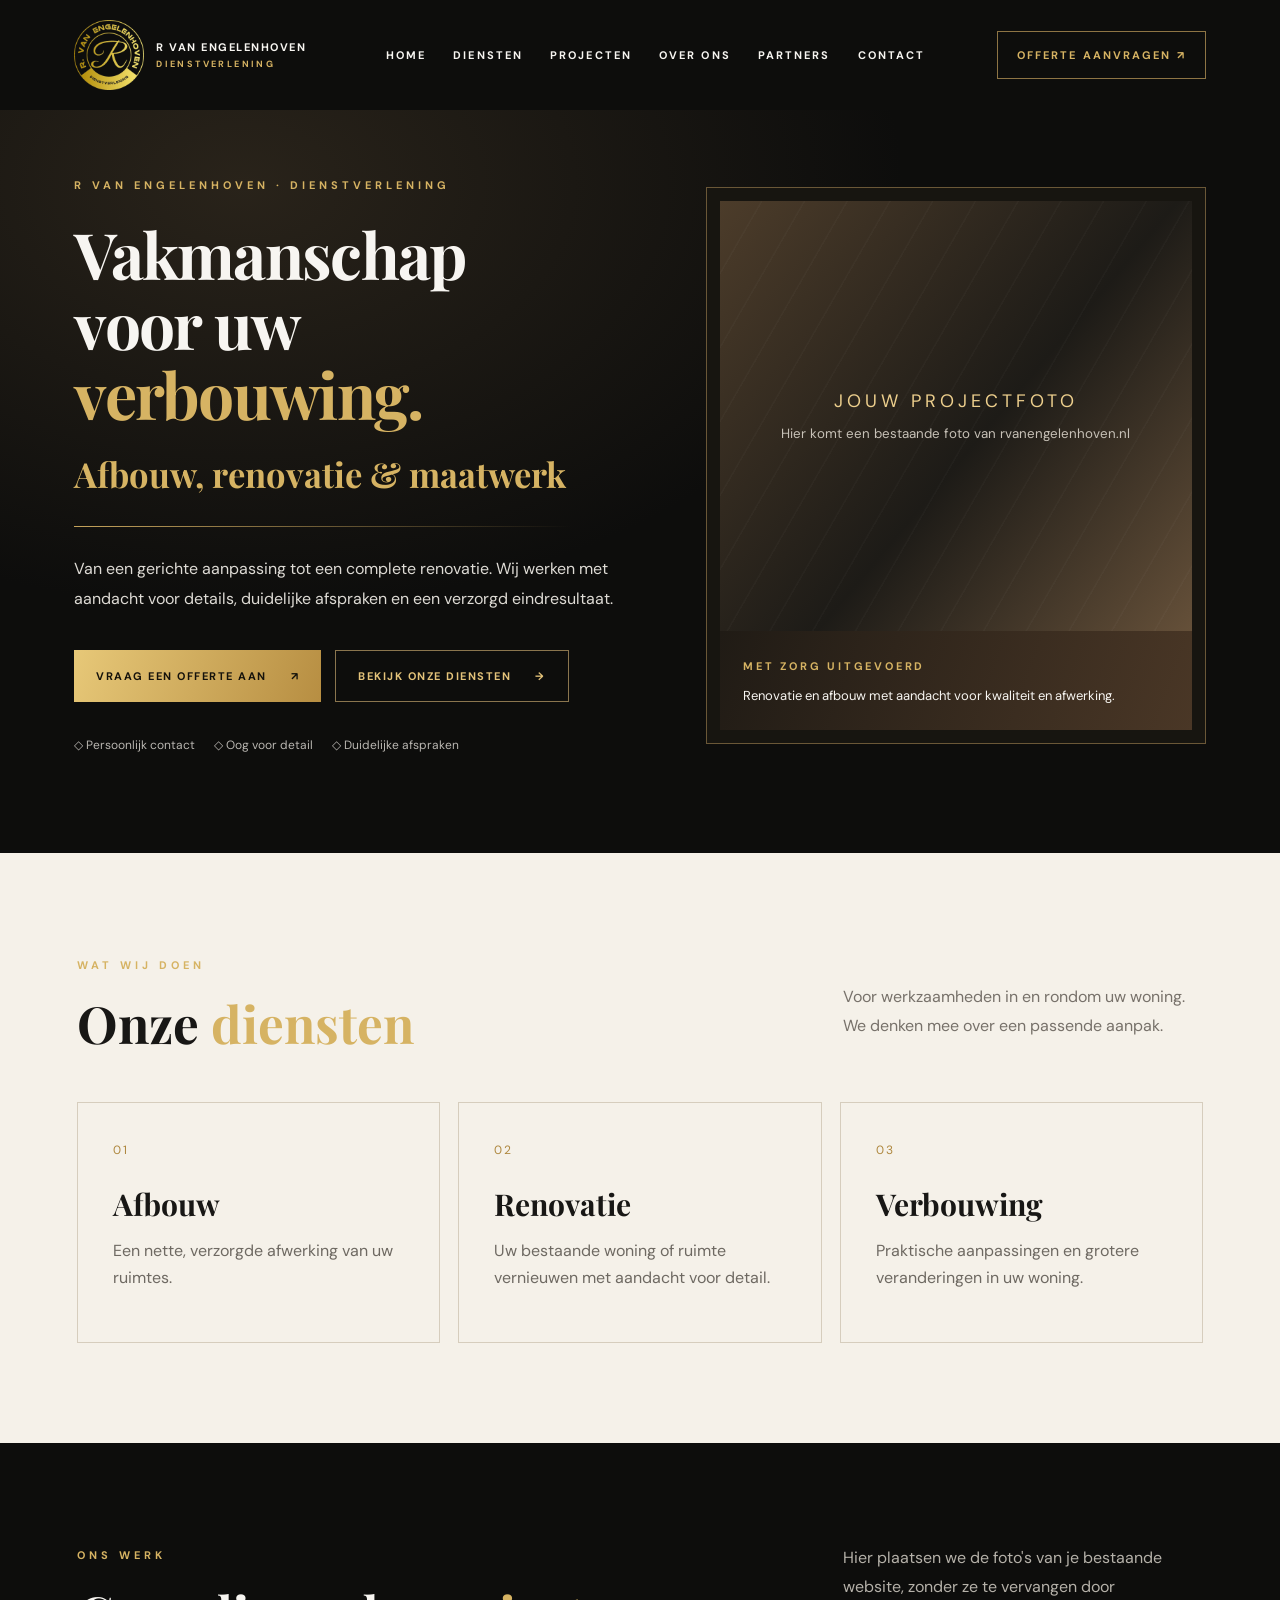
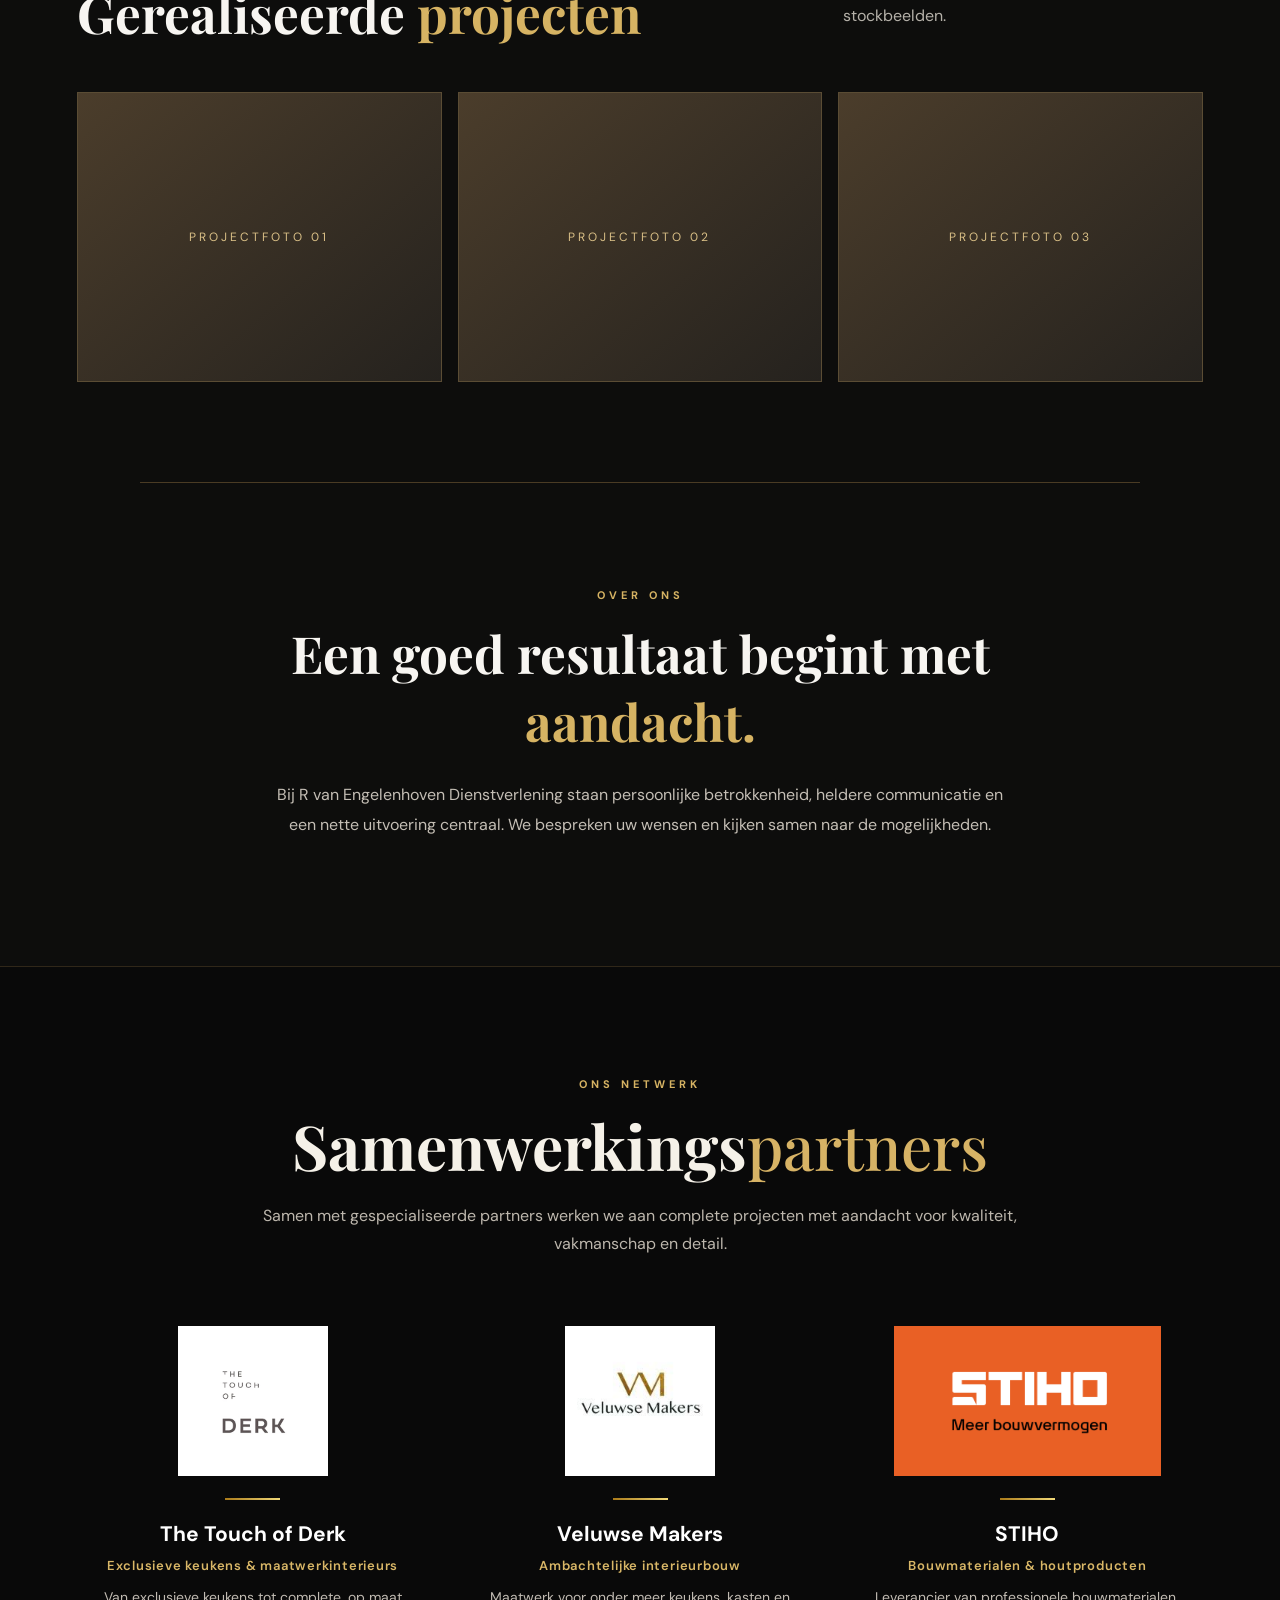
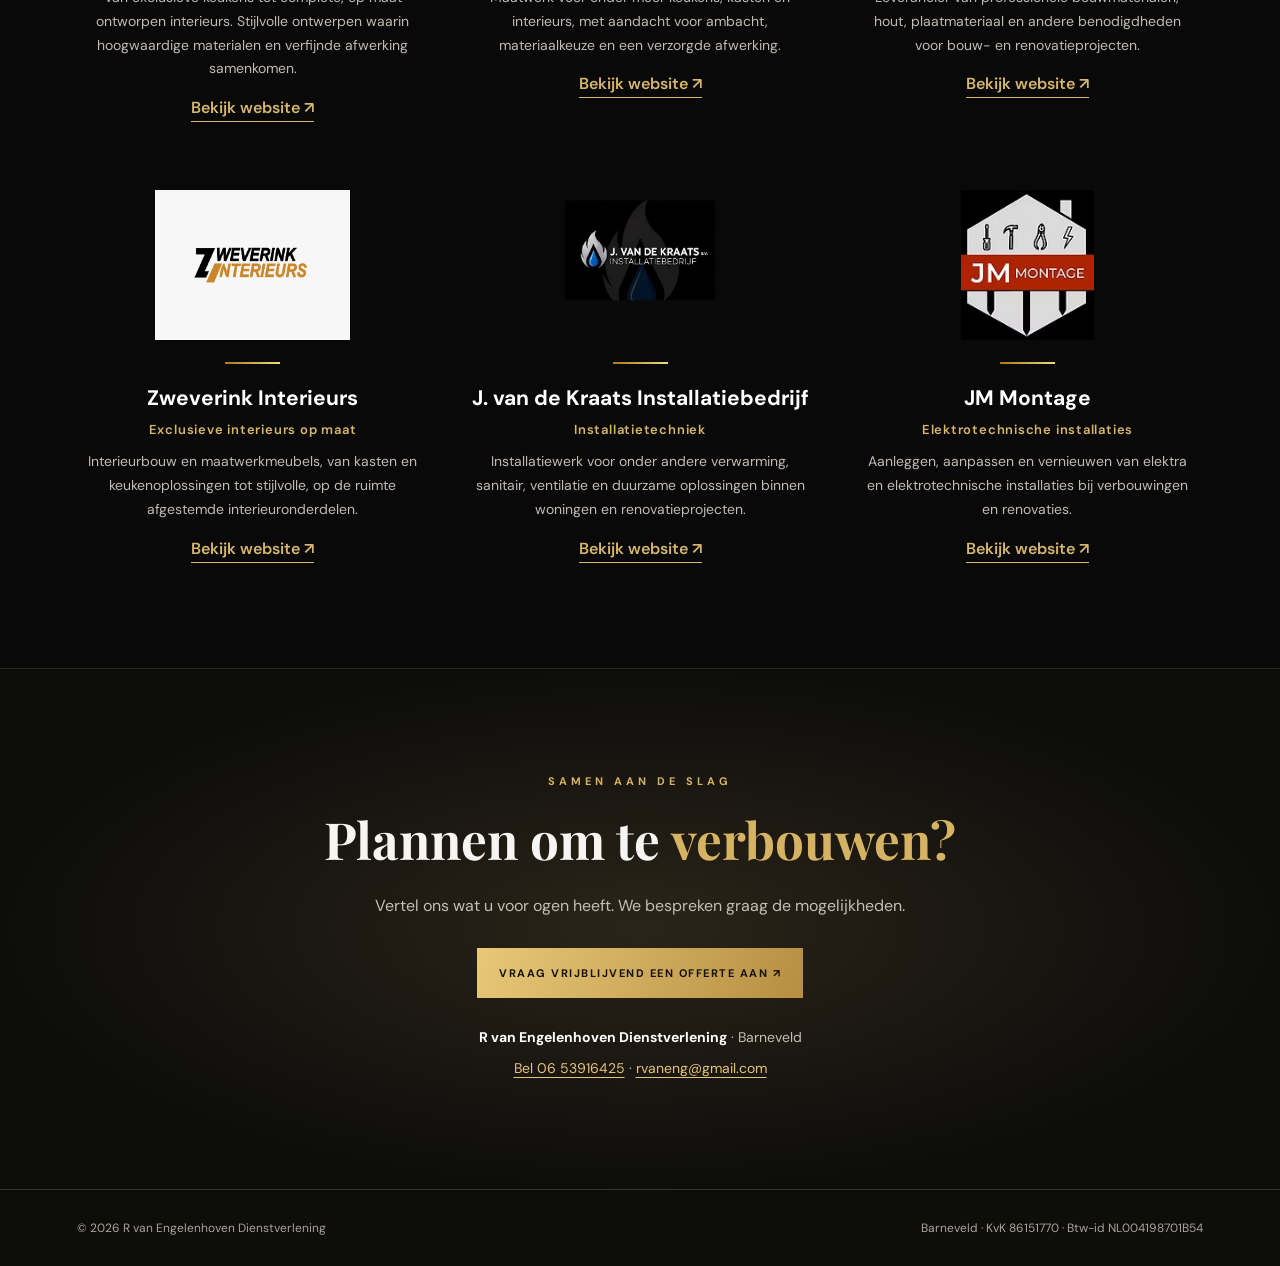
==== index.html @ ee76b3a4 "Add files via upload" ====
<!doctype html><html lang="nl"><head><meta charset="utf-8"><meta name="viewport" content="width=device-width, initial-scale=1"><meta name="theme-color" content="#0c0c0b"><meta name="description" content="R van Engelenhoven Dienstverlening — afbouw, renovatie en verbouwing met oog voor detail."><title>R van Engelenhoven | Dienstverlening</title><link rel="preconnect" href="https://fonts.googleapis.com"><link rel="preconnect" href="https://fonts.gstatic.com" crossorigin><link href="https://fonts.googleapis.com/css2?family=DM+Sans:wght@400;500;600;700&family=Playfair+Display:wght@500;600;700&display=swap" rel="stylesheet"><link rel="stylesheet" href="style.css"></head><body>
<header class="header"><a class="brand" href="#home" aria-label="R van Engelenhoven, naar home"><img src="assets/logo-goud-transparant.png" alt="Logo R van Engelenhoven"><span>R VAN ENGELENHOVEN<small>DIENSTVERLENING</small></span></a><button class="menu" aria-label="Menu openen" aria-expanded="false">☰</button><nav class="nav" id="nav"><a href="#home">HOME</a><a href="#diensten">DIENSTEN</a><a href="#projecten">PROJECTEN</a><a href="#over">OVER ONS</a><a href="#partners">PARTNERS</a><a href="#contact">CONTACT</a></nav><a class="top-cta" href="#contact">OFFERTE AANVRAGEN ↗</a></header>
<main><section id="home" class="hero"><div class="hero-copy"><div class="eyebrow">R VAN ENGELENHOVEN · DIENSTVERLENING</div><h1>Vakmanschap<br>voor uw <em>verbouwing.</em></h1><h2>Afbouw, renovatie &amp; maatwerk</h2><div class="rule"></div><p>Van een gerichte aanpassing tot een complete renovatie. Wij werken met aandacht voor details, duidelijke afspraken en een verzorgd eindresultaat.</p><div class="actions"><a class="btn primary" href="#contact">VRAAG EEN OFFERTE AAN <span>↗</span></a><a class="btn outline" href="#diensten">BEKIJK ONZE DIENSTEN <span>→</span></a></div><div class="features"><span>◇ Persoonlijk contact</span><span>◇ Oog voor detail</span><span>◇ Duidelijke afspraken</span></div></div><div class="hero-visual"><div class="photo"><div class="photo-placeholder"><span>JOUW PROJECTFOTO</span><small>Hier komt een bestaande foto van rvanengelenhoven.nl</small></div></div><div class="photo-note"><strong>MET ZORG UITGEVOERD</strong><p>Renovatie en afbouw met aandacht voor kwaliteit en afwerking.</p></div></div></section>
<section class="intro" id="diensten"><div class="section-head"><div><span class="eyebrow">WAT WIJ DOEN</span><h2>Onze <em>diensten</em></h2></div><p>Voor werkzaamheden in en rondom uw woning. We denken mee over een passende aanpak.</p></div><div class="services"><article><span class="number">01</span><h3>Afbouw</h3><p>Een nette, verzorgde afwerking van uw ruimtes.</p></article><article><span class="number">02</span><h3>Renovatie</h3><p>Uw bestaande woning of ruimte vernieuwen met aandacht voor detail.</p></article><article><span class="number">03</span><h3>Verbouwing</h3><p>Praktische aanpassingen en grotere veranderingen in uw woning.</p></article></div></section>
<section class="projects" id="projecten"><div class="section-head"><div><span class="eyebrow">ONS WERK</span><h2>Gerealiseerde <em>projecten</em></h2></div><p>Hier plaatsen we de foto's van je bestaande website, zonder ze te vervangen door stockbeelden.</p></div><div class="project-grid"><div class="project-placeholder"><span>PROJECTFOTO 01</span></div><div class="project-placeholder"><span>PROJECTFOTO 02</span></div><div class="project-placeholder"><span>PROJECTFOTO 03</span></div></div></section>
<section class="about" id="over"><span class="eyebrow">OVER ONS</span><h2>Een goed resultaat begint met <em>aandacht.</em></h2><p>Bij R van Engelenhoven Dienstverlening staan persoonlijke betrokkenheid, heldere communicatie en een nette uitvoering centraal. We bespreken uw wensen en kijken samen naar de mogelijkheden.</p></section>
<section class="partners" id="partners"><div class="partners-heading"><span class="eyebrow">ONS NETWERK</span><h2>Samenwerkings<em>partners</em></h2><p>Samen met gespecialiseerde partners werken we aan complete projecten met aandacht voor kwaliteit, vakmanschap en detail.</p></div><div class="partners-grid"><article class="partner"><a class="partner-logo" href="https://www.derk.nl" target="_blank" rel="noopener noreferrer" aria-label="Bezoek website van The Touch of Derk"><img src="assets/touch-of-derk.png" alt="Logo The Touch of Derk" loading="lazy"></a><div class="partner-line"></div><h3>The Touch of Derk</h3><h4>Exclusieve keukens &amp; maatwerkinterieurs</h4><p>Van exclusieve keukens tot complete, op maat ontworpen interieurs. Stijlvolle ontwerpen waarin hoogwaardige materialen en verfijnde afwerking samenkomen.</p><a class="partner-website-link" href="https://www.derk.nl" target="_blank" rel="noopener noreferrer">Bekijk website ↗</a></article><article class="partner"><a class="partner-logo" href="https://veluwsemakers.nl" target="_blank" rel="noopener noreferrer" aria-label="Bezoek website van Veluwse Makers"><img src="assets/veluwse-makers.jpeg" alt="Logo Veluwse Makers" loading="lazy"></a><div class="partner-line"></div><h3>Veluwse Makers</h3><h4>Ambachtelijke interieurbouw</h4><p>Maatwerk voor onder meer keukens, kasten en interieurs, met aandacht voor ambacht, materiaalkeuze en een verzorgde afwerking.</p><a class="partner-website-link" href="https://veluwsemakers.nl" target="_blank" rel="noopener noreferrer">Bekijk website ↗</a></article><article class="partner"><a class="partner-logo" href="https://www.stiho.nl" target="_blank" rel="noopener noreferrer" aria-label="Bezoek website van STIHO"><img src="assets/stiho.png" alt="Logo STIHO" loading="lazy"></a><div class="partner-line"></div><h3>STIHO</h3><h4>Bouwmaterialen &amp; houtproducten</h4><p>Leverancier van professionele bouwmaterialen, hout, plaatmateriaal en andere benodigdheden voor bouw- en renovatieprojecten.</p><a class="partner-website-link" href="https://www.stiho.nl" target="_blank" rel="noopener noreferrer">Bekijk website ↗</a></article><article class="partner"><a class="partner-logo" href="https://www.zweverinkinterieurs.nl" target="_blank" rel="noopener noreferrer" aria-label="Bezoek website van Zweverink Interieurs"><img src="assets/zweverink-interieurs.webp" alt="Logo Zweverink Interieurs" loading="lazy"></a><div class="partner-line"></div><h3>Zweverink Interieurs</h3><h4>Exclusieve interieurs op maat</h4><p>Interieurbouw en maatwerkmeubels, van kasten en keukenoplossingen tot stijlvolle, op de ruimte afgestemde interieuronderdelen.</p><a class="partner-website-link" href="https://www.zweverinkinterieurs.nl" target="_blank" rel="noopener noreferrer">Bekijk website ↗</a></article><article class="partner"><a class="partner-logo" href="https://jvandekraatsinstallatie.nl" target="_blank" rel="noopener noreferrer" aria-label="Bezoek website van J. van de Kraats Installatiebedrijf"><img src="assets/van-de-kraats.jpeg" alt="Logo J. van de Kraats Installatiebedrijf" loading="lazy"></a><div class="partner-line"></div><h3>J. van de Kraats Installatiebedrijf</h3><h4>Installatietechniek</h4><p>Installatiewerk voor onder andere verwarming, sanitair, ventilatie en duurzame oplossingen binnen woningen en renovatieprojecten.</p><a class="partner-website-link" href="https://jvandekraatsinstallatie.nl" target="_blank" rel="noopener noreferrer">Bekijk website ↗</a></article><article class="partner"><a class="partner-logo" href="https://www.jm-montage.com" target="_blank" rel="noopener noreferrer" aria-label="Bezoek website van JM Montage"><img src="assets/jm-montage.jpeg" alt="Logo JM Montage" loading="lazy"></a><div class="partner-line"></div><h3>JM Montage</h3><h4>Elektrotechnische installaties</h4><p>Aanleggen, aanpassen en vernieuwen van elektra en elektrotechnische installaties bij verbouwingen en renovaties.</p><a class="partner-website-link" href="https://www.jm-montage.com" target="_blank" rel="noopener noreferrer">Bekijk website ↗</a></article></div></section>
<section class="contact" id="contact"><span class="eyebrow">SAMEN AAN DE SLAG</span><h2>Plannen om te <em>verbouwen?</em></h2><p>Vertel ons wat u voor ogen heeft. We bespreken graag de mogelijkheden.</p><a class="btn primary" href="mailto:rvaneng@gmail.com?subject=Offerteaanvraag%20via%20website">VRAAG VRIJBLIJVEND EEN OFFERTE AAN ↗</a><div class="contact-details"><p><strong>R van Engelenhoven Dienstverlening</strong> · Barneveld</p><p><a href="tel:+31653916425">Bel 06 53916425</a><span aria-hidden="true"> · </span><a href="mailto:rvaneng@gmail.com">rvaneng@gmail.com</a></p></div></section></main><footer><span>© <span id="year"></span> R van Engelenhoven Dienstverlening</span><span>Barneveld · KvK 86151770 · Btw-id NL004198701B54</span></footer><script src="script.js"></script></body></html>
---- style.css ----
:root{--bg:#0d0d0c;--panel:#171613;--gold:#d6b363;--muted:#b5b1a9;--white:#f7f5f1}*{box-sizing:border-box}html{scroll-behavior:smooth}body{margin:0;background:var(--bg);color:var(--white);font-family:'DM Sans',Arial,sans-serif}a{color:inherit;text-decoration:none}.header{height:110px;max-width:1510px;margin:auto;padding:18px 5.8%;display:flex;align-items:center;gap:30px;justify-content:space-between}.brand{display:flex;align-items:center;gap:12px;min-width:240px}.brand img{height:70px;width:70px;object-fit:contain}.brand span{font-size:11px;letter-spacing:1.5px;font-weight:700;line-height:1.6}.brand small{display:block;color:var(--gold);font-size:9px;letter-spacing:2.4px}.nav{display:flex;gap:27px}.nav a,.top-cta{font-size:11px;font-weight:700;letter-spacing:2.1px;white-space:nowrap}.nav a:hover{color:var(--gold)}.top-cta{border:1px solid #8d7444;padding:16px 19px;color:var(--gold)}.menu{display:none}.hero{max-width:1510px;margin:auto;padding:68px 5.8% 100px;display:grid;grid-template-columns:1.05fr .95fr;align-items:center;gap:7%;min-height:720px;background:radial-gradient(ellipse at 19% 10%,#29231a 0%,transparent 45%)}.eyebrow{font-size:11px;letter-spacing:4px;font-weight:700;color:var(--gold)}h1,h2,h3,p{margin-top:0}h1,h2{font-family:'Playfair Display',Georgia,serif}h1{font-size:clamp(48px,5vw,83px);line-height:1.09;letter-spacing:-1.7px;margin:27px 0 26px}h1 em,h2 em{font-style:normal;color:var(--gold)}.hero-copy h2{font-size:clamp(26px,2.7vw,42px);color:var(--gold);line-height:1.2;margin:0 0 30px}.rule{height:1px;width:90%;background:linear-gradient(90deg,#c5a35b,transparent);margin-bottom:27px}.hero-copy p{color:#dedbd5;font-size:16px;line-height:1.9;max-width:590px}.actions{display:flex;flex-wrap:wrap;gap:14px;margin-top:35px}.btn{display:inline-flex;justify-content:center;align-items:center;gap:24px;padding:18px 22px;font-size:11px;font-weight:700;letter-spacing:1.5px;transition:transform .2s}.btn:hover{transform:translateY(-2px)}.primary{background:linear-gradient(110deg,#e7c878,#b78e42);color:#15120b}.outline{border:1px solid #8a754e;color:#e4c37a}.features{display:flex;gap:19px;flex-wrap:wrap;margin-top:35px;color:#b9b6b1;font-size:12px}.hero-visual{padding:13px;border:1px solid #6a5737;background:#171510}.photo{height:430px;background:linear-gradient(130deg,#4c3c2a,#1d1b17 55%,#655039);position:relative;overflow:hidden}.photo-placeholder{height:100%;display:flex;flex-direction:column;justify-content:center;align-items:center;gap:12px;text-align:center;padding:20px;background:repeating-linear-gradient(120deg,transparent 0 35px,#ffffff06 36px 37px)}.photo-placeholder span{letter-spacing:4px;color:#edcf8d;font-size:18px}.photo-placeholder small{color:#c7c1b7}.photo-note{padding:23px;background:linear-gradient(110deg,#201b15,#4a3726)}.photo-note strong{font-size:11px;letter-spacing:2.8px;color:var(--gold)}.photo-note p{margin:10px 0 0;font-size:13px;line-height:1.7}.intro,.projects,.about,.contact{padding:100px 6%;max-width:1510px;margin:auto}.intro{background:#f5f1e9;color:#181715;max-width:none}.intro>.section-head,.intro>.services{max-width:1325px;margin-left:auto;margin-right:auto}.section-head{display:flex;justify-content:space-between;align-items:end;gap:30px;margin-bottom:45px}.section-head h2,.about h2,.contact h2{font-size:clamp(37px,4vw,62px);margin:15px 0 0}.section-head>p{max-width:360px;line-height:1.8;color:#77716a}.services{display:grid;grid-template-columns:repeat(3,1fr);gap:18px}.services article{border:1px solid #d6cdbd;padding:35px;min-height:230px}.number{color:#ae873e;font-size:12px;letter-spacing:2px}.services h3{font-family:'Playfair Display',serif;font-size:30px;margin:25px 0 13px}.services p{color:#6e6962;line-height:1.7}.projects .section-head>p{color:#b5b1a9}.project-grid{display:grid;grid-template-columns:repeat(3,1fr);gap:16px}.project-placeholder{height:290px;background:linear-gradient(140deg,#4b3d2b,#25221e);display:grid;place-items:center;border:1px solid #5a4c34;color:#d9bf86;letter-spacing:3px;font-size:12px}.about{border-top:1px solid #4a3b24;max-width:1000px;text-align:center}.about p{line-height:1.9;color:#c4beb5;max-width:750px;margin:25px auto}.contact{text-align:center;background:radial-gradient(ellipse at center,#2b2418,#0d0d0c 70%);max-width:none}.contact p{color:#c4beb5;margin:22px 0 32px}.contact small{display:block;color:#a9a196;margin-top:20px}footer{padding:30px 6%;border-top:1px solid #3a3125;display:flex;justify-content:space-between;gap:20px;color:#aaa399;font-size:12px}@media(max-width:1100px){.header{padding:15px 4%}.nav{gap:14px}.nav a{font-size:10px}.top-cta{display:none}.hero{gap:4%;padding-left:4%;padding-right:4%}}@media(max-width:760px){.header{height:85px}.brand{min-width:0}.brand img{width:55px;height:55px}.brand span{font-size:9px}.brand small{font-size:7px}.menu{display:block;background:none;color:var(--gold);border:1px solid #665335;font-size:23px;padding:6px 11px;cursor:pointer}.nav{display:none;position:absolute;z-index:5;top:84px;left:0;right:0;background:#171511;padding:25px;flex-direction:column;gap:22px;border-bottom:1px solid #80683e}.nav.open{display:flex}.hero{grid-template-columns:1fr;padding:50px 6% 70px;min-height:0;gap:48px}.hero h1{font-size:clamp(44px,10vw,68px)}.photo{height:350px}.features{gap:12px}.intro,.projects,.about,.contact{padding:70px 6%}.section-head{display:block}.section-head>p{margin-top:18px}.services,.project-grid{grid-template-columns:1fr}.services article{min-height:0}.project-placeholder{height:240px}footer{flex-direction:column}}

/* Samenwerkingspartners */
.partners{background:#090909;color:#f5f1e8;padding:105px 6%;border-top:1px solid #302719;border-bottom:1px solid #302719}.partners-heading{text-align:center;max-width:790px;margin:0 auto 65px}.partners-heading h2{font-family:'Playfair Display',serif;font-size:clamp(36px,5vw,62px);line-height:1.12;margin:18px 0 22px;overflow-wrap:anywhere}.partners-heading h2 em{color:#d7b365;font-weight:500}.partners-heading p{color:#bdb7ad;line-height:1.75}.partners-grid{display:grid;grid-template-columns:repeat(3,minmax(0,1fr));gap:65px 36px;max-width:1200px;margin:auto}.partner{text-align:center;min-width:0}.partner-logo{height:155px;display:flex;align-items:center;justify-content:center;margin-bottom:20px}.partner-logo img{max-width:95%;max-height:150px;width:auto;height:auto;object-fit:contain}.partner-line{height:2px;width:55px;background:linear-gradient(90deg,#aa7b1a,#f1d979);margin:0 auto 20px}.partner h3{font-size:21px;color:white;margin:0 0 9px}.partner h4{font-size:13px;letter-spacing:.06em;color:#d9b767;margin:0 0 12px;font-weight:600}.partner p{font-size:14px;color:#c1bbb2;line-height:1.7;max-width:330px;margin:auto}@media(max-width:850px){.partners-grid{grid-template-columns:repeat(2,minmax(0,1fr));gap:55px 24px}}@media(max-width:540px){.partners{padding:72px 6%}.partners-heading{margin-bottom:40px}.partners-grid{grid-template-columns:1fr;gap:45px}.partner-logo{height:135px}.partner-logo img{max-height:130px}.partner h3{font-size:20px}}

.contact-details{margin:28px auto 0;color:#d4cdc0;font-size:14px;line-height:1.7}.contact-details p{margin:8px 0}.contact-details a{color:#e4c37a;text-decoration:underline;text-underline-offset:4px}.contact-details strong{color:#fff}@media(max-width:540px){.contact-details p a{display:inline-block;margin:3px}.contact-details p span{display:none}}

/* Partner website links */
.partner-logo{display:flex;text-decoration:none;cursor:pointer;transition:opacity .2s ease,transform .2s ease}
.partner-logo:hover,.partner-logo:focus-visible{opacity:.82;transform:translateY(-2px)}
.partner-website-link{display:inline-block;margin-top:16px;color:#d7b76d;font-weight:600;text-decoration:none;border-bottom:1px solid currentColor;padding-bottom:3px;transition:color .2s ease}
.partner-website-link:hover,.partner-website-link:focus-visible{color:#fff}
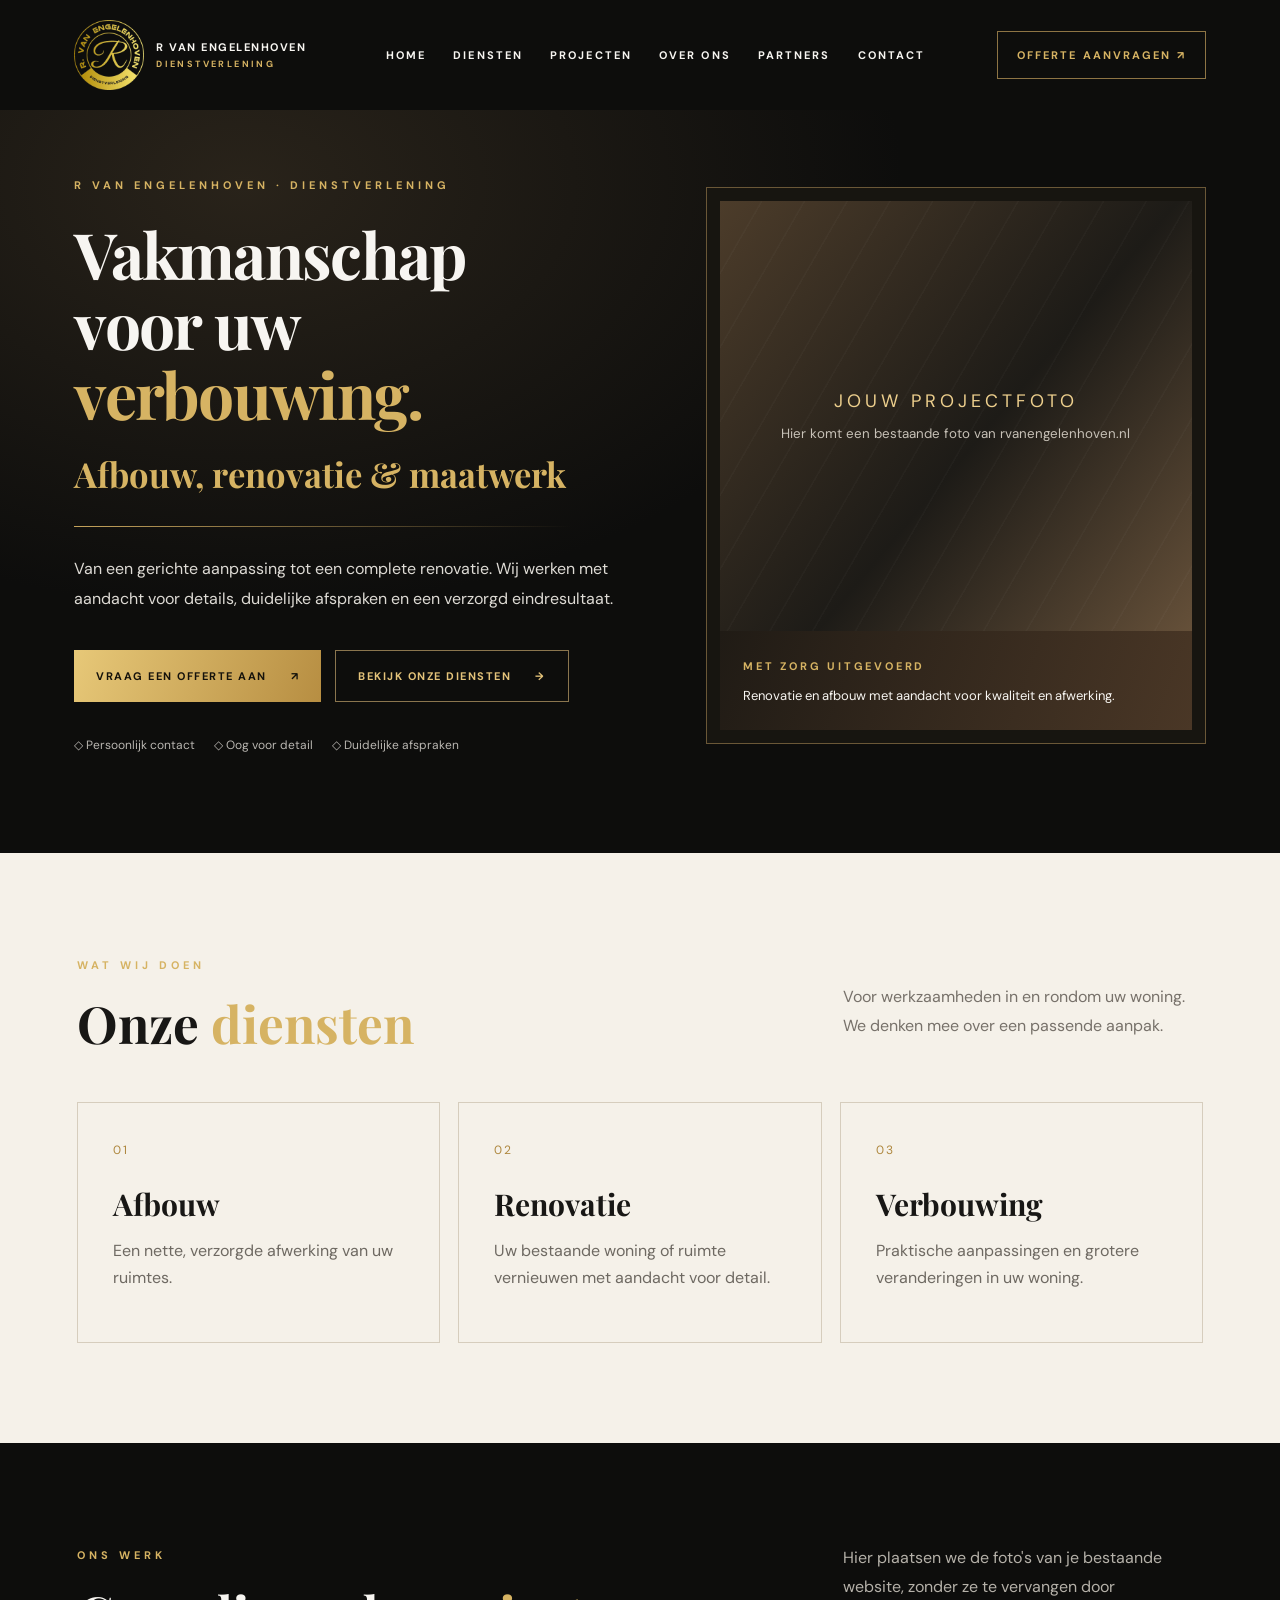
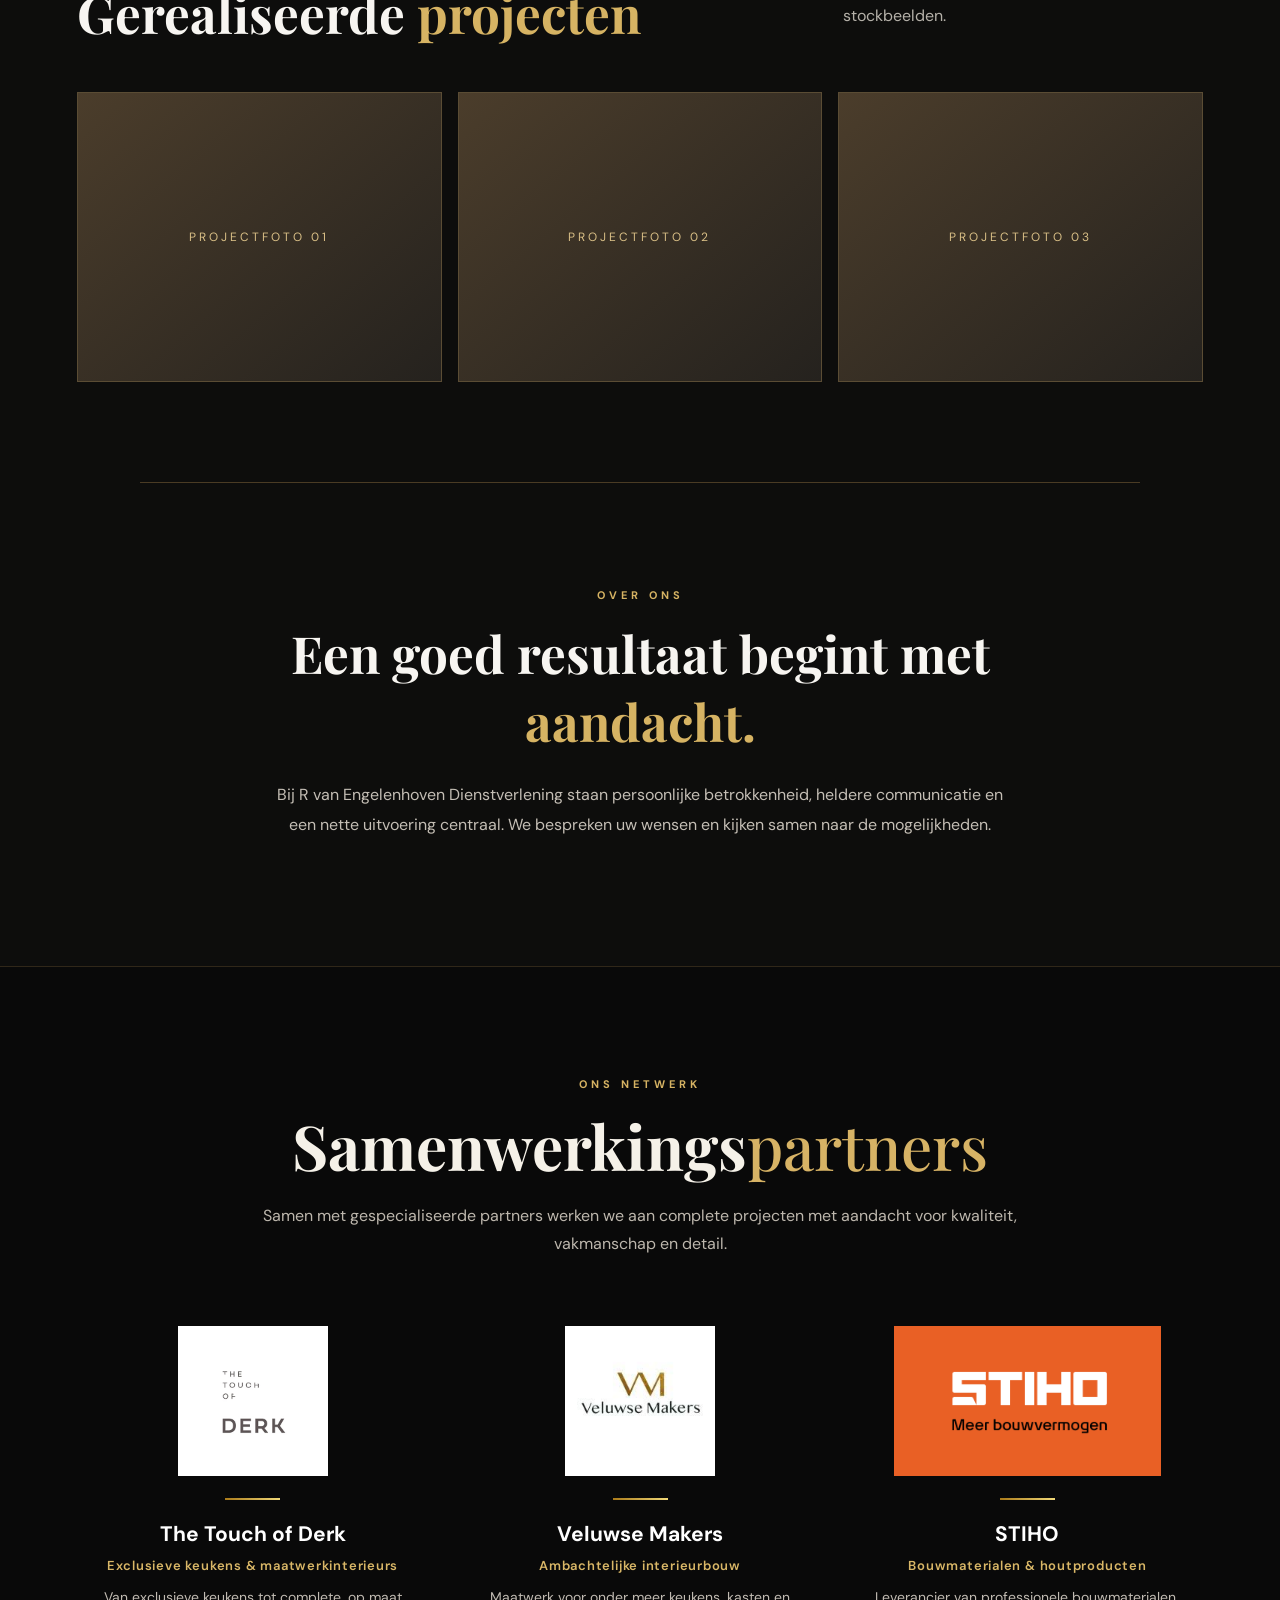
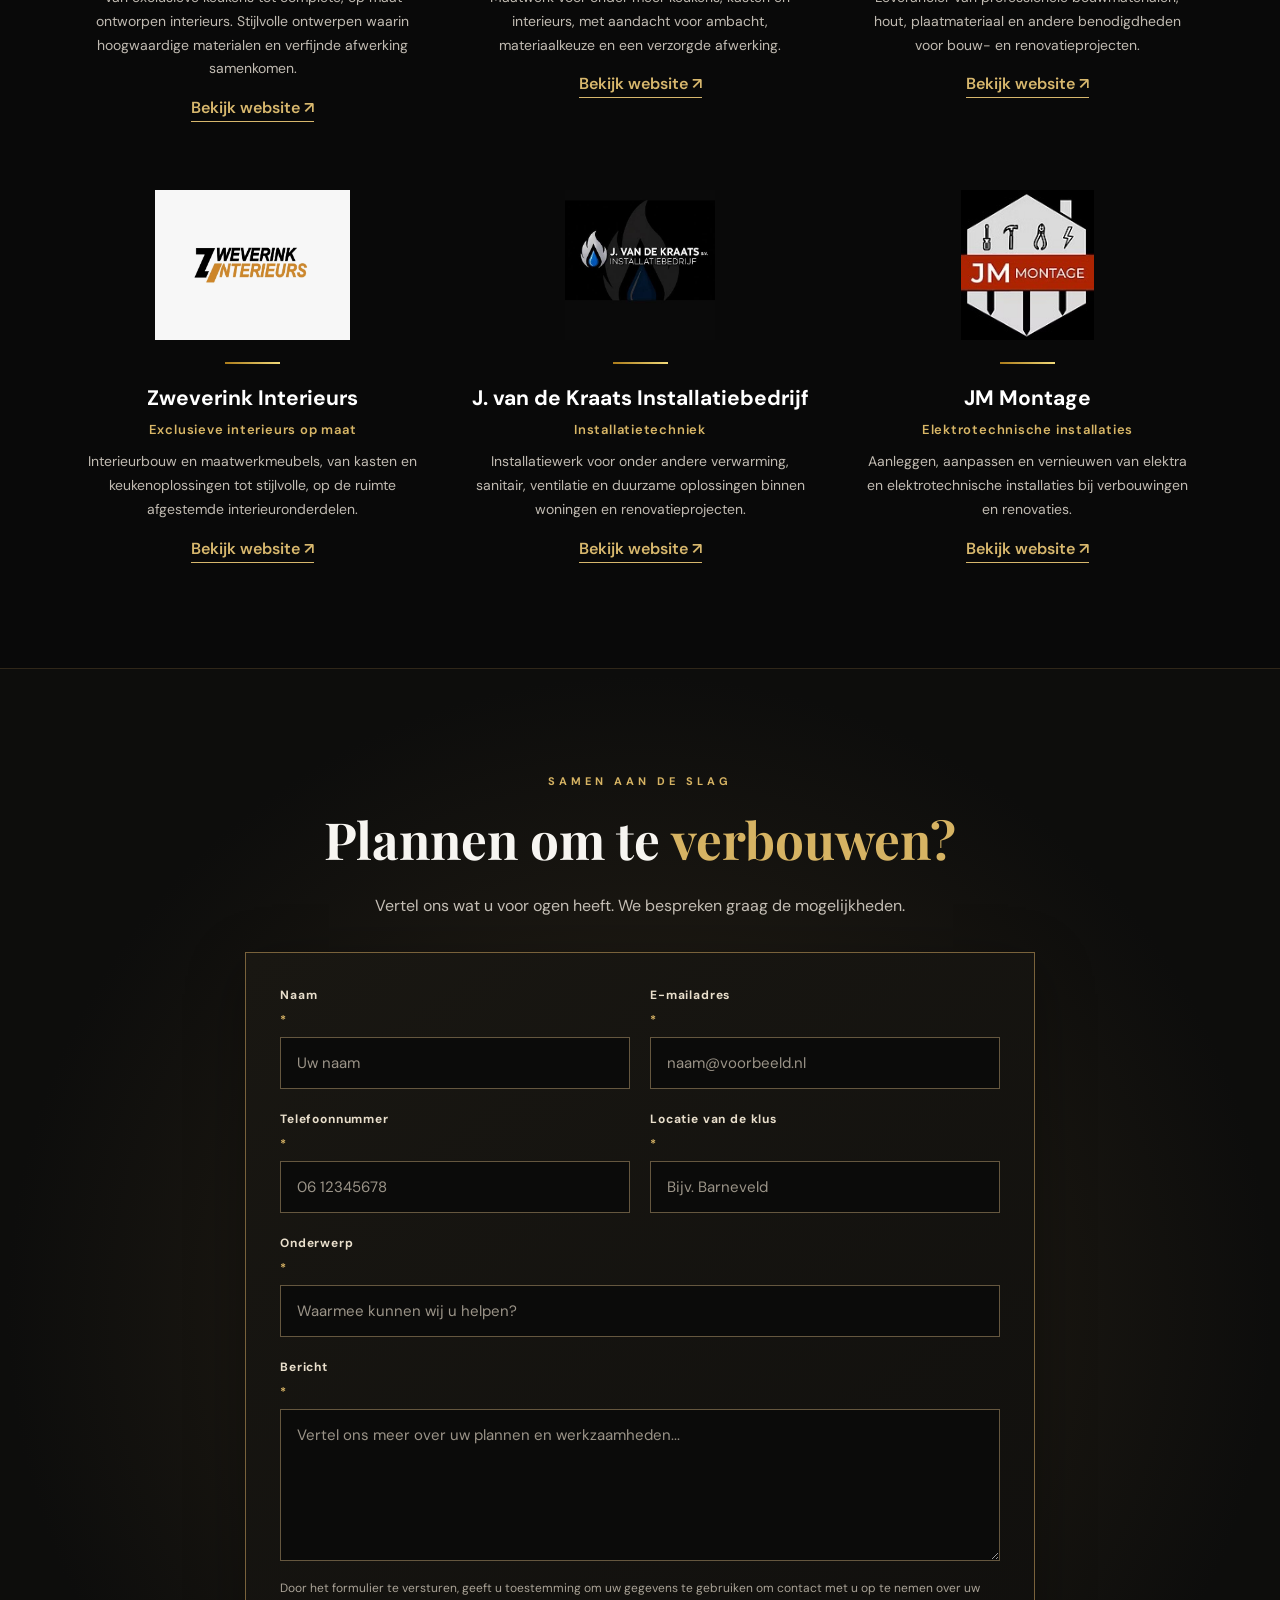
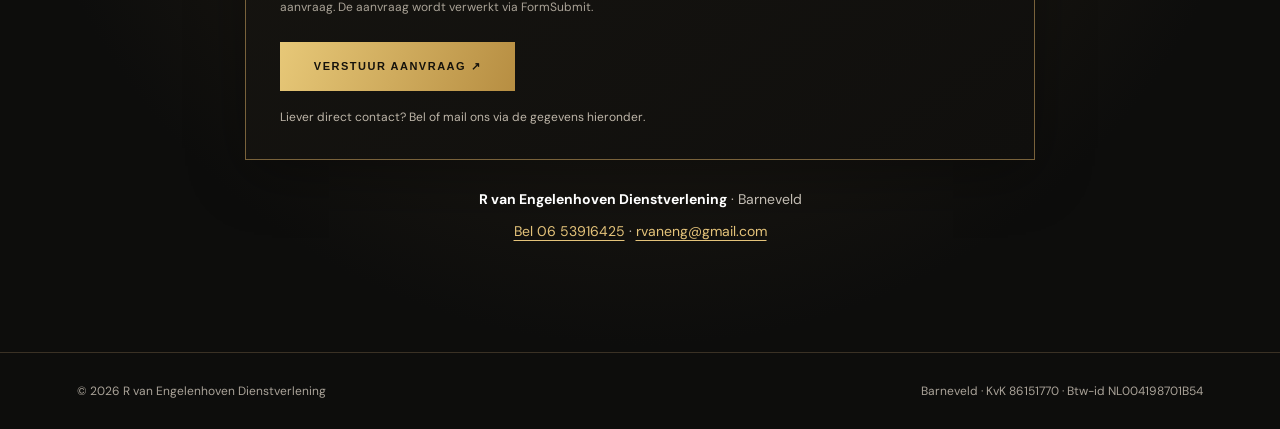
==== commit 864d507b: "Add files via upload" ====
--- a/index.html
+++ b/index.html
@@ -5,4 +5,19 @@
 <section class="projects" id="projecten"><div class="section-head"><div><span class="eyebrow">ONS WERK</span><h2>Gerealiseerde <em>projecten</em></h2></div><p>Hier plaatsen we de foto's van je bestaande website, zonder ze te vervangen door stockbeelden.</p></div><div class="project-grid"><div class="project-placeholder"><span>PROJECTFOTO 01</span></div><div class="project-placeholder"><span>PROJECTFOTO 02</span></div><div class="project-placeholder"><span>PROJECTFOTO 03</span></div></div></section>
 <section class="about" id="over"><span class="eyebrow">OVER ONS</span><h2>Een goed resultaat begint met <em>aandacht.</em></h2><p>Bij R van Engelenhoven Dienstverlening staan persoonlijke betrokkenheid, heldere communicatie en een nette uitvoering centraal. We bespreken uw wensen en kijken samen naar de mogelijkheden.</p></section>
 <section class="partners" id="partners"><div class="partners-heading"><span class="eyebrow">ONS NETWERK</span><h2>Samenwerkings<em>partners</em></h2><p>Samen met gespecialiseerde partners werken we aan complete projecten met aandacht voor kwaliteit, vakmanschap en detail.</p></div><div class="partners-grid"><article class="partner"><a class="partner-logo" href="https://www.derk.nl" target="_blank" rel="noopener noreferrer" aria-label="Bezoek website van The Touch of Derk"><img src="assets/touch-of-derk.png" alt="Logo The Touch of Derk" loading="lazy"></a><div class="partner-line"></div><h3>The Touch of Derk</h3><h4>Exclusieve keukens &amp; maatwerkinterieurs</h4><p>Van exclusieve keukens tot complete, op maat ontworpen interieurs. Stijlvolle ontwerpen waarin hoogwaardige materialen en verfijnde afwerking samenkomen.</p><a class="partner-website-link" href="https://www.derk.nl" target="_blank" rel="noopener noreferrer">Bekijk website ↗</a></article><article class="partner"><a class="partner-logo" href="https://veluwsemakers.nl" target="_blank" rel="noopener noreferrer" aria-label="Bezoek website van Veluwse Makers"><img src="assets/veluwse-makers.jpeg" alt="Logo Veluwse Makers" loading="lazy"></a><div class="partner-line"></div><h3>Veluwse Makers</h3><h4>Ambachtelijke interieurbouw</h4><p>Maatwerk voor onder meer keukens, kasten en interieurs, met aandacht voor ambacht, materiaalkeuze en een verzorgde afwerking.</p><a class="partner-website-link" href="https://veluwsemakers.nl" target="_blank" rel="noopener noreferrer">Bekijk website ↗</a></article><article class="partner"><a class="partner-logo" href="https://www.stiho.nl" target="_blank" rel="noopener noreferrer" aria-label="Bezoek website van STIHO"><img src="assets/stiho.png" alt="Logo STIHO" loading="lazy"></a><div class="partner-line"></div><h3>STIHO</h3><h4>Bouwmaterialen &amp; houtproducten</h4><p>Leverancier van professionele bouwmaterialen, hout, plaatmateriaal en andere benodigdheden voor bouw- en renovatieprojecten.</p><a class="partner-website-link" href="https://www.stiho.nl" target="_blank" rel="noopener noreferrer">Bekijk website ↗</a></article><article class="partner"><a class="partner-logo" href="https://www.zweverinkinterieurs.nl" target="_blank" rel="noopener noreferrer" aria-label="Bezoek website van Zweverink Interieurs"><img src="assets/zweverink-interieurs.webp" alt="Logo Zweverink Interieurs" loading="lazy"></a><div class="partner-line"></div><h3>Zweverink Interieurs</h3><h4>Exclusieve interieurs op maat</h4><p>Interieurbouw en maatwerkmeubels, van kasten en keukenoplossingen tot stijlvolle, op de ruimte afgestemde interieuronderdelen.</p><a class="partner-website-link" href="https://www.zweverinkinterieurs.nl" target="_blank" rel="noopener noreferrer">Bekijk website ↗</a></article><article class="partner"><a class="partner-logo" href="https://jvandekraatsinstallatie.nl" target="_blank" rel="noopener noreferrer" aria-label="Bezoek website van J. van de Kraats Installatiebedrijf"><img src="assets/van-de-kraats.jpeg" alt="Logo J. van de Kraats Installatiebedrijf" loading="lazy"></a><div class="partner-line"></div><h3>J. van de Kraats Installatiebedrijf</h3><h4>Installatietechniek</h4><p>Installatiewerk voor onder andere verwarming, sanitair, ventilatie en duurzame oplossingen binnen woningen en renovatieprojecten.</p><a class="partner-website-link" href="https://jvandekraatsinstallatie.nl" target="_blank" rel="noopener noreferrer">Bekijk website ↗</a></article><article class="partner"><a class="partner-logo" href="https://www.jm-montage.com" target="_blank" rel="noopener noreferrer" aria-label="Bezoek website van JM Montage"><img src="assets/jm-montage.jpeg" alt="Logo JM Montage" loading="lazy"></a><div class="partner-line"></div><h3>JM Montage</h3><h4>Elektrotechnische installaties</h4><p>Aanleggen, aanpassen en vernieuwen van elektra en elektrotechnische installaties bij verbouwingen en renovaties.</p><a class="partner-website-link" href="https://www.jm-montage.com" target="_blank" rel="noopener noreferrer">Bekijk website ↗</a></article></div></section>
-<section class="contact" id="contact"><span class="eyebrow">SAMEN AAN DE SLAG</span><h2>Plannen om te <em>verbouwen?</em></h2><p>Vertel ons wat u voor ogen heeft. We bespreken graag de mogelijkheden.</p><a class="btn primary" href="mailto:rvaneng@gmail.com?subject=Offerteaanvraag%20via%20website">VRAAG VRIJBLIJVEND EEN OFFERTE AAN ↗</a><div class="contact-details"><p><strong>R van Engelenhoven Dienstverlening</strong> · Barneveld</p><p><a href="tel:+31653916425">Bel 06 53916425</a><span aria-hidden="true"> · </span><a href="mailto:rvaneng@gmail.com">rvaneng@gmail.com</a></p></div></section></main><footer><span>© <span id="year"></span> R van Engelenhoven Dienstverlening</span><span>Barneveld · KvK 86151770 · Btw-id NL004198701B54</span></footer><script src="script.js"></script></body></html>
+<section class="contact" id="contact"><span class="eyebrow">SAMEN AAN DE SLAG</span><h2>Plannen om te <em>verbouwen?</em></h2><p>Vertel ons wat u voor ogen heeft. We bespreken graag de mogelijkheden.</p><form class="quote-form" action="https://formsubmit.co/rvaneng@gmail.com" method="POST">
+<input type="hidden" name="_subject" value="Nieuwe offerteaanvraag via website R van Engelenhoven">
+<input type="hidden" name="_captcha" value="true">
+<input type="text" name="_honey" class="form-honey" tabindex="-1" autocomplete="off" aria-hidden="true">
+<div class="form-grid">
+<label>Naam <span>*</span><input type="text" name="Naam" autocomplete="name" placeholder="Uw naam" required maxlength="120"></label>
+<label>E-mailadres <span>*</span><input type="email" name="E-mailadres" autocomplete="email" placeholder="naam@voorbeeld.nl" required maxlength="200"></label>
+<label>Telefoonnummer <span>*</span><input type="tel" name="Telefoonnummer" autocomplete="tel" placeholder="06 12345678" required maxlength="40"></label>
+<label>Locatie van de klus <span>*</span><input type="text" name="Locatie van de klus" placeholder="Bijv. Barneveld" required maxlength="160"></label>
+<label class="form-wide">Onderwerp <span>*</span><input type="text" name="Onderwerp" placeholder="Waarmee kunnen wij u helpen?" required maxlength="180"></label>
+<label class="form-wide">Bericht <span>*</span><textarea name="Bericht" rows="6" placeholder="Vertel ons meer over uw plannen en werkzaamheden..." required maxlength="5000"></textarea></label>
+</div>
+<p class="form-privacy">Door het formulier te versturen, geeft u toestemming om uw gegevens te gebruiken om contact met u op te nemen over uw aanvraag. De aanvraag wordt verwerkt via FormSubmit.</p>
+<button class="btn primary form-submit" type="submit">VERSTUUR AANVRAAG ↗</button>
+<p class="form-help">Liever direct contact? Bel of mail ons via de gegevens hieronder.</p>
+</form><div class="contact-details"><p><strong>R van Engelenhoven Dienstverlening</strong> · Barneveld</p><p><a href="tel:+31653916425">Bel 06 53916425</a><span aria-hidden="true"> · </span><a href="mailto:rvaneng@gmail.com">rvaneng@gmail.com</a></p></div></section></main><footer><span>© <span id="year"></span> R van Engelenhoven Dienstverlening</span><span>Barneveld · KvK 86151770 · Btw-id NL004198701B54</span></footer><script src="script.js"></script></body></html>
--- a/style.css
+++ b/style.css
@@ -10,3 +10,18 @@
 .partner-logo:hover,.partner-logo:focus-visible{opacity:.82;transform:translateY(-2px)}
 .partner-website-link{display:inline-block;margin-top:16px;color:#d7b76d;font-weight:600;text-decoration:none;border-bottom:1px solid currentColor;padding-bottom:3px;transition:color .2s ease}
 .partner-website-link:hover,.partner-website-link:focus-visible{color:#fff}
+
+/* Offerteformulier */
+.quote-form{max-width:790px;margin:36px auto 12px;padding:34px;border:1px solid #79623b;background:linear-gradient(145deg,#191712,#100f0d);text-align:left;box-shadow:0 15px 55px #0005}
+.form-grid{display:grid;grid-template-columns:repeat(2,minmax(0,1fr));gap:22px 20px}
+.quote-form label{display:flex;flex-direction:column;gap:9px;font-size:12px;letter-spacing:.07em;font-weight:700;color:#e9dfcc}
+.quote-form label span{color:#d7b365}.quote-form .form-wide{grid-column:1/-1}
+.quote-form input,.quote-form textarea{width:100%;border:1px solid #65573f;background:#0b0b0a;color:#fff;padding:15px 16px;font:400 15px 'DM Sans',Arial,sans-serif;border-radius:0;outline:none;letter-spacing:normal}
+.quote-form input::placeholder,.quote-form textarea::placeholder{color:#9b9488}
+.quote-form input:focus,.quote-form textarea:focus{border-color:#e1be70;box-shadow:0 0 0 2px #e1be7025}
+.quote-form textarea{resize:vertical;min-height:150px}
+.quote-form .form-privacy{color:#aaa397;text-align:left;font-size:12px;line-height:1.65;margin:18px 0 24px}
+.quote-form .form-submit{border:0;cursor:pointer;min-width:235px}
+.quote-form .form-help{font-size:12px;margin:18px 0 0;color:#bdb5a8;text-align:left}
+.quote-form .form-honey{display:none!important}
+@media(max-width:600px){.quote-form{padding:22px 18px}.form-grid{grid-template-columns:1fr;gap:17px}.quote-form .form-submit{width:100%}}
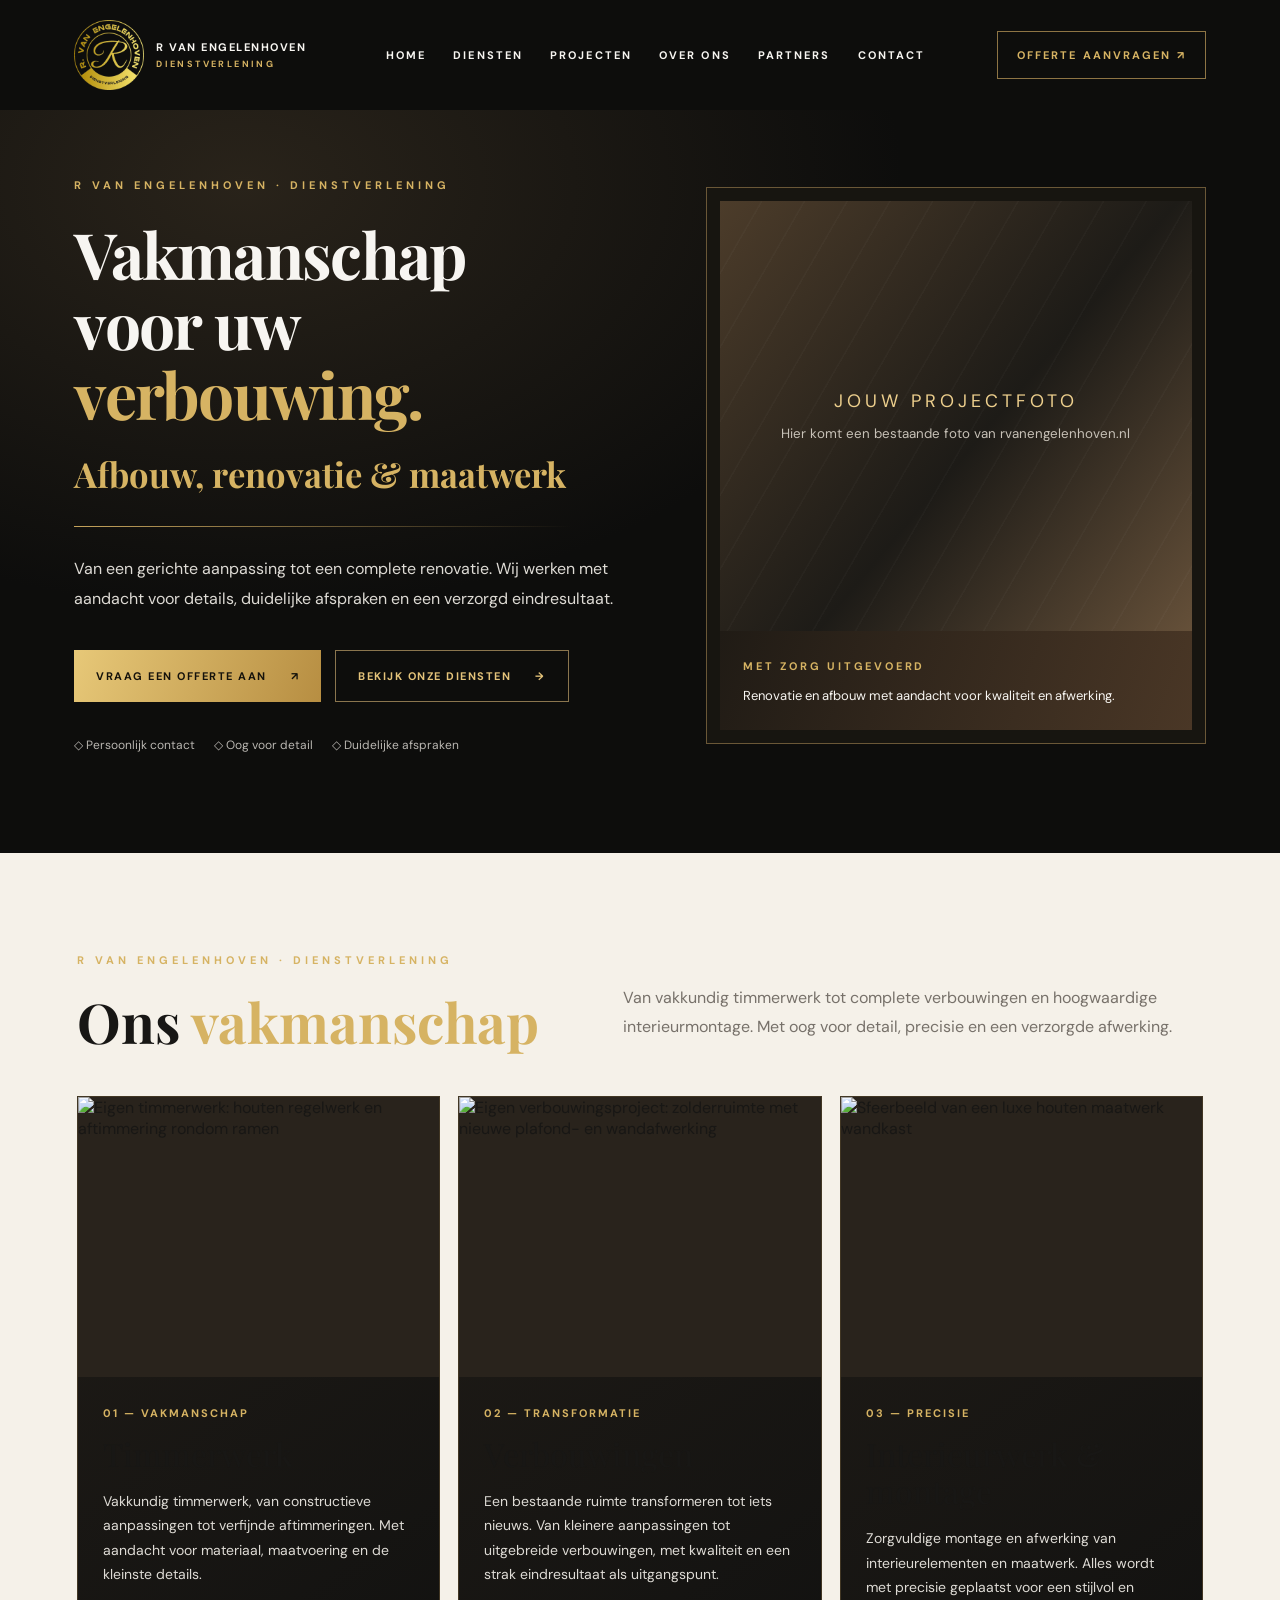
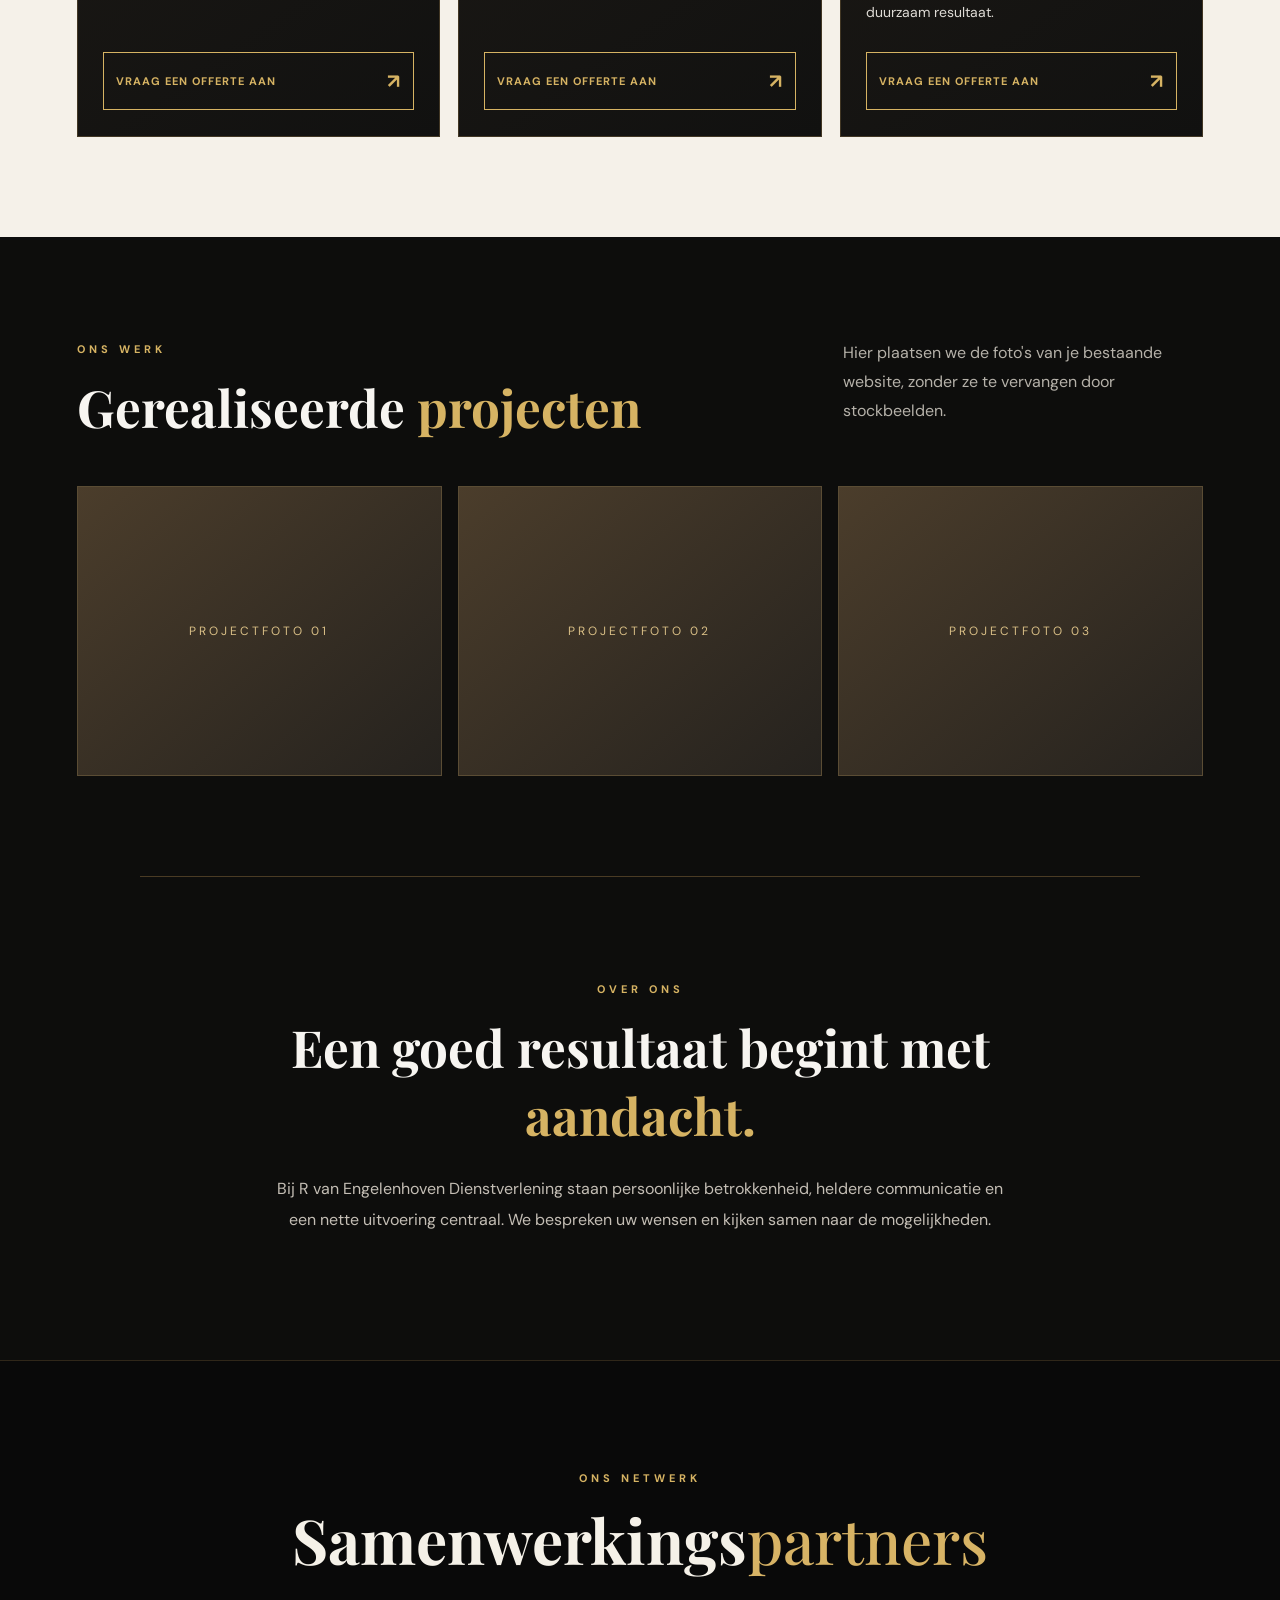
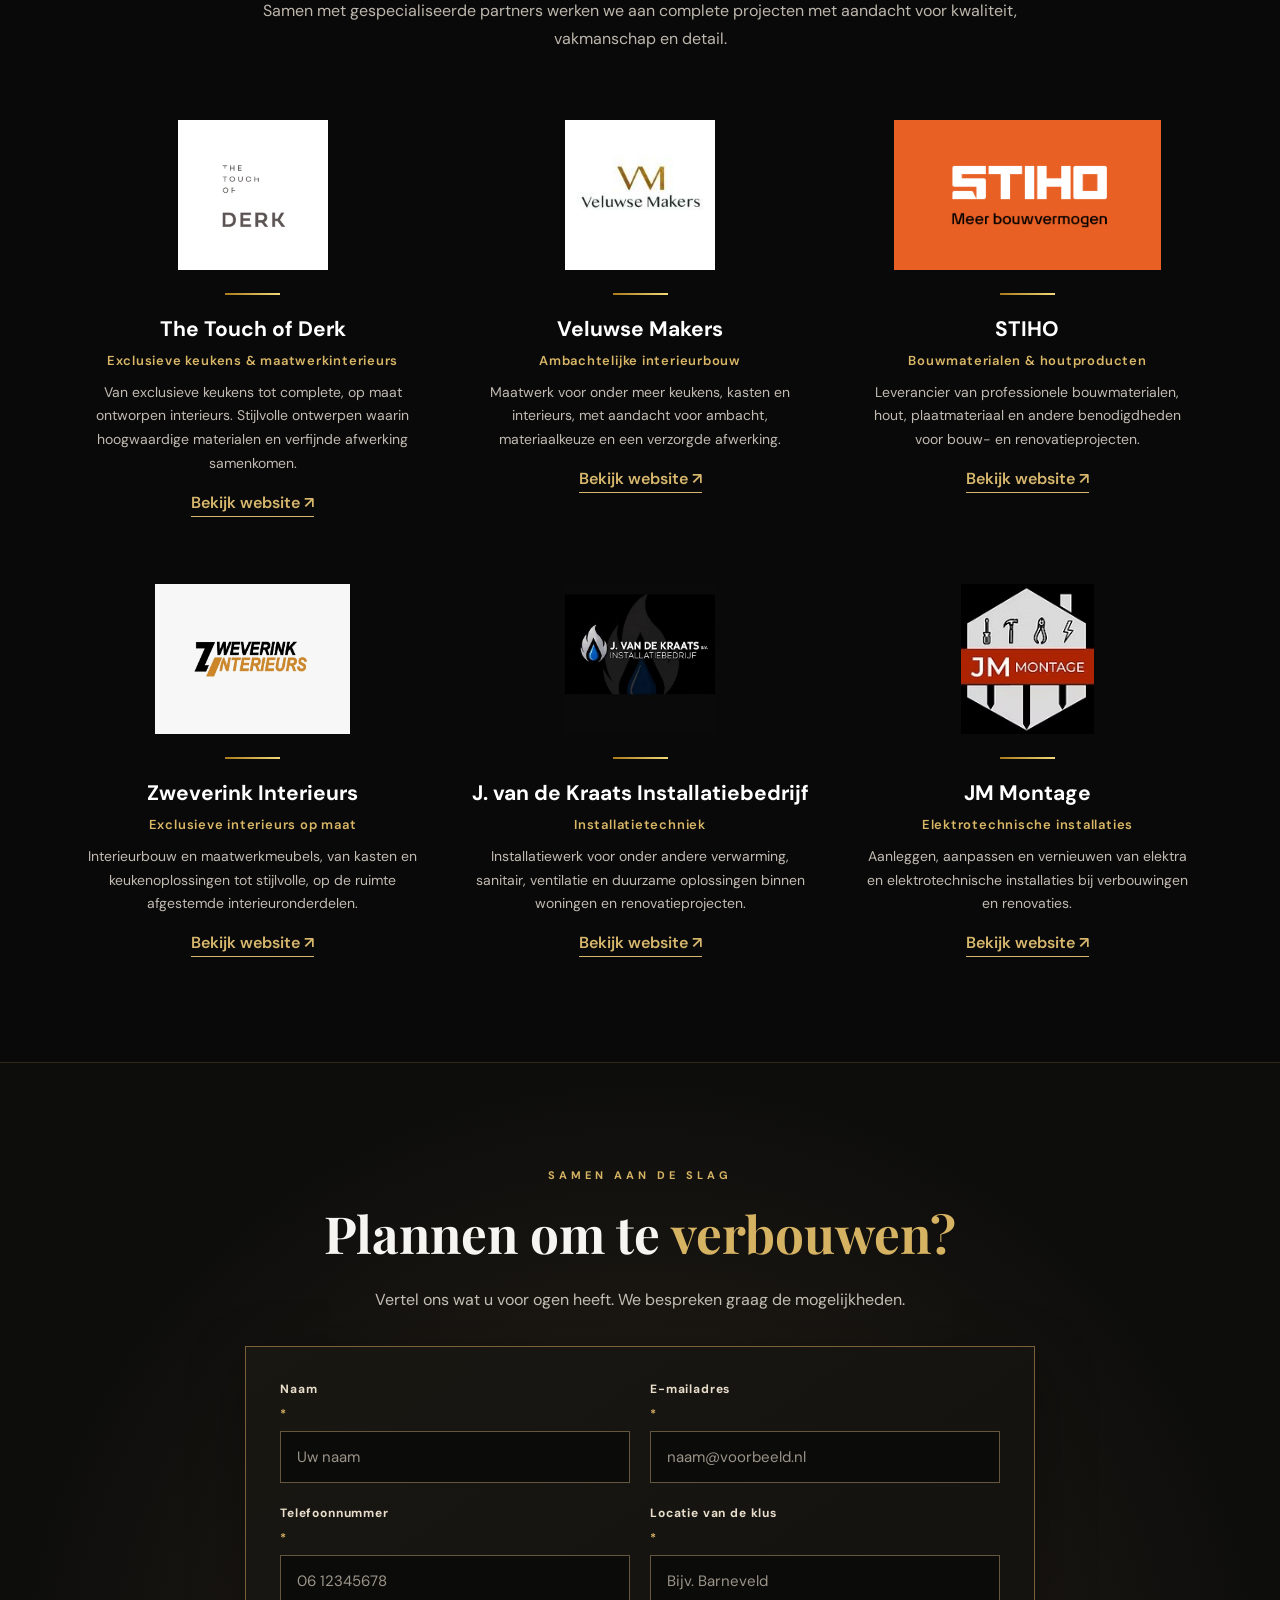
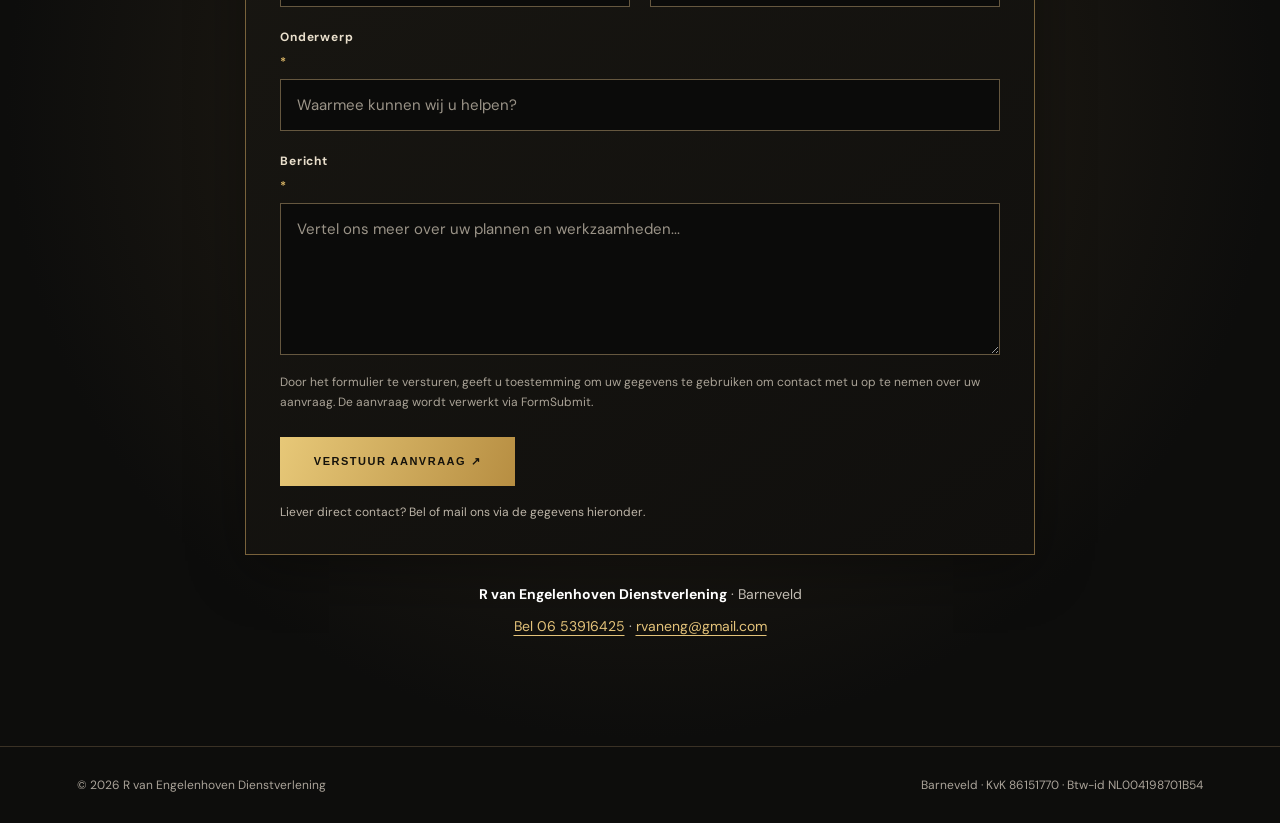
==== commit 5c39fc1f: "Add files via upload" ====
--- a/index.html
+++ b/index.html
@@ -1,7 +1,7 @@
 <!doctype html><html lang="nl"><head><meta charset="utf-8"><meta name="viewport" content="width=device-width, initial-scale=1"><meta name="theme-color" content="#0c0c0b"><meta name="description" content="R van Engelenhoven Dienstverlening — afbouw, renovatie en verbouwing met oog voor detail."><title>R van Engelenhoven | Dienstverlening</title><link rel="preconnect" href="https://fonts.googleapis.com"><link rel="preconnect" href="https://fonts.gstatic.com" crossorigin><link href="https://fonts.googleapis.com/css2?family=DM+Sans:wght@400;500;600;700&family=Playfair+Display:wght@500;600;700&display=swap" rel="stylesheet"><link rel="stylesheet" href="style.css"></head><body>
 <header class="header"><a class="brand" href="#home" aria-label="R van Engelenhoven, naar home"><img src="assets/logo-goud-transparant.png" alt="Logo R van Engelenhoven"><span>R VAN ENGELENHOVEN<small>DIENSTVERLENING</small></span></a><button class="menu" aria-label="Menu openen" aria-expanded="false">☰</button><nav class="nav" id="nav"><a href="#home">HOME</a><a href="#diensten">DIENSTEN</a><a href="#projecten">PROJECTEN</a><a href="#over">OVER ONS</a><a href="#partners">PARTNERS</a><a href="#contact">CONTACT</a></nav><a class="top-cta" href="#contact">OFFERTE AANVRAGEN ↗</a></header>
 <main><section id="home" class="hero"><div class="hero-copy"><div class="eyebrow">R VAN ENGELENHOVEN · DIENSTVERLENING</div><h1>Vakmanschap<br>voor uw <em>verbouwing.</em></h1><h2>Afbouw, renovatie &amp; maatwerk</h2><div class="rule"></div><p>Van een gerichte aanpassing tot een complete renovatie. Wij werken met aandacht voor details, duidelijke afspraken en een verzorgd eindresultaat.</p><div class="actions"><a class="btn primary" href="#contact">VRAAG EEN OFFERTE AAN <span>↗</span></a><a class="btn outline" href="#diensten">BEKIJK ONZE DIENSTEN <span>→</span></a></div><div class="features"><span>◇ Persoonlijk contact</span><span>◇ Oog voor detail</span><span>◇ Duidelijke afspraken</span></div></div><div class="hero-visual"><div class="photo"><div class="photo-placeholder"><span>JOUW PROJECTFOTO</span><small>Hier komt een bestaande foto van rvanengelenhoven.nl</small></div></div><div class="photo-note"><strong>MET ZORG UITGEVOERD</strong><p>Renovatie en afbouw met aandacht voor kwaliteit en afwerking.</p></div></div></section>
-<section class="intro" id="diensten"><div class="section-head"><div><span class="eyebrow">WAT WIJ DOEN</span><h2>Onze <em>diensten</em></h2></div><p>Voor werkzaamheden in en rondom uw woning. We denken mee over een passende aanpak.</p></div><div class="services"><article><span class="number">01</span><h3>Afbouw</h3><p>Een nette, verzorgde afwerking van uw ruimtes.</p></article><article><span class="number">02</span><h3>Renovatie</h3><p>Uw bestaande woning of ruimte vernieuwen met aandacht voor detail.</p></article><article><span class="number">03</span><h3>Verbouwing</h3><p>Praktische aanpassingen en grotere veranderingen in uw woning.</p></article></div></section>
+<section class="intro craftsmanship" id="diensten"><div class="section-head craftsmanship-head"><div><span class="eyebrow">R VAN ENGELENHOVEN · DIENSTVERLENING</span><h2>Ons <em>vakmanschap</em></h2></div><p>Van vakkundig timmerwerk tot complete verbouwingen en hoogwaardige interieurmontage. Met oog voor detail, precisie en een verzorgde afwerking.</p></div><div class="craft-grid"><article class="craft-card"><div class="craft-photo"><img src="assets/dienst-timmerwerk.jpg" alt="Eigen timmerwerk: houten regelwerk en aftimmering rondom ramen" loading="lazy"></div><div class="craft-body"><span class="craft-kicker">01 — VAKMANSCHAP</span><h3>Timmerwerk</h3><p>Vakkundig timmerwerk, van constructieve aanpassingen tot verfijnde aftimmeringen. Met aandacht voor materiaal, maatvoering en de kleinste details.</p><a href="#contact" class="craft-link">VRAAG EEN OFFERTE AAN <span aria-hidden="true">↗</span></a></div></article><article class="craft-card"><div class="craft-photo"><img src="assets/dienst-verbouwingen.jpg" alt="Eigen verbouwingsproject: zolderruimte met nieuwe plafond- en wandafwerking" loading="lazy"></div><div class="craft-body"><span class="craft-kicker">02 — TRANSFORMATIE</span><h3>Verbouwingen</h3><p>Een bestaande ruimte transformeren tot iets nieuws. Van kleinere aanpassingen tot uitgebreide verbouwingen, met kwaliteit en een strak eindresultaat als uitgangspunt.</p><a href="#contact" class="craft-link">VRAAG EEN OFFERTE AAN <span aria-hidden="true">↗</span></a></div></article><article class="craft-card"><div class="craft-photo"><img src="assets/dienst-interieurmontage.jpg" alt="Sfeerbeeld van een luxe houten maatwerk wandkast" loading="lazy"></div><div class="craft-body"><span class="craft-kicker">03 — PRECISIE</span><h3>Interieurwerk &amp; montage</h3><p>Zorgvuldige montage en afwerking van interieurelementen en maatwerk. Alles wordt met precisie geplaatst voor een stijlvol en duurzaam resultaat.</p><a href="#contact" class="craft-link">VRAAG EEN OFFERTE AAN <span aria-hidden="true">↗</span></a></div></article></div></section>
 <section class="projects" id="projecten"><div class="section-head"><div><span class="eyebrow">ONS WERK</span><h2>Gerealiseerde <em>projecten</em></h2></div><p>Hier plaatsen we de foto's van je bestaande website, zonder ze te vervangen door stockbeelden.</p></div><div class="project-grid"><div class="project-placeholder"><span>PROJECTFOTO 01</span></div><div class="project-placeholder"><span>PROJECTFOTO 02</span></div><div class="project-placeholder"><span>PROJECTFOTO 03</span></div></div></section>
 <section class="about" id="over"><span class="eyebrow">OVER ONS</span><h2>Een goed resultaat begint met <em>aandacht.</em></h2><p>Bij R van Engelenhoven Dienstverlening staan persoonlijke betrokkenheid, heldere communicatie en een nette uitvoering centraal. We bespreken uw wensen en kijken samen naar de mogelijkheden.</p></section>
 <section class="partners" id="partners"><div class="partners-heading"><span class="eyebrow">ONS NETWERK</span><h2>Samenwerkings<em>partners</em></h2><p>Samen met gespecialiseerde partners werken we aan complete projecten met aandacht voor kwaliteit, vakmanschap en detail.</p></div><div class="partners-grid"><article class="partner"><a class="partner-logo" href="https://www.derk.nl" target="_blank" rel="noopener noreferrer" aria-label="Bezoek website van The Touch of Derk"><img src="assets/touch-of-derk.png" alt="Logo The Touch of Derk" loading="lazy"></a><div class="partner-line"></div><h3>The Touch of Derk</h3><h4>Exclusieve keukens &amp; maatwerkinterieurs</h4><p>Van exclusieve keukens tot complete, op maat ontworpen interieurs. Stijlvolle ontwerpen waarin hoogwaardige materialen en verfijnde afwerking samenkomen.</p><a class="partner-website-link" href="https://www.derk.nl" target="_blank" rel="noopener noreferrer">Bekijk website ↗</a></article><article class="partner"><a class="partner-logo" href="https://veluwsemakers.nl" target="_blank" rel="noopener noreferrer" aria-label="Bezoek website van Veluwse Makers"><img src="assets/veluwse-makers.jpeg" alt="Logo Veluwse Makers" loading="lazy"></a><div class="partner-line"></div><h3>Veluwse Makers</h3><h4>Ambachtelijke interieurbouw</h4><p>Maatwerk voor onder meer keukens, kasten en interieurs, met aandacht voor ambacht, materiaalkeuze en een verzorgde afwerking.</p><a class="partner-website-link" href="https://veluwsemakers.nl" target="_blank" rel="noopener noreferrer">Bekijk website ↗</a></article><article class="partner"><a class="partner-logo" href="https://www.stiho.nl" target="_blank" rel="noopener noreferrer" aria-label="Bezoek website van STIHO"><img src="assets/stiho.png" alt="Logo STIHO" loading="lazy"></a><div class="partner-line"></div><h3>STIHO</h3><h4>Bouwmaterialen &amp; houtproducten</h4><p>Leverancier van professionele bouwmaterialen, hout, plaatmateriaal en andere benodigdheden voor bouw- en renovatieprojecten.</p><a class="partner-website-link" href="https://www.stiho.nl" target="_blank" rel="noopener noreferrer">Bekijk website ↗</a></article><article class="partner"><a class="partner-logo" href="https://www.zweverinkinterieurs.nl" target="_blank" rel="noopener noreferrer" aria-label="Bezoek website van Zweverink Interieurs"><img src="assets/zweverink-interieurs.webp" alt="Logo Zweverink Interieurs" loading="lazy"></a><div class="partner-line"></div><h3>Zweverink Interieurs</h3><h4>Exclusieve interieurs op maat</h4><p>Interieurbouw en maatwerkmeubels, van kasten en keukenoplossingen tot stijlvolle, op de ruimte afgestemde interieuronderdelen.</p><a class="partner-website-link" href="https://www.zweverinkinterieurs.nl" target="_blank" rel="noopener noreferrer">Bekijk website ↗</a></article><article class="partner"><a class="partner-logo" href="https://jvandekraatsinstallatie.nl" target="_blank" rel="noopener noreferrer" aria-label="Bezoek website van J. van de Kraats Installatiebedrijf"><img src="assets/van-de-kraats.jpeg" alt="Logo J. van de Kraats Installatiebedrijf" loading="lazy"></a><div class="partner-line"></div><h3>J. van de Kraats Installatiebedrijf</h3><h4>Installatietechniek</h4><p>Installatiewerk voor onder andere verwarming, sanitair, ventilatie en duurzame oplossingen binnen woningen en renovatieprojecten.</p><a class="partner-website-link" href="https://jvandekraatsinstallatie.nl" target="_blank" rel="noopener noreferrer">Bekijk website ↗</a></article><article class="partner"><a class="partner-logo" href="https://www.jm-montage.com" target="_blank" rel="noopener noreferrer" aria-label="Bezoek website van JM Montage"><img src="assets/jm-montage.jpeg" alt="Logo JM Montage" loading="lazy"></a><div class="partner-line"></div><h3>JM Montage</h3><h4>Elektrotechnische installaties</h4><p>Aanleggen, aanpassen en vernieuwen van elektra en elektrotechnische installaties bij verbouwingen en renovaties.</p><a class="partner-website-link" href="https://www.jm-montage.com" target="_blank" rel="noopener noreferrer">Bekijk website ↗</a></article></div></section>
--- a/style.css
+++ b/style.css
@@ -25,3 +25,6 @@
 .quote-form .form-help{font-size:12px;margin:18px 0 0;color:#bdb5a8;text-align:left}
 .quote-form .form-honey{display:none!important}
 @media(max-width:600px){.quote-form{padding:22px 18px}.form-grid{grid-template-columns:1fr;gap:17px}.quote-form .form-submit{width:100%}}
+
+/* Ons vakmanschap: drie realistische projectkaarten */
+.craftsmanship{padding-top:95px;padding-bottom:100px}.craftsmanship-head{margin-bottom:38px}.craftsmanship-head h2{font-size:clamp(38px,4.3vw,66px)}.craftsmanship-head p{max-width:580px}.craft-grid{display:grid;grid-template-columns:repeat(3,minmax(0,1fr));gap:18px}.craft-card{min-width:0;background:linear-gradient(145deg,#201c17,#111110);border:1px solid #423724;display:flex;flex-direction:column;overflow:hidden}.craft-photo{height:280px;overflow:hidden;background:#29231c}.craft-photo img{width:100%;height:100%;display:block;object-fit:cover;transition:transform .45s ease}.craft-card:hover .craft-photo img{transform:scale(1.035)}.craft-body{padding:29px 25px 26px;display:flex;flex-direction:column;flex:1}.craft-kicker{font-size:11px;letter-spacing:2px;color:var(--gold);font-weight:700}.craft-body h3{font-family:'Playfair Display',Georgia,serif;font-size:clamp(25px,2.5vw,37px);line-height:1.17;margin:15px 0 17px;font-weight:500}.craft-body p{color:#dedbd5;line-height:1.75;font-size:14px;flex:1;margin-bottom:28px}.craft-link{border:1px solid var(--gold);color:var(--gold);font-size:11px;letter-spacing:1px;font-weight:700;padding:15px 12px;display:flex;justify-content:space-between;gap:8px;align-items:center;transition:background .2s,color .2s}.craft-link:hover{background:var(--gold);color:#111}.craft-link span{font-size:20px}@media(max-width:950px){.craft-grid{grid-template-columns:1fr 1fr}.craft-card:last-child{grid-column:1/-1}.craft-card:last-child .craft-photo{height:310px}}@media(max-width:650px){.craftsmanship{padding-top:65px;padding-bottom:65px}.craft-grid{grid-template-columns:1fr;gap:20px}.craft-card:last-child{grid-column:auto}.craft-photo,.craft-card:last-child .craft-photo{height:240px}.craft-body{padding:25px 21px}.craft-body h3{font-size:30px}}
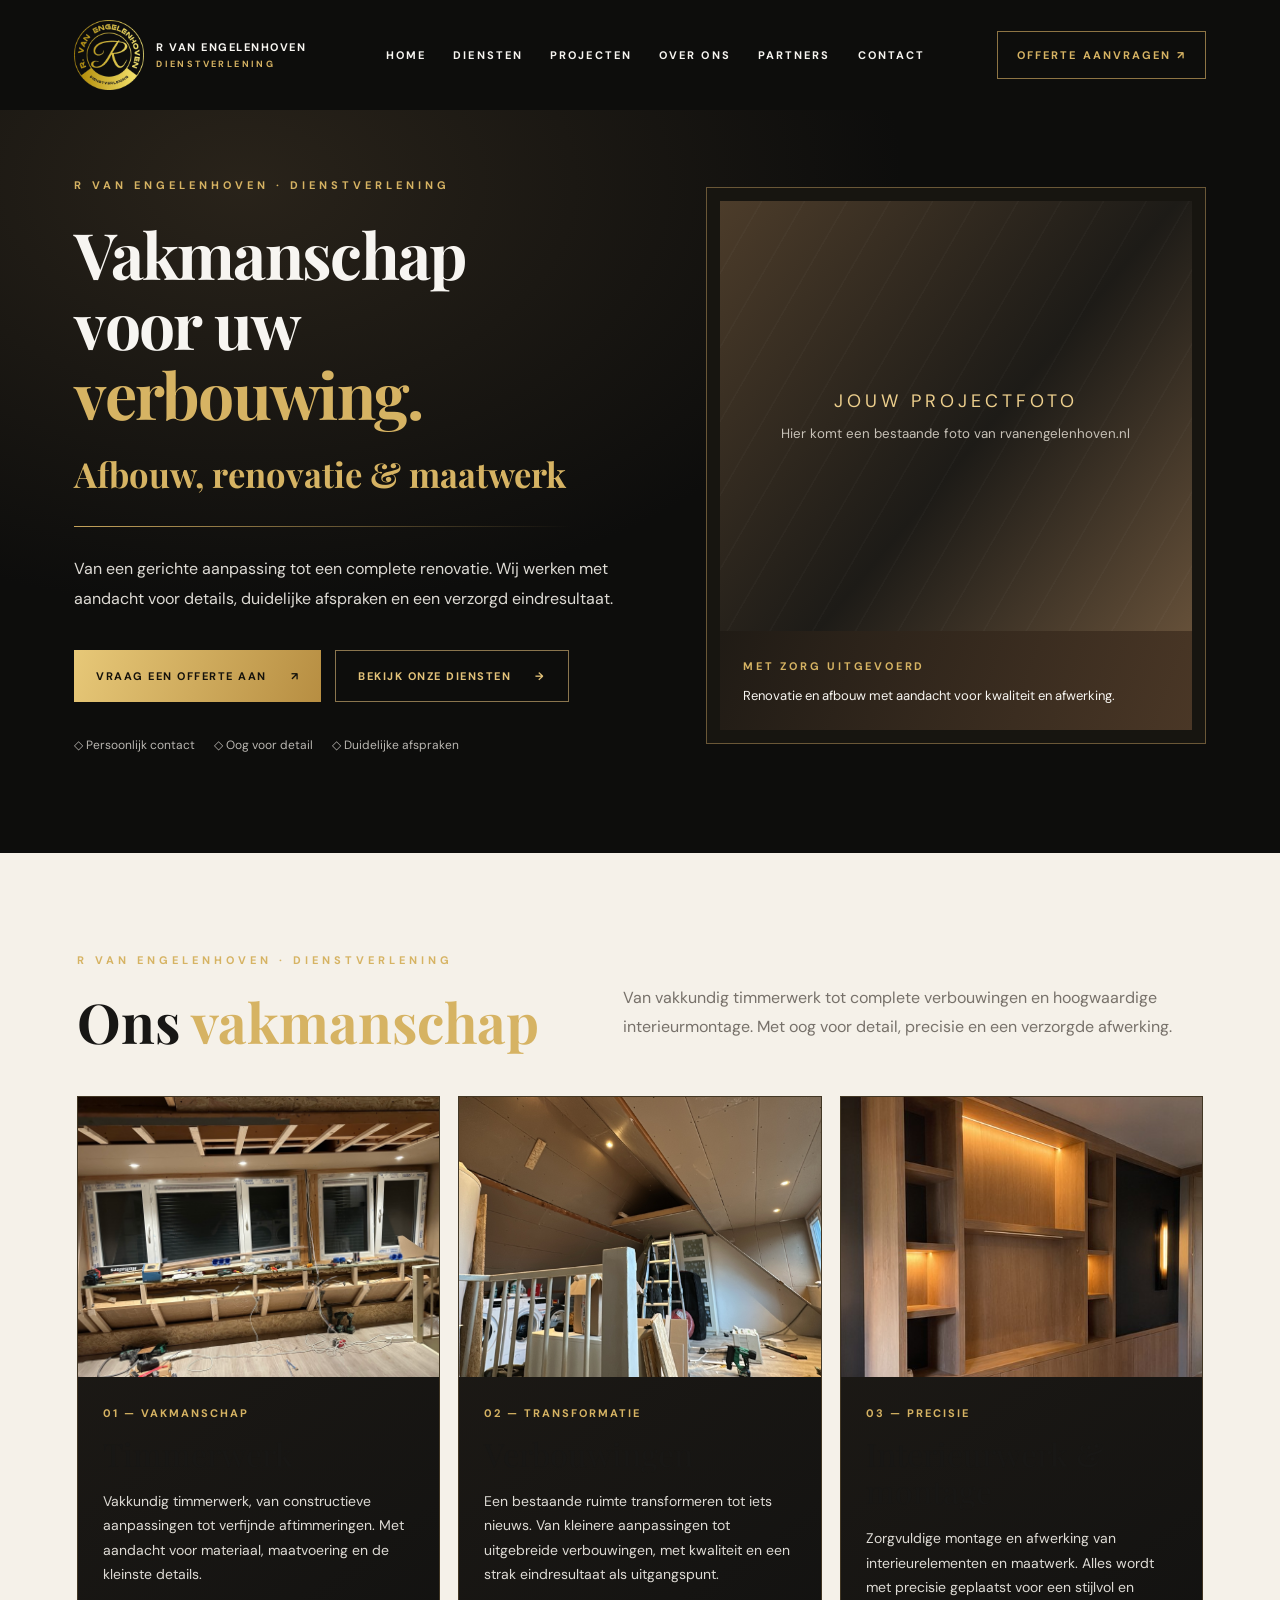
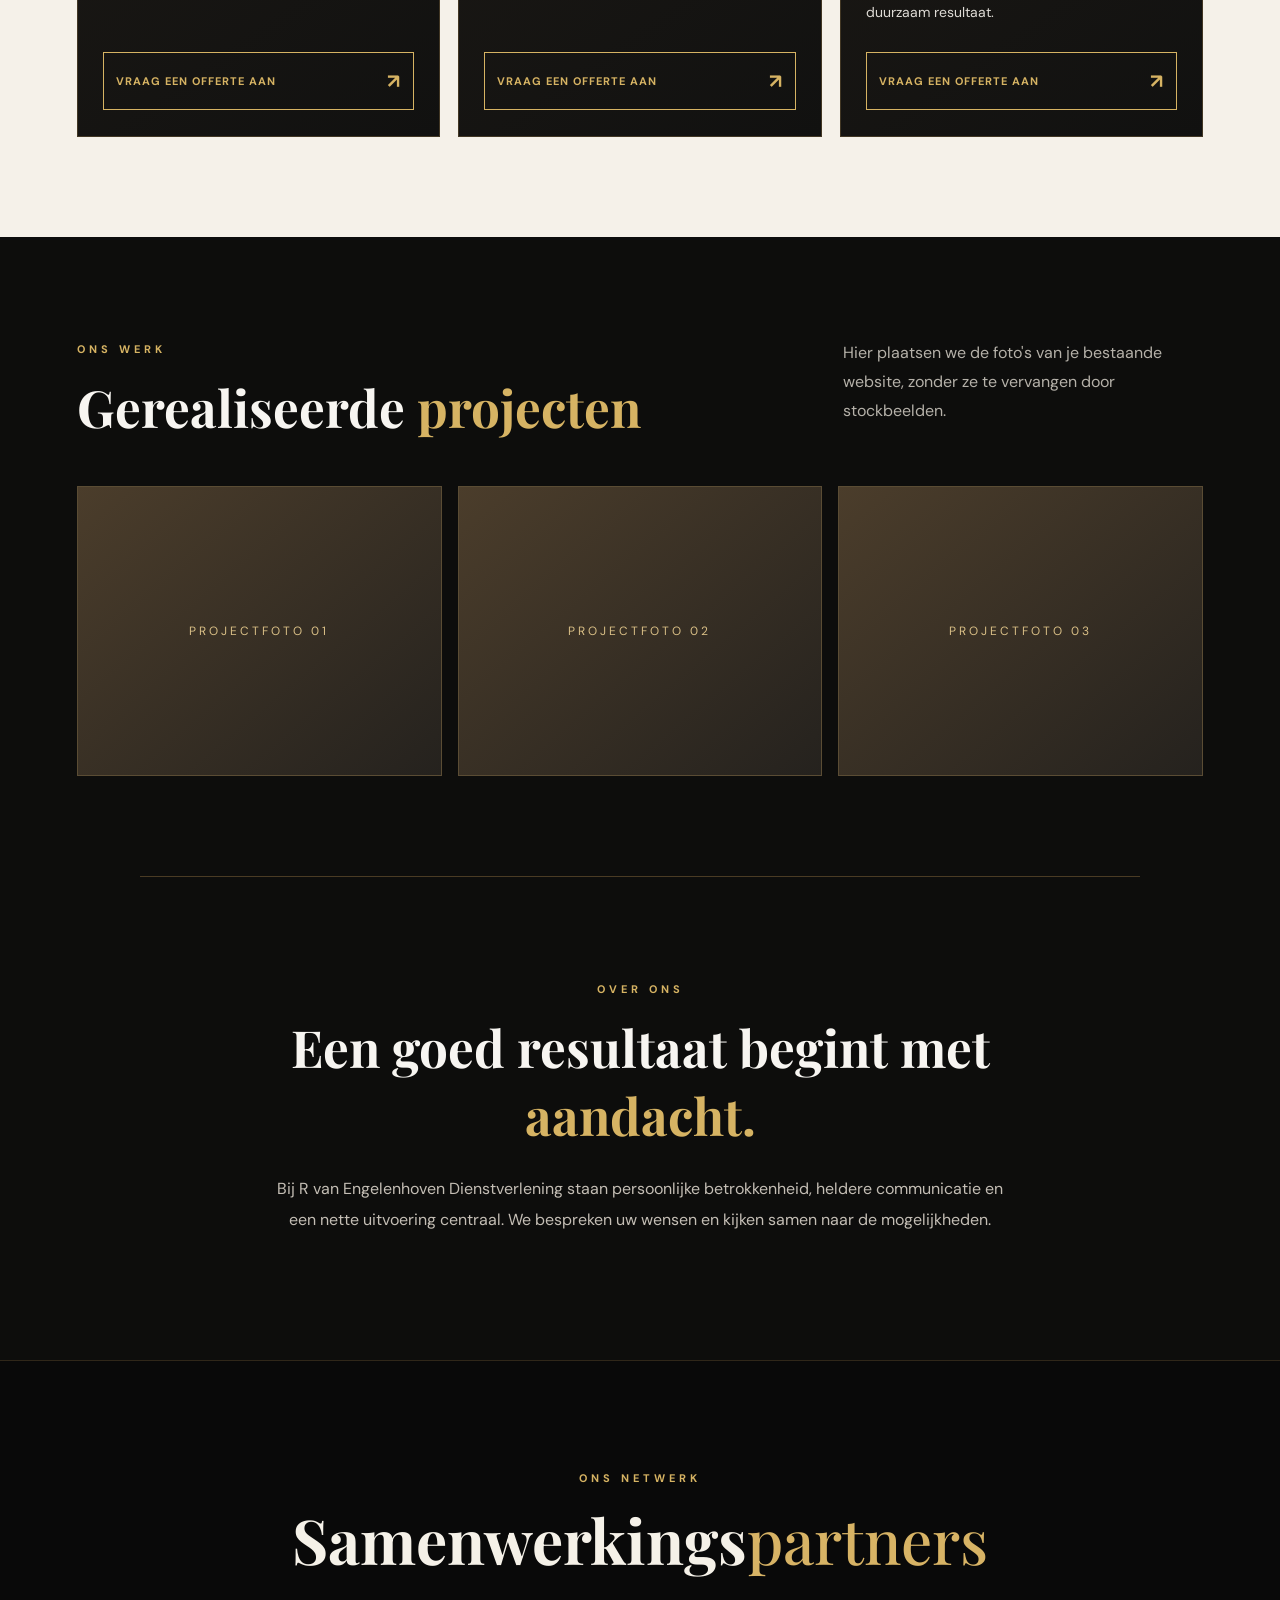
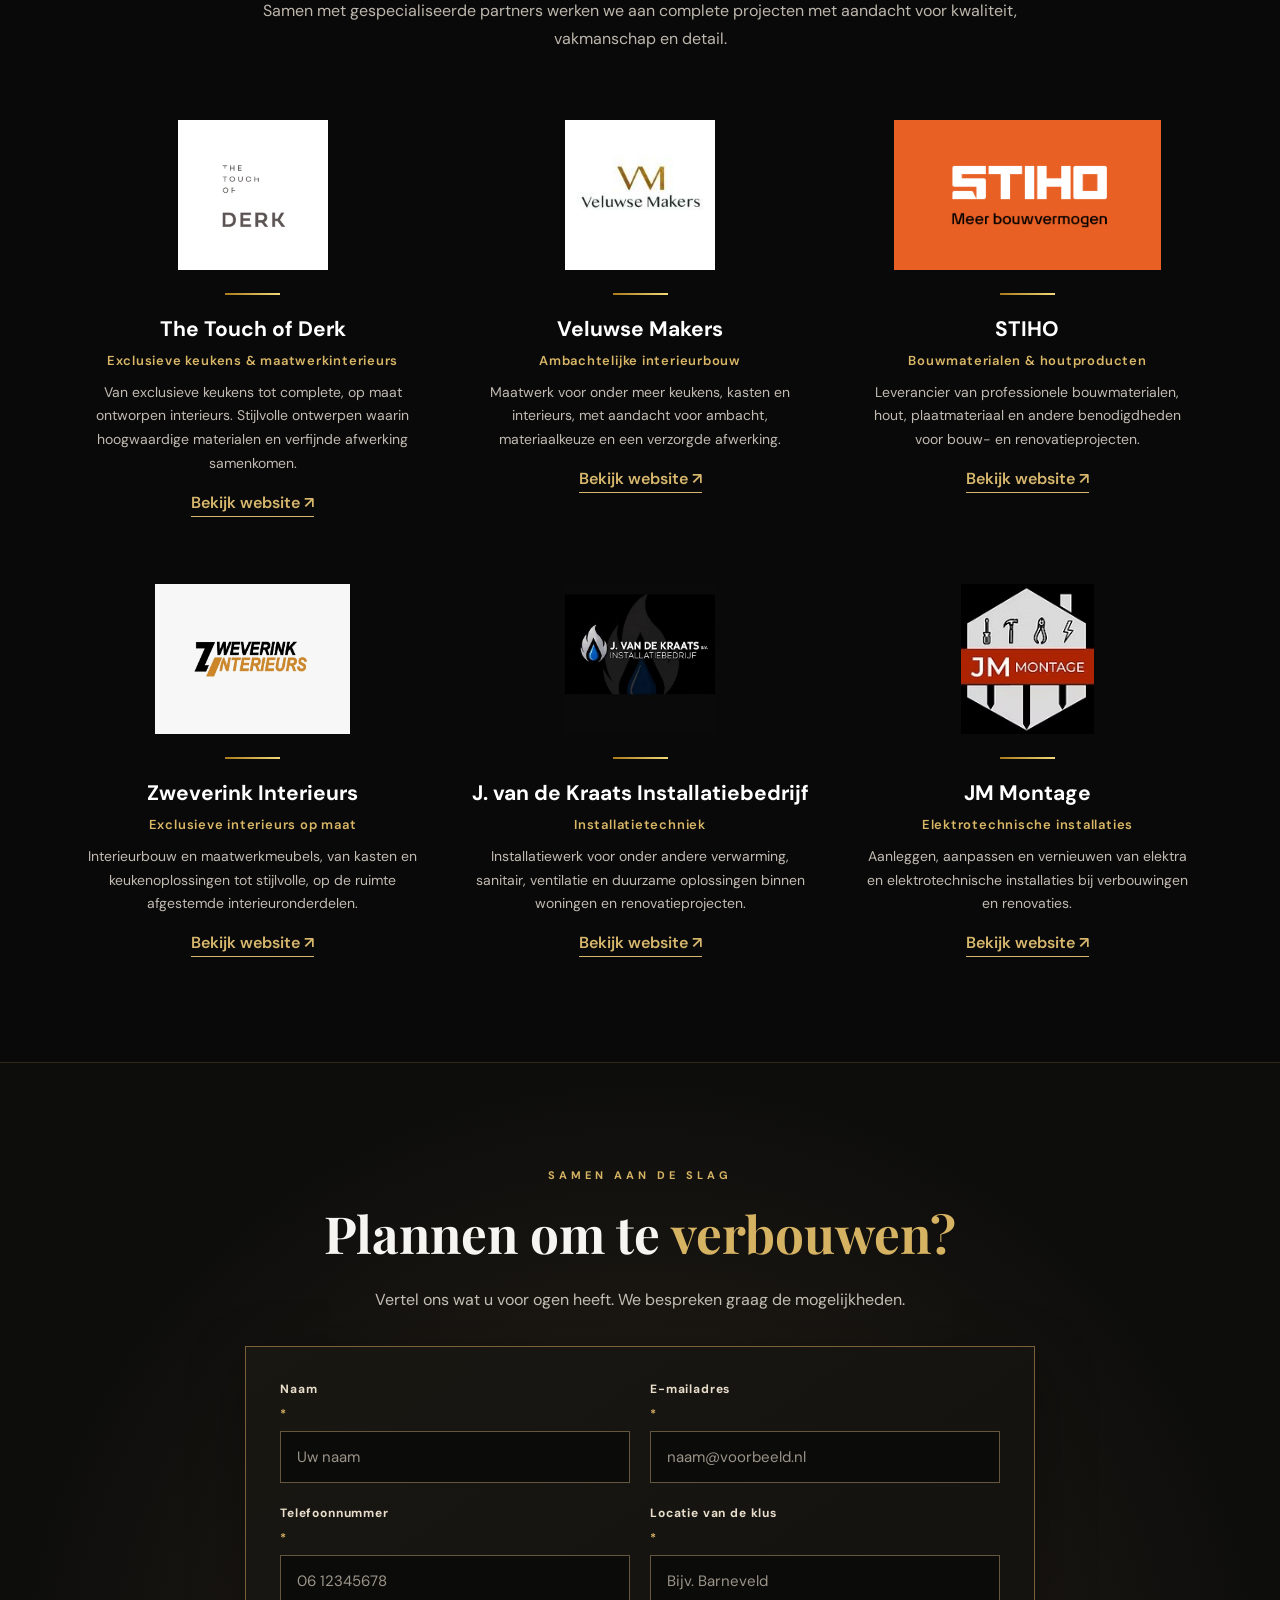
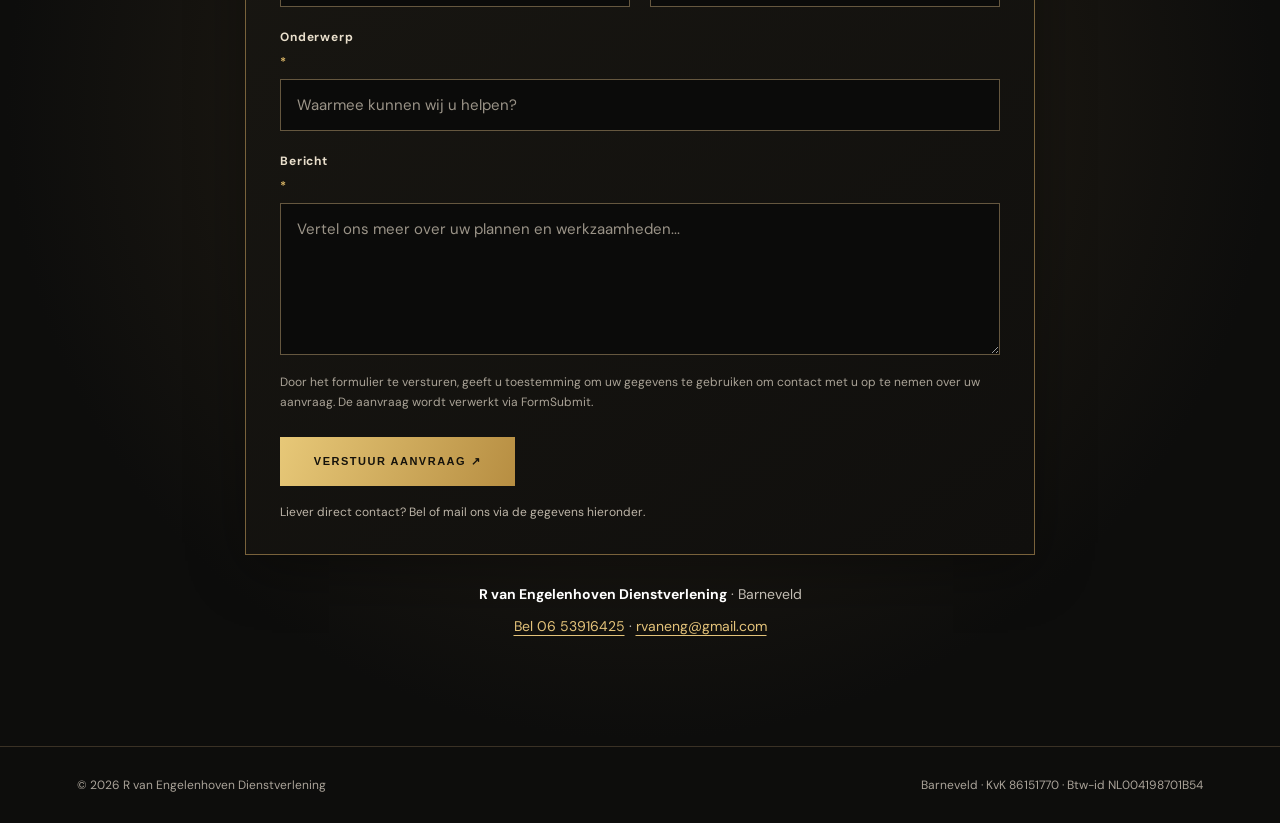
==== commit 095f5489: "Add files via upload" ====
--- a/index.html
+++ b/index.html
@@ -1,4 +1,4 @@
-<!doctype html><html lang="nl"><head><meta charset="utf-8"><meta name="viewport" content="width=device-width, initial-scale=1"><meta name="theme-color" content="#0c0c0b"><meta name="description" content="R van Engelenhoven Dienstverlening — afbouw, renovatie en verbouwing met oog voor detail."><title>R van Engelenhoven | Dienstverlening</title><link rel="preconnect" href="https://fonts.googleapis.com"><link rel="preconnect" href="https://fonts.gstatic.com" crossorigin><link href="https://fonts.googleapis.com/css2?family=DM+Sans:wght@400;500;600;700&family=Playfair+Display:wght@500;600;700&display=swap" rel="stylesheet"><link rel="stylesheet" href="style.css"></head><body>
+<!doctype html><html lang="nl"><head><meta charset="utf-8"><meta name="viewport" content="width=device-width, initial-scale=1"><meta name="theme-color" content="#0c0c0b"><meta name="description" content="R van Engelenhoven Dienstverlening — afbouw, renovatie en verbouwing met oog voor detail."><title>R van Engelenhoven | Dienstverlening</title><link rel="preconnect" href="https://fonts.googleapis.com"><link rel="preconnect" href="https://fonts.gstatic.com" crossorigin><link href="https://fonts.googleapis.com/css2?family=DM+Sans:wght@400;500;600;700&family=Playfair+Display:wght@500;600;700&display=swap" rel="stylesheet"><link rel="stylesheet" href="style.css?v=20261111-mobiel-fix"></head><body>
 <header class="header"><a class="brand" href="#home" aria-label="R van Engelenhoven, naar home"><img src="assets/logo-goud-transparant.png" alt="Logo R van Engelenhoven"><span>R VAN ENGELENHOVEN<small>DIENSTVERLENING</small></span></a><button class="menu" aria-label="Menu openen" aria-expanded="false">☰</button><nav class="nav" id="nav"><a href="#home">HOME</a><a href="#diensten">DIENSTEN</a><a href="#projecten">PROJECTEN</a><a href="#over">OVER ONS</a><a href="#partners">PARTNERS</a><a href="#contact">CONTACT</a></nav><a class="top-cta" href="#contact">OFFERTE AANVRAGEN ↗</a></header>
 <main><section id="home" class="hero"><div class="hero-copy"><div class="eyebrow">R VAN ENGELENHOVEN · DIENSTVERLENING</div><h1>Vakmanschap<br>voor uw <em>verbouwing.</em></h1><h2>Afbouw, renovatie &amp; maatwerk</h2><div class="rule"></div><p>Van een gerichte aanpassing tot een complete renovatie. Wij werken met aandacht voor details, duidelijke afspraken en een verzorgd eindresultaat.</p><div class="actions"><a class="btn primary" href="#contact">VRAAG EEN OFFERTE AAN <span>↗</span></a><a class="btn outline" href="#diensten">BEKIJK ONZE DIENSTEN <span>→</span></a></div><div class="features"><span>◇ Persoonlijk contact</span><span>◇ Oog voor detail</span><span>◇ Duidelijke afspraken</span></div></div><div class="hero-visual"><div class="photo"><div class="photo-placeholder"><span>JOUW PROJECTFOTO</span><small>Hier komt een bestaande foto van rvanengelenhoven.nl</small></div></div><div class="photo-note"><strong>MET ZORG UITGEVOERD</strong><p>Renovatie en afbouw met aandacht voor kwaliteit en afwerking.</p></div></div></section>
 <section class="intro craftsmanship" id="diensten"><div class="section-head craftsmanship-head"><div><span class="eyebrow">R VAN ENGELENHOVEN · DIENSTVERLENING</span><h2>Ons <em>vakmanschap</em></h2></div><p>Van vakkundig timmerwerk tot complete verbouwingen en hoogwaardige interieurmontage. Met oog voor detail, precisie en een verzorgde afwerking.</p></div><div class="craft-grid"><article class="craft-card"><div class="craft-photo"><img src="assets/dienst-timmerwerk.jpg" alt="Eigen timmerwerk: houten regelwerk en aftimmering rondom ramen" loading="lazy"></div><div class="craft-body"><span class="craft-kicker">01 — VAKMANSCHAP</span><h3>Timmerwerk</h3><p>Vakkundig timmerwerk, van constructieve aanpassingen tot verfijnde aftimmeringen. Met aandacht voor materiaal, maatvoering en de kleinste details.</p><a href="#contact" class="craft-link">VRAAG EEN OFFERTE AAN <span aria-hidden="true">↗</span></a></div></article><article class="craft-card"><div class="craft-photo"><img src="assets/dienst-verbouwingen.jpg" alt="Eigen verbouwingsproject: zolderruimte met nieuwe plafond- en wandafwerking" loading="lazy"></div><div class="craft-body"><span class="craft-kicker">02 — TRANSFORMATIE</span><h3>Verbouwingen</h3><p>Een bestaande ruimte transformeren tot iets nieuws. Van kleinere aanpassingen tot uitgebreide verbouwingen, met kwaliteit en een strak eindresultaat als uitgangspunt.</p><a href="#contact" class="craft-link">VRAAG EEN OFFERTE AAN <span aria-hidden="true">↗</span></a></div></article><article class="craft-card"><div class="craft-photo"><img src="assets/dienst-interieurmontage.jpg" alt="Sfeerbeeld van een luxe houten maatwerk wandkast" loading="lazy"></div><div class="craft-body"><span class="craft-kicker">03 — PRECISIE</span><h3>Interieurwerk &amp; montage</h3><p>Zorgvuldige montage en afwerking van interieurelementen en maatwerk. Alles wordt met precisie geplaatst voor een stijlvol en duurzaam resultaat.</p><a href="#contact" class="craft-link">VRAAG EEN OFFERTE AAN <span aria-hidden="true">↗</span></a></div></article></div></section>
--- a/style.css
+++ b/style.css
@@ -28,3 +28,6 @@
 
 /* Ons vakmanschap: drie realistische projectkaarten */
 .craftsmanship{padding-top:95px;padding-bottom:100px}.craftsmanship-head{margin-bottom:38px}.craftsmanship-head h2{font-size:clamp(38px,4.3vw,66px)}.craftsmanship-head p{max-width:580px}.craft-grid{display:grid;grid-template-columns:repeat(3,minmax(0,1fr));gap:18px}.craft-card{min-width:0;background:linear-gradient(145deg,#201c17,#111110);border:1px solid #423724;display:flex;flex-direction:column;overflow:hidden}.craft-photo{height:280px;overflow:hidden;background:#29231c}.craft-photo img{width:100%;height:100%;display:block;object-fit:cover;transition:transform .45s ease}.craft-card:hover .craft-photo img{transform:scale(1.035)}.craft-body{padding:29px 25px 26px;display:flex;flex-direction:column;flex:1}.craft-kicker{font-size:11px;letter-spacing:2px;color:var(--gold);font-weight:700}.craft-body h3{font-family:'Playfair Display',Georgia,serif;font-size:clamp(25px,2.5vw,37px);line-height:1.17;margin:15px 0 17px;font-weight:500}.craft-body p{color:#dedbd5;line-height:1.75;font-size:14px;flex:1;margin-bottom:28px}.craft-link{border:1px solid var(--gold);color:var(--gold);font-size:11px;letter-spacing:1px;font-weight:700;padding:15px 12px;display:flex;justify-content:space-between;gap:8px;align-items:center;transition:background .2s,color .2s}.craft-link:hover{background:var(--gold);color:#111}.craft-link span{font-size:20px}@media(max-width:950px){.craft-grid{grid-template-columns:1fr 1fr}.craft-card:last-child{grid-column:1/-1}.craft-card:last-child .craft-photo{height:310px}}@media(max-width:650px){.craftsmanship{padding-top:65px;padding-bottom:65px}.craft-grid{grid-template-columns:1fr;gap:20px}.craft-card:last-child{grid-column:auto}.craft-photo,.craft-card:last-child .craft-photo{height:240px}.craft-body{padding:25px 21px}.craft-body h3{font-size:30px}}
+
+/* Mobiele weergave: kaarten altijd compact en goed leesbaar */
+@media (max-width:650px){.craft-grid{display:grid;grid-template-columns:minmax(0,1fr)}.craft-card{width:100%;max-width:100%;overflow:hidden}.craft-photo{width:100%;height:230px}.craft-photo img{display:block;width:100%;height:100%;object-fit:cover}.craft-body{padding:24px 20px}.craft-link{font-size:11px}}
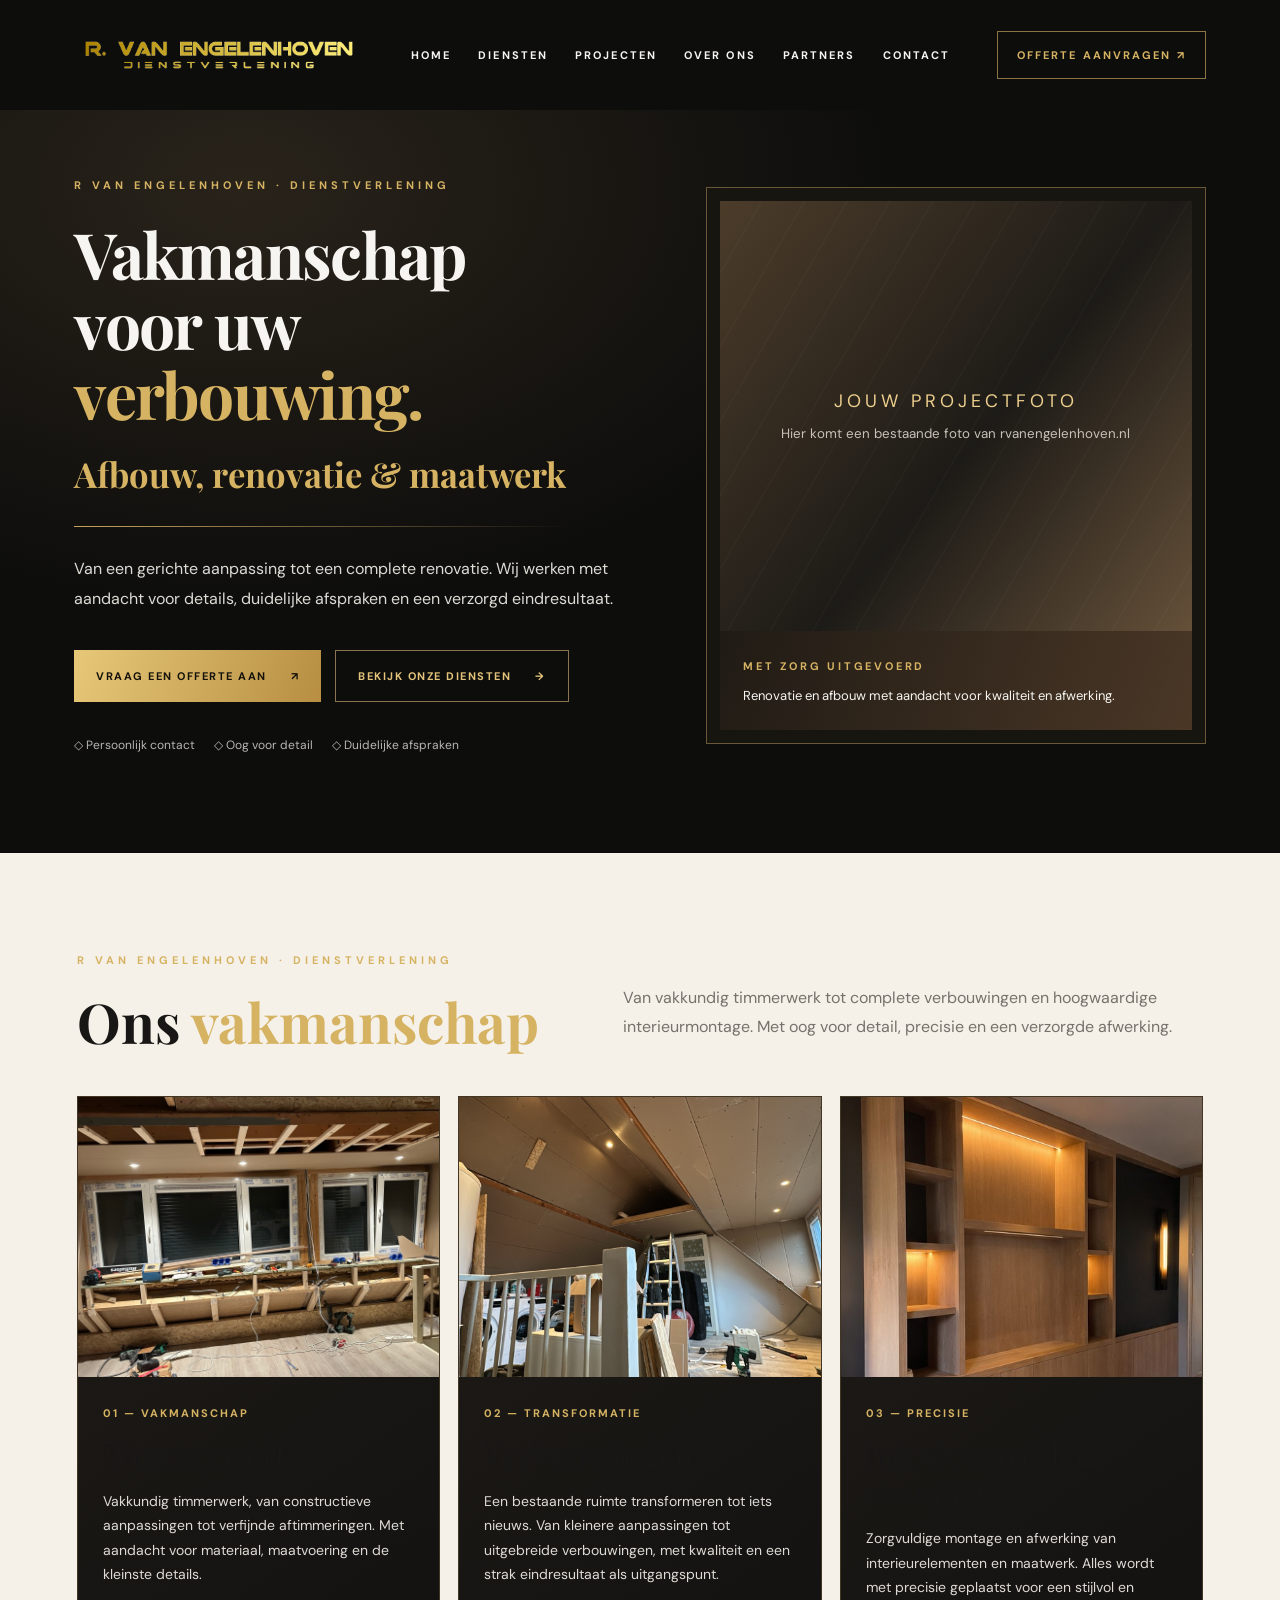
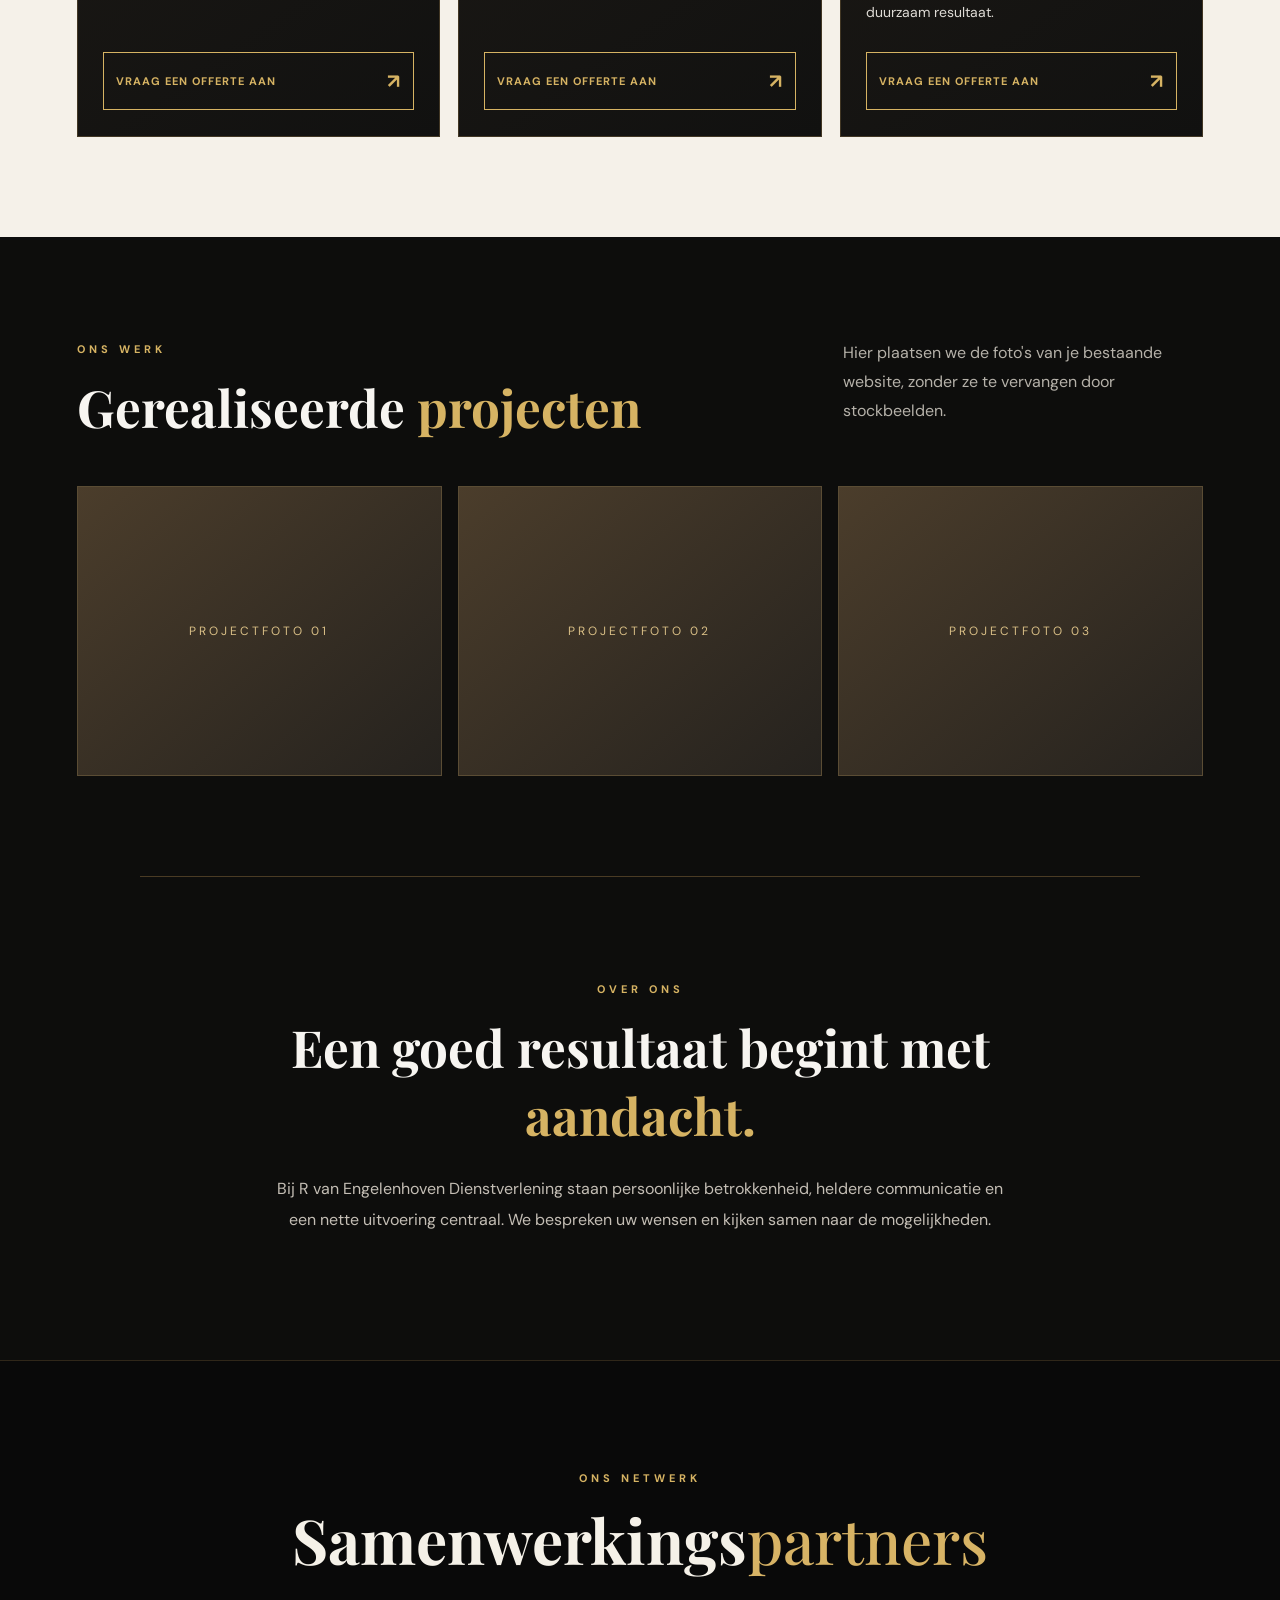
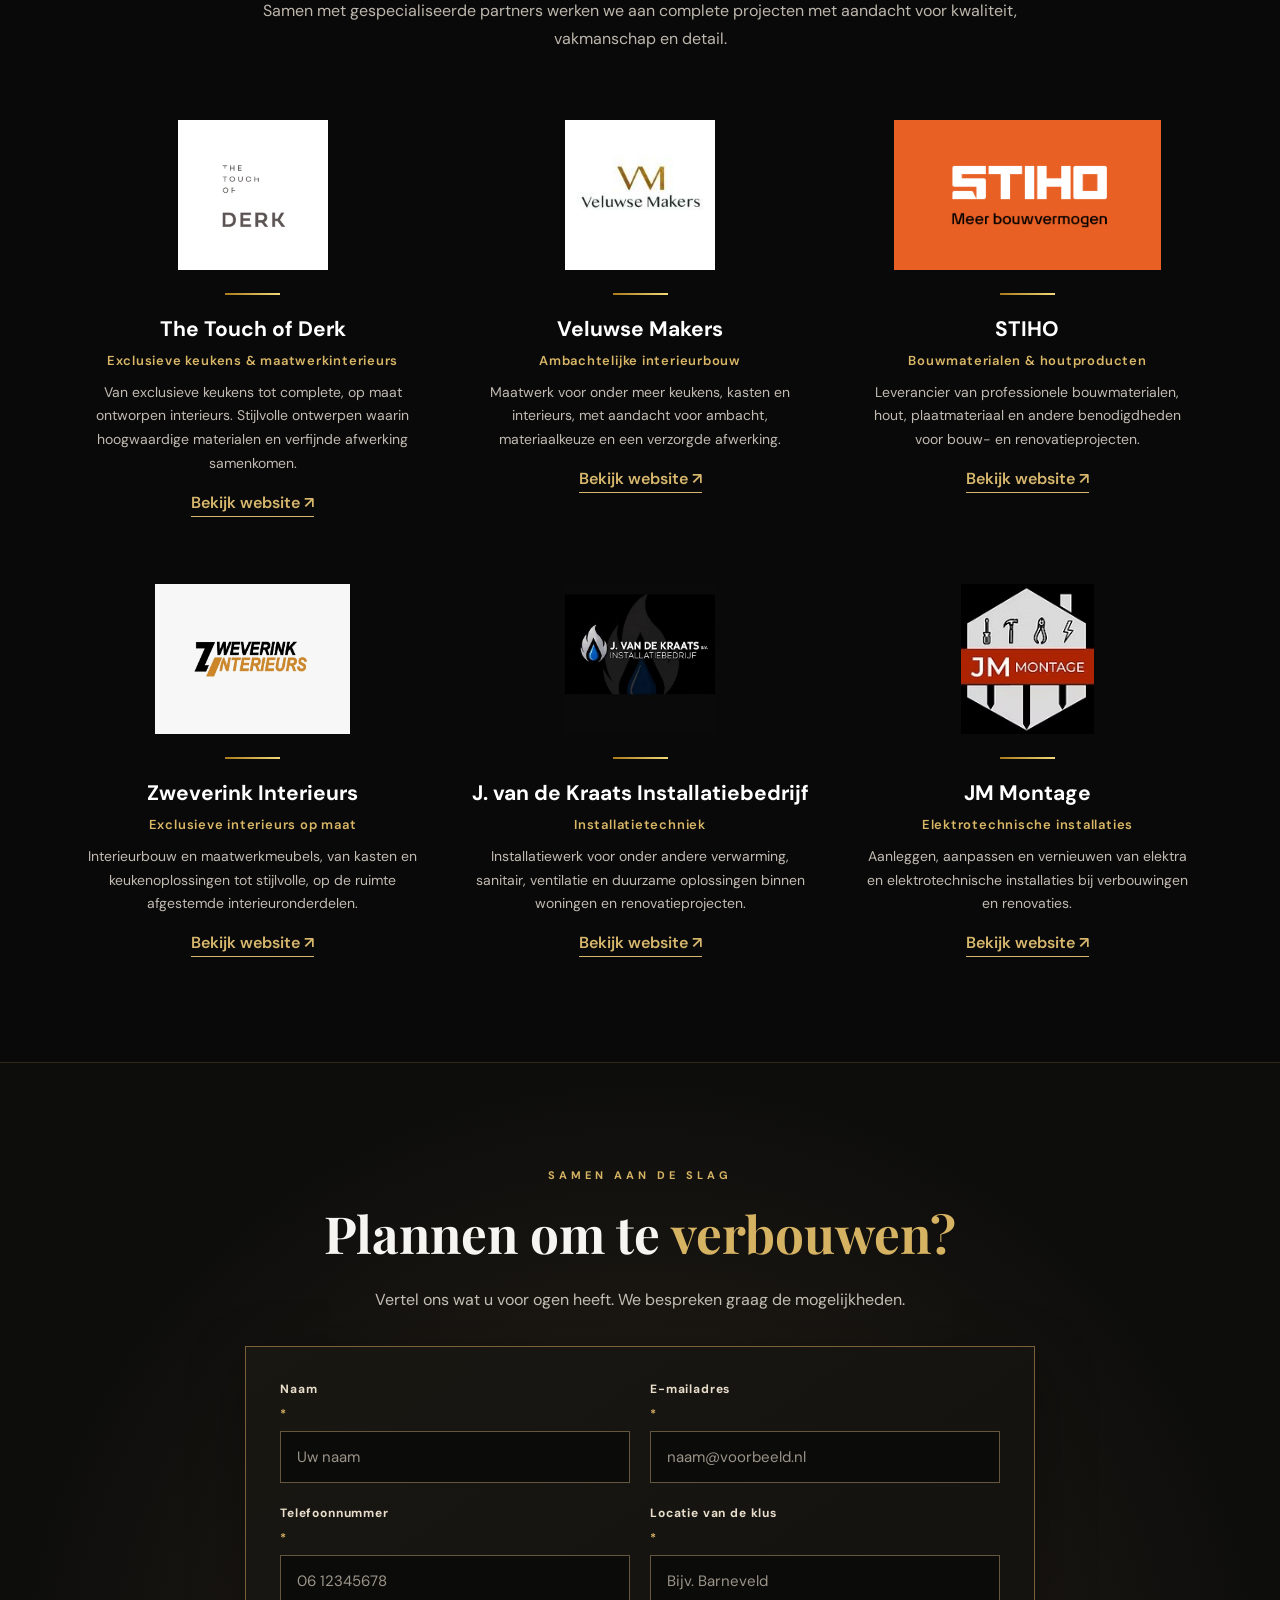
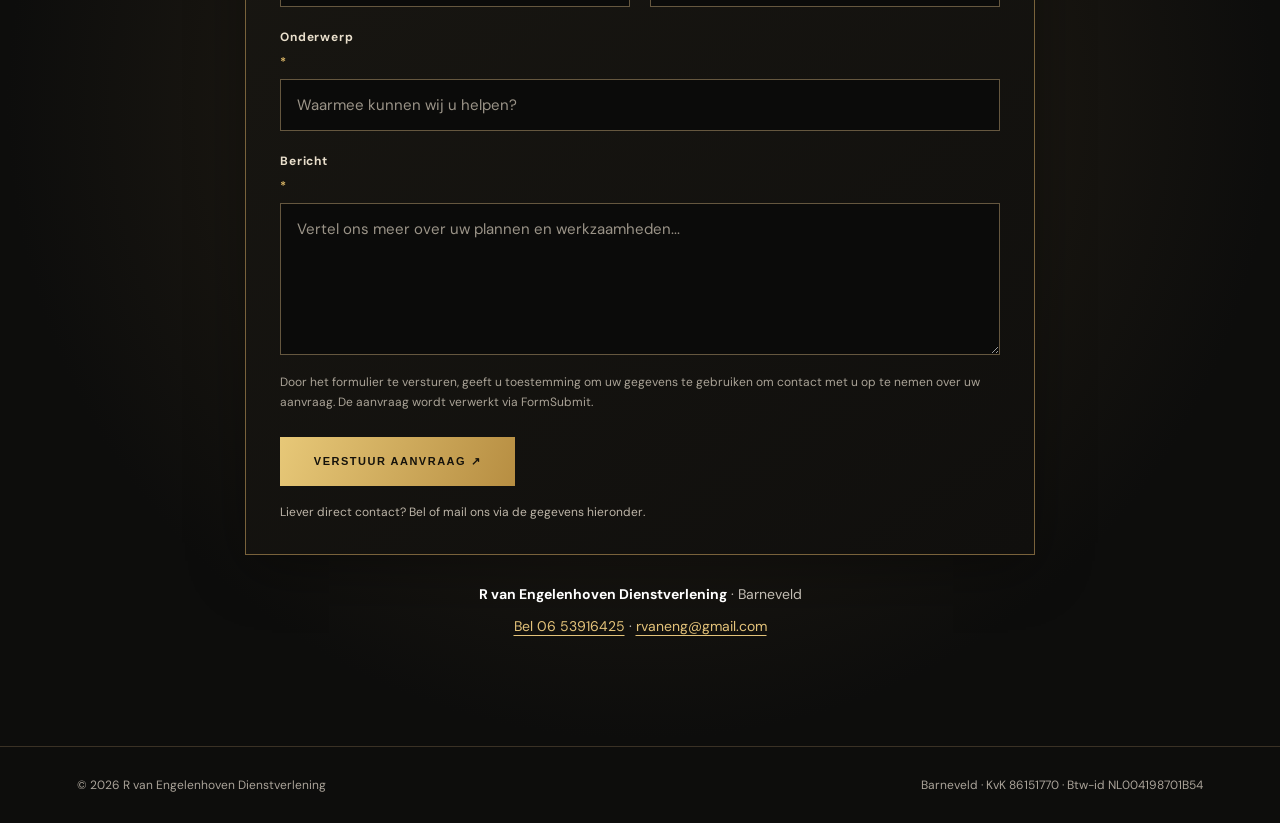
==== commit fb314257: "Add files via upload" ====
--- a/index.html
+++ b/index.html
@@ -1,5 +1,5 @@
-<!doctype html><html lang="nl"><head><meta charset="utf-8"><meta name="viewport" content="width=device-width, initial-scale=1"><meta name="theme-color" content="#0c0c0b"><meta name="description" content="R van Engelenhoven Dienstverlening — afbouw, renovatie en verbouwing met oog voor detail."><title>R van Engelenhoven | Dienstverlening</title><link rel="preconnect" href="https://fonts.googleapis.com"><link rel="preconnect" href="https://fonts.gstatic.com" crossorigin><link href="https://fonts.googleapis.com/css2?family=DM+Sans:wght@400;500;600;700&family=Playfair+Display:wght@500;600;700&display=swap" rel="stylesheet"><link rel="stylesheet" href="style.css?v=20261111-mobiel-fix"></head><body>
-<header class="header"><a class="brand" href="#home" aria-label="R van Engelenhoven, naar home"><img src="assets/logo-goud-transparant.png" alt="Logo R van Engelenhoven"><span>R VAN ENGELENHOVEN<small>DIENSTVERLENING</small></span></a><button class="menu" aria-label="Menu openen" aria-expanded="false">☰</button><nav class="nav" id="nav"><a href="#home">HOME</a><a href="#diensten">DIENSTEN</a><a href="#projecten">PROJECTEN</a><a href="#over">OVER ONS</a><a href="#partners">PARTNERS</a><a href="#contact">CONTACT</a></nav><a class="top-cta" href="#contact">OFFERTE AANVRAGEN ↗</a></header>
+<!doctype html><html lang="nl"><head><meta charset="utf-8"><meta name="viewport" content="width=device-width, initial-scale=1"><meta name="theme-color" content="#0c0c0b"><meta name="description" content="R van Engelenhoven Dienstverlening — afbouw, renovatie en verbouwing met oog voor detail."><title>R van Engelenhoven | Dienstverlening</title><link rel="preconnect" href="https://fonts.googleapis.com"><link rel="preconnect" href="https://fonts.gstatic.com" crossorigin><link href="https://fonts.googleapis.com/css2?family=DM+Sans:wght@400;500;600;700&family=Playfair+Display:wght@500;600;700&display=swap" rel="stylesheet"><link rel="stylesheet" href="style.css?v=20261111-logo-groot"></head><body>
+<header class="header"><a class="brand" href="#home" aria-label="R van Engelenhoven, naar home"><img src="assets/logo-goud-transparant.png" alt="Logo R van Engelenhoven"></a><button class="menu" aria-label="Menu openen" aria-expanded="false">☰</button><nav class="nav" id="nav"><a href="#home">HOME</a><a href="#diensten">DIENSTEN</a><a href="#projecten">PROJECTEN</a><a href="#over">OVER ONS</a><a href="#partners">PARTNERS</a><a href="#contact">CONTACT</a></nav><a class="top-cta" href="#contact">OFFERTE AANVRAGEN ↗</a></header>
 <main><section id="home" class="hero"><div class="hero-copy"><div class="eyebrow">R VAN ENGELENHOVEN · DIENSTVERLENING</div><h1>Vakmanschap<br>voor uw <em>verbouwing.</em></h1><h2>Afbouw, renovatie &amp; maatwerk</h2><div class="rule"></div><p>Van een gerichte aanpassing tot een complete renovatie. Wij werken met aandacht voor details, duidelijke afspraken en een verzorgd eindresultaat.</p><div class="actions"><a class="btn primary" href="#contact">VRAAG EEN OFFERTE AAN <span>↗</span></a><a class="btn outline" href="#diensten">BEKIJK ONZE DIENSTEN <span>→</span></a></div><div class="features"><span>◇ Persoonlijk contact</span><span>◇ Oog voor detail</span><span>◇ Duidelijke afspraken</span></div></div><div class="hero-visual"><div class="photo"><div class="photo-placeholder"><span>JOUW PROJECTFOTO</span><small>Hier komt een bestaande foto van rvanengelenhoven.nl</small></div></div><div class="photo-note"><strong>MET ZORG UITGEVOERD</strong><p>Renovatie en afbouw met aandacht voor kwaliteit en afwerking.</p></div></div></section>
 <section class="intro craftsmanship" id="diensten"><div class="section-head craftsmanship-head"><div><span class="eyebrow">R VAN ENGELENHOVEN · DIENSTVERLENING</span><h2>Ons <em>vakmanschap</em></h2></div><p>Van vakkundig timmerwerk tot complete verbouwingen en hoogwaardige interieurmontage. Met oog voor detail, precisie en een verzorgde afwerking.</p></div><div class="craft-grid"><article class="craft-card"><div class="craft-photo"><img src="assets/dienst-timmerwerk.jpg" alt="Eigen timmerwerk: houten regelwerk en aftimmering rondom ramen" loading="lazy"></div><div class="craft-body"><span class="craft-kicker">01 — VAKMANSCHAP</span><h3>Timmerwerk</h3><p>Vakkundig timmerwerk, van constructieve aanpassingen tot verfijnde aftimmeringen. Met aandacht voor materiaal, maatvoering en de kleinste details.</p><a href="#contact" class="craft-link">VRAAG EEN OFFERTE AAN <span aria-hidden="true">↗</span></a></div></article><article class="craft-card"><div class="craft-photo"><img src="assets/dienst-verbouwingen.jpg" alt="Eigen verbouwingsproject: zolderruimte met nieuwe plafond- en wandafwerking" loading="lazy"></div><div class="craft-body"><span class="craft-kicker">02 — TRANSFORMATIE</span><h3>Verbouwingen</h3><p>Een bestaande ruimte transformeren tot iets nieuws. Van kleinere aanpassingen tot uitgebreide verbouwingen, met kwaliteit en een strak eindresultaat als uitgangspunt.</p><a href="#contact" class="craft-link">VRAAG EEN OFFERTE AAN <span aria-hidden="true">↗</span></a></div></article><article class="craft-card"><div class="craft-photo"><img src="assets/dienst-interieurmontage.jpg" alt="Sfeerbeeld van een luxe houten maatwerk wandkast" loading="lazy"></div><div class="craft-body"><span class="craft-kicker">03 — PRECISIE</span><h3>Interieurwerk &amp; montage</h3><p>Zorgvuldige montage en afwerking van interieurelementen en maatwerk. Alles wordt met precisie geplaatst voor een stijlvol en duurzaam resultaat.</p><a href="#contact" class="craft-link">VRAAG EEN OFFERTE AAN <span aria-hidden="true">↗</span></a></div></article></div></section>
 <section class="projects" id="projecten"><div class="section-head"><div><span class="eyebrow">ONS WERK</span><h2>Gerealiseerde <em>projecten</em></h2></div><p>Hier plaatsen we de foto's van je bestaande website, zonder ze te vervangen door stockbeelden.</p></div><div class="project-grid"><div class="project-placeholder"><span>PROJECTFOTO 01</span></div><div class="project-placeholder"><span>PROJECTFOTO 02</span></div><div class="project-placeholder"><span>PROJECTFOTO 03</span></div></div></section>
--- a/style.css
+++ b/style.css
@@ -31,3 +31,10 @@
 
 /* Mobiele weergave: kaarten altijd compact en goed leesbaar */
 @media (max-width:650px){.craft-grid{display:grid;grid-template-columns:minmax(0,1fr)}.craft-card{width:100%;max-width:100%;overflow:hidden}.craft-photo{width:100%;height:230px}.craft-photo img{display:block;width:100%;height:100%;object-fit:cover}.craft-body{padding:24px 20px}.craft-link{font-size:11px}}
+
+/* Groter, uitsluitend grafisch bedrijfslogo in de navigatie */
+.header .brand{min-width:0;flex:0 0 auto;display:flex;align-items:center}
+.header .brand img{display:block;width:290px;height:auto;max-width:100%;object-fit:contain}
+@media(max-width:1100px){.header .brand img{width:245px}}
+@media(max-width:760px){.header{height:100px}.header .brand img{width:min(62vw,260px);height:auto}.header .nav{top:99px}}
+@media(max-width:390px){.header .brand img{width:min(59vw,225px)}}
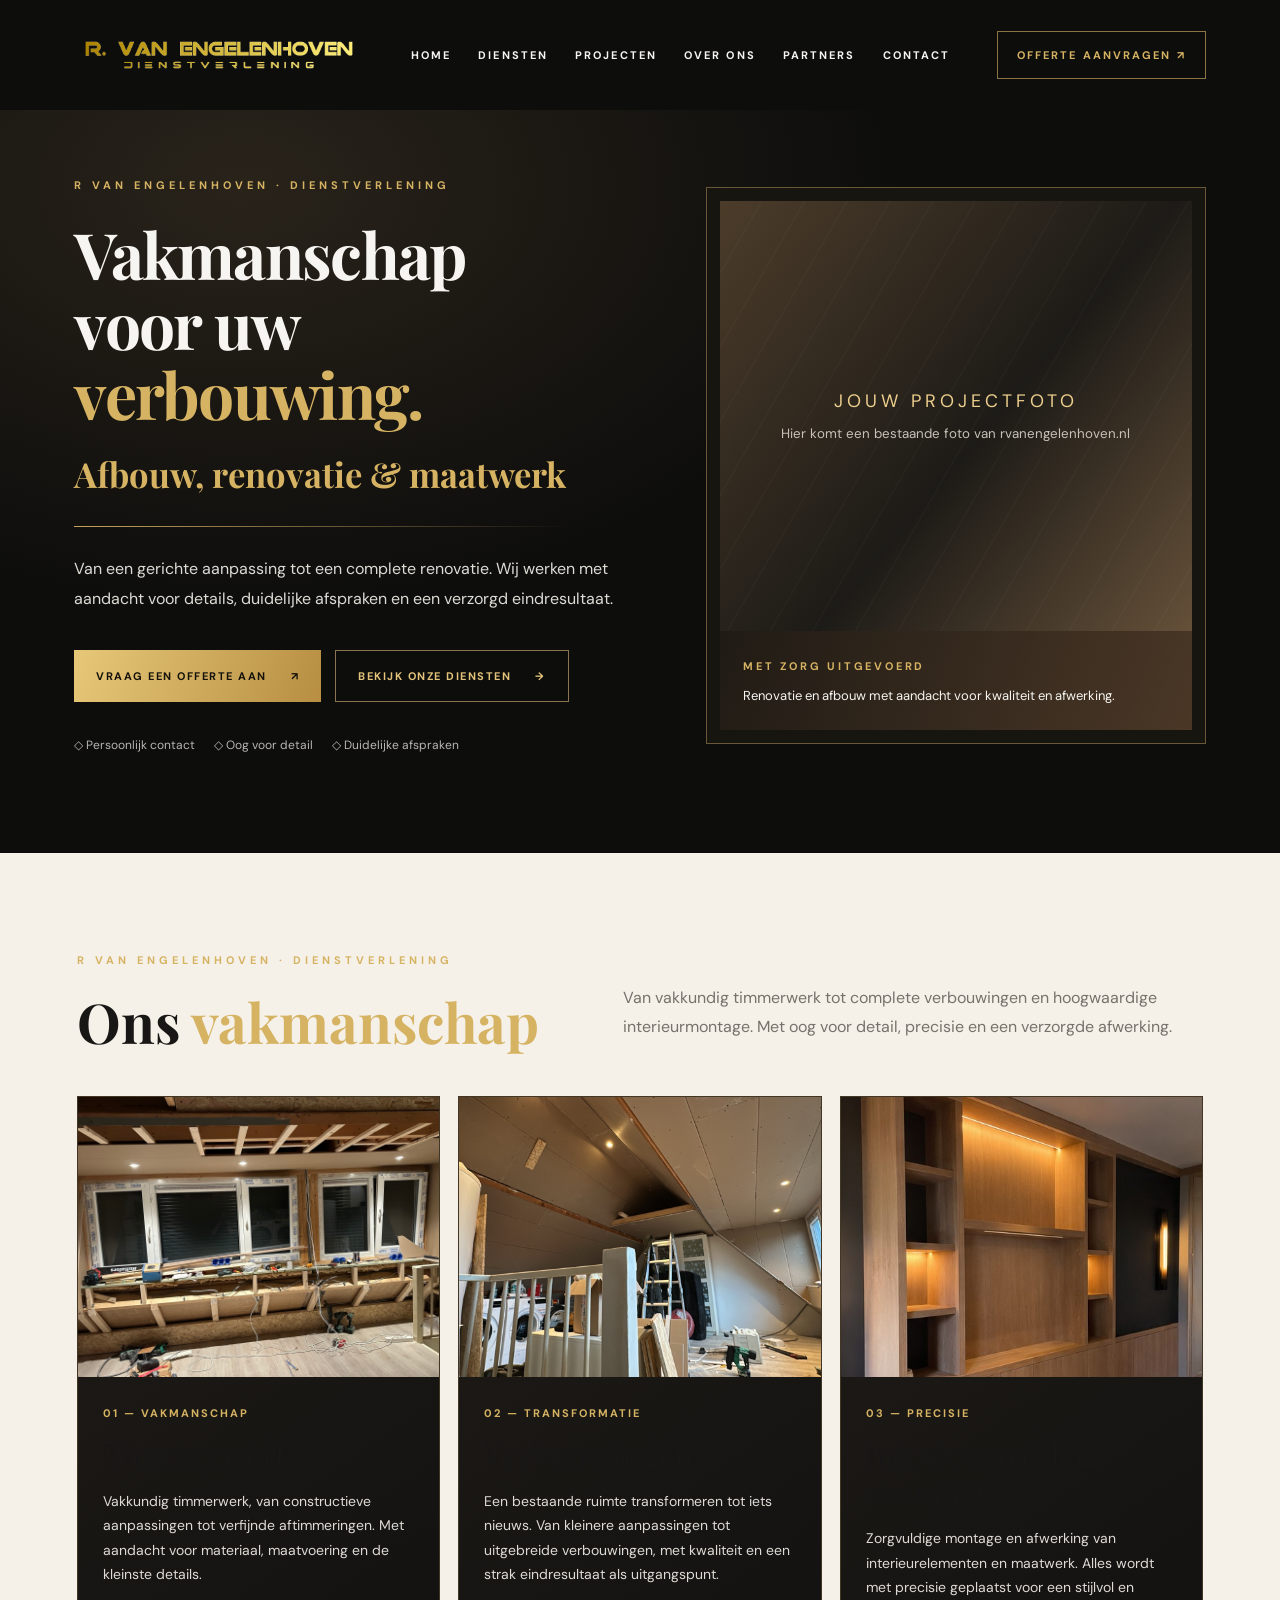
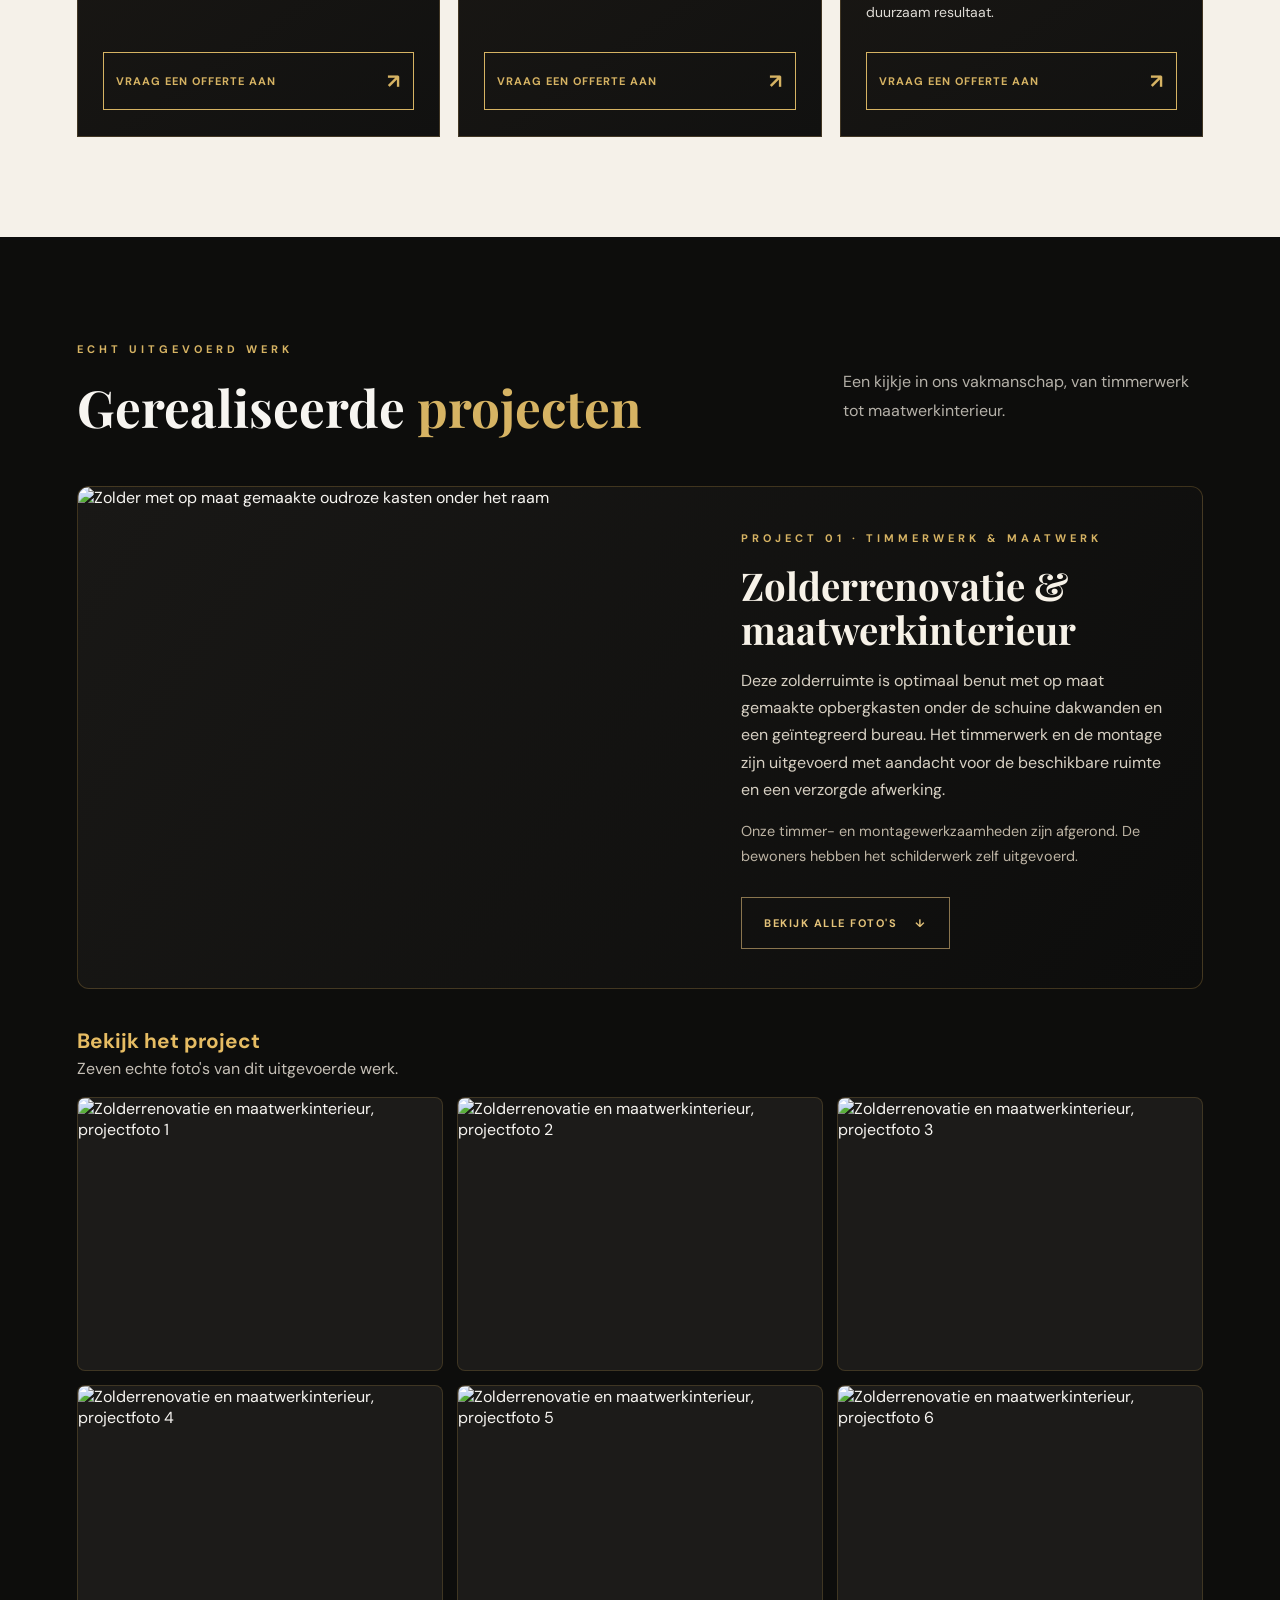
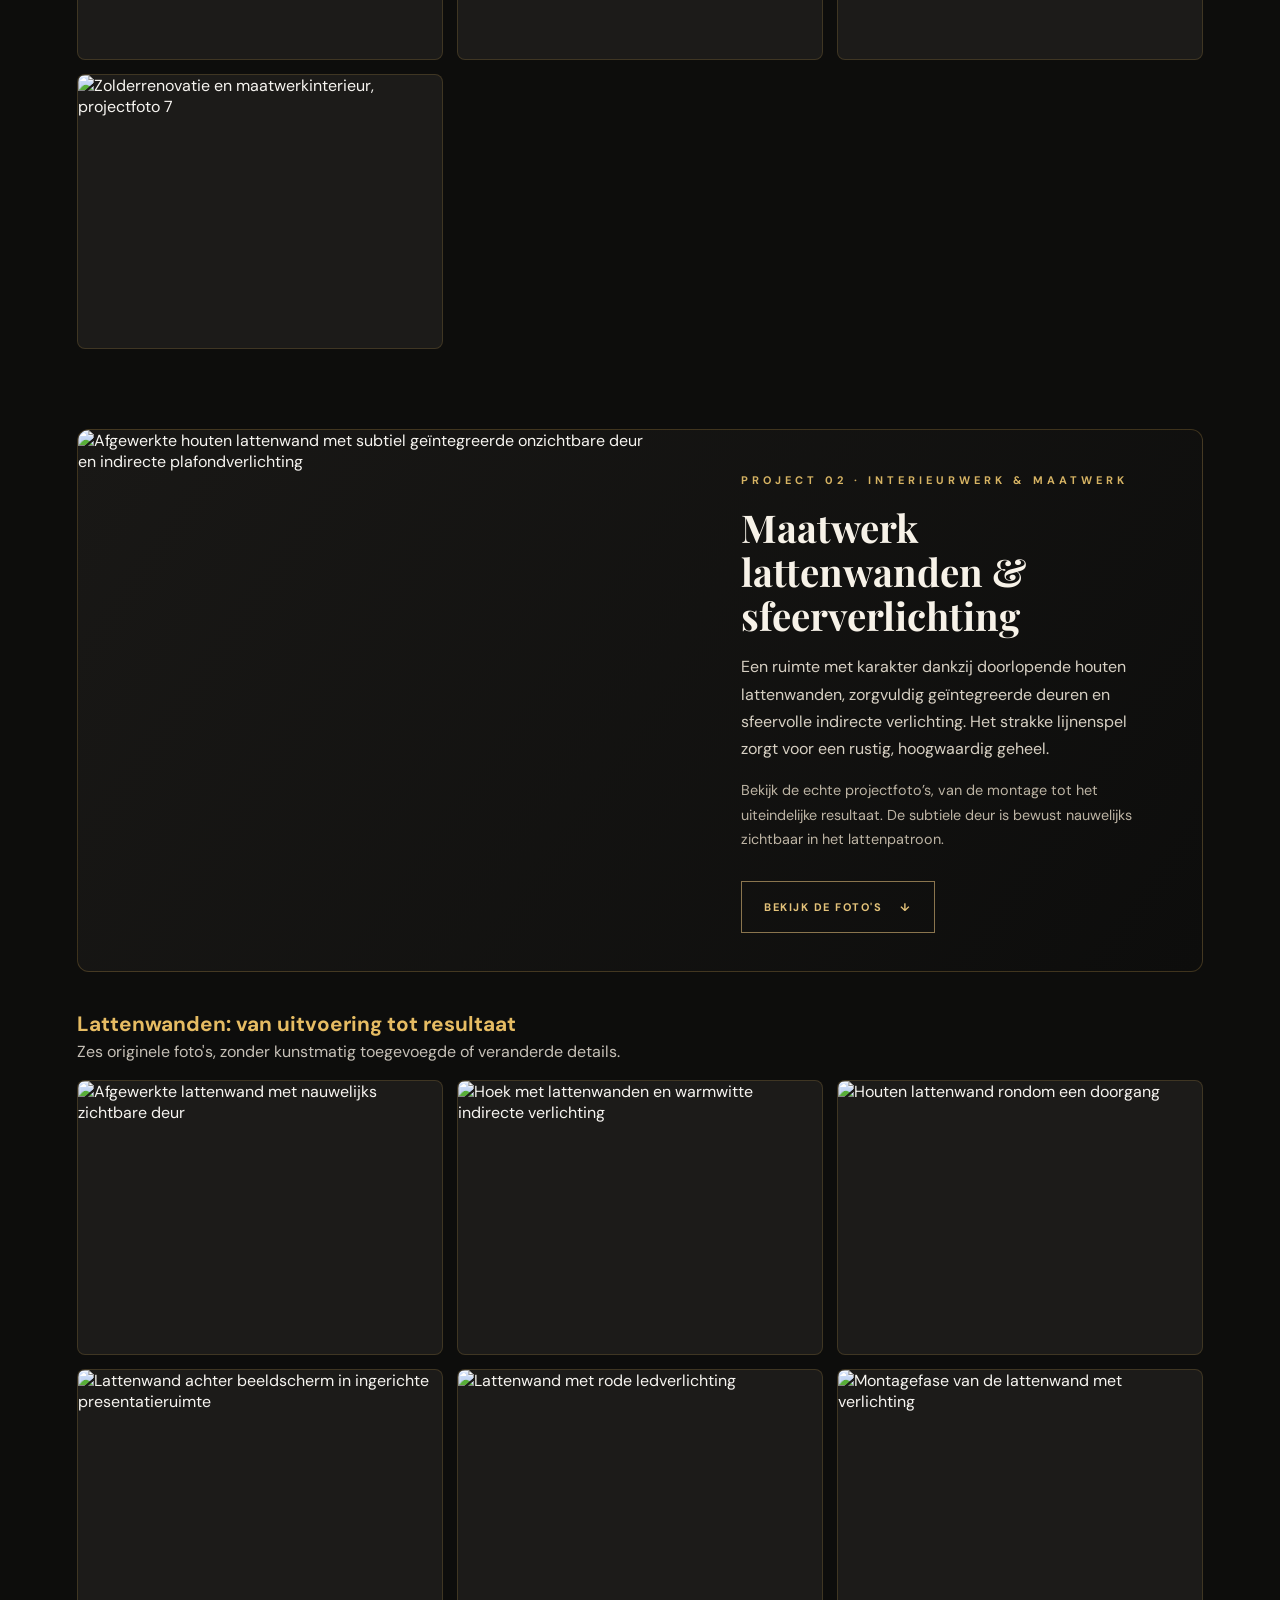
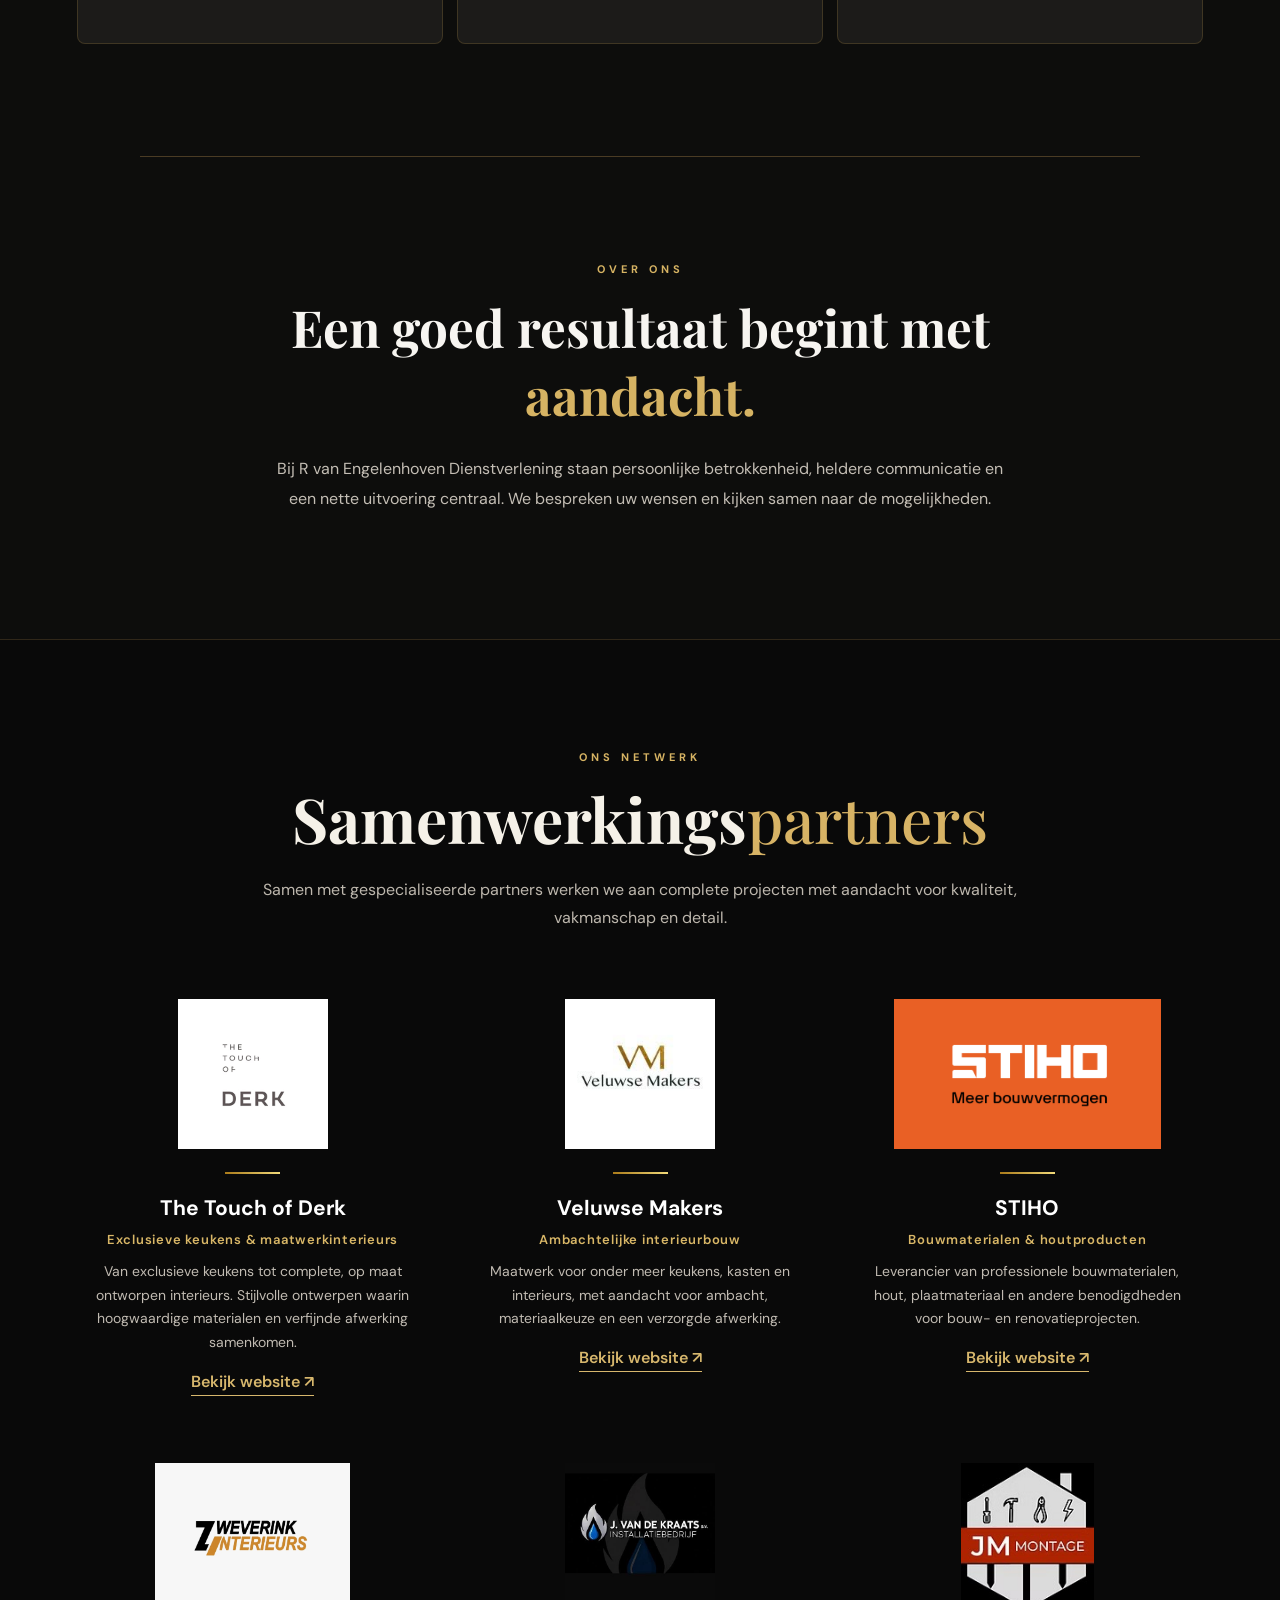
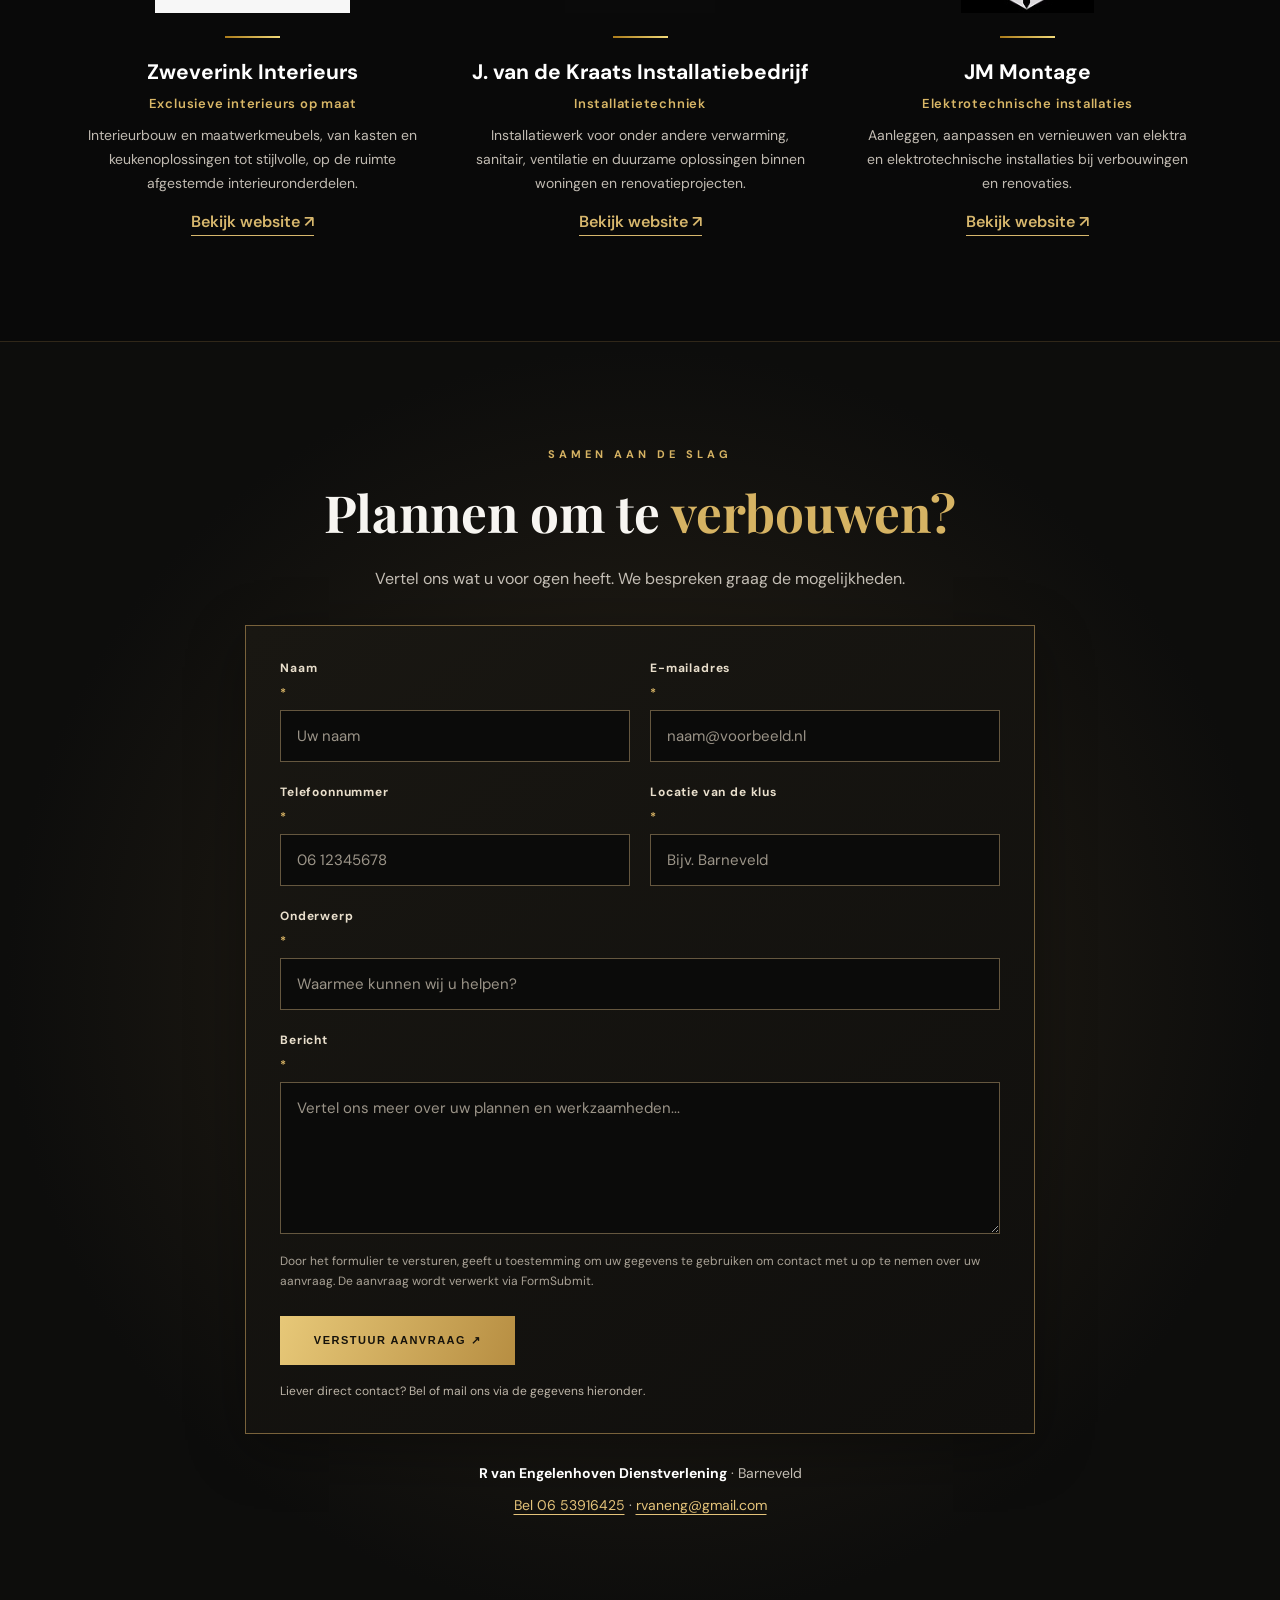
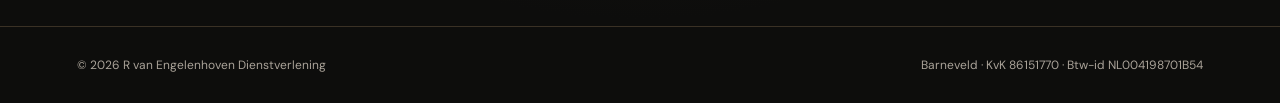
==== commit 05ba91e5: "Add files via upload" ====
--- a/index.html
+++ b/index.html
@@ -1,8 +1,22 @@
-<!doctype html><html lang="nl"><head><meta charset="utf-8"><meta name="viewport" content="width=device-width, initial-scale=1"><meta name="theme-color" content="#0c0c0b"><meta name="description" content="R van Engelenhoven Dienstverlening — afbouw, renovatie en verbouwing met oog voor detail."><title>R van Engelenhoven | Dienstverlening</title><link rel="preconnect" href="https://fonts.googleapis.com"><link rel="preconnect" href="https://fonts.gstatic.com" crossorigin><link href="https://fonts.googleapis.com/css2?family=DM+Sans:wght@400;500;600;700&family=Playfair+Display:wght@500;600;700&display=swap" rel="stylesheet"><link rel="stylesheet" href="style.css?v=20261111-logo-groot"></head><body>
+<!doctype html><html lang="nl"><head><meta charset="utf-8"><meta name="viewport" content="width=device-width, initial-scale=1"><meta name="theme-color" content="#0c0c0b"><meta name="description" content="R van Engelenhoven Dienstverlening — afbouw, renovatie en verbouwing met oog voor detail."><title>R van Engelenhoven | Dienstverlening</title><link rel="preconnect" href="https://fonts.googleapis.com"><link rel="preconnect" href="https://fonts.gstatic.com" crossorigin><link href="https://fonts.googleapis.com/css2?family=DM+Sans:wght@400;500;600;700&family=Playfair+Display:wght@500;600;700&display=swap" rel="stylesheet"><link rel="stylesheet" href="style.css?v=20261111-project02"></head><body>
 <header class="header"><a class="brand" href="#home" aria-label="R van Engelenhoven, naar home"><img src="assets/logo-goud-transparant.png" alt="Logo R van Engelenhoven"></a><button class="menu" aria-label="Menu openen" aria-expanded="false">☰</button><nav class="nav" id="nav"><a href="#home">HOME</a><a href="#diensten">DIENSTEN</a><a href="#projecten">PROJECTEN</a><a href="#over">OVER ONS</a><a href="#partners">PARTNERS</a><a href="#contact">CONTACT</a></nav><a class="top-cta" href="#contact">OFFERTE AANVRAGEN ↗</a></header>
 <main><section id="home" class="hero"><div class="hero-copy"><div class="eyebrow">R VAN ENGELENHOVEN · DIENSTVERLENING</div><h1>Vakmanschap<br>voor uw <em>verbouwing.</em></h1><h2>Afbouw, renovatie &amp; maatwerk</h2><div class="rule"></div><p>Van een gerichte aanpassing tot een complete renovatie. Wij werken met aandacht voor details, duidelijke afspraken en een verzorgd eindresultaat.</p><div class="actions"><a class="btn primary" href="#contact">VRAAG EEN OFFERTE AAN <span>↗</span></a><a class="btn outline" href="#diensten">BEKIJK ONZE DIENSTEN <span>→</span></a></div><div class="features"><span>◇ Persoonlijk contact</span><span>◇ Oog voor detail</span><span>◇ Duidelijke afspraken</span></div></div><div class="hero-visual"><div class="photo"><div class="photo-placeholder"><span>JOUW PROJECTFOTO</span><small>Hier komt een bestaande foto van rvanengelenhoven.nl</small></div></div><div class="photo-note"><strong>MET ZORG UITGEVOERD</strong><p>Renovatie en afbouw met aandacht voor kwaliteit en afwerking.</p></div></div></section>
 <section class="intro craftsmanship" id="diensten"><div class="section-head craftsmanship-head"><div><span class="eyebrow">R VAN ENGELENHOVEN · DIENSTVERLENING</span><h2>Ons <em>vakmanschap</em></h2></div><p>Van vakkundig timmerwerk tot complete verbouwingen en hoogwaardige interieurmontage. Met oog voor detail, precisie en een verzorgde afwerking.</p></div><div class="craft-grid"><article class="craft-card"><div class="craft-photo"><img src="assets/dienst-timmerwerk.jpg" alt="Eigen timmerwerk: houten regelwerk en aftimmering rondom ramen" loading="lazy"></div><div class="craft-body"><span class="craft-kicker">01 — VAKMANSCHAP</span><h3>Timmerwerk</h3><p>Vakkundig timmerwerk, van constructieve aanpassingen tot verfijnde aftimmeringen. Met aandacht voor materiaal, maatvoering en de kleinste details.</p><a href="#contact" class="craft-link">VRAAG EEN OFFERTE AAN <span aria-hidden="true">↗</span></a></div></article><article class="craft-card"><div class="craft-photo"><img src="assets/dienst-verbouwingen.jpg" alt="Eigen verbouwingsproject: zolderruimte met nieuwe plafond- en wandafwerking" loading="lazy"></div><div class="craft-body"><span class="craft-kicker">02 — TRANSFORMATIE</span><h3>Verbouwingen</h3><p>Een bestaande ruimte transformeren tot iets nieuws. Van kleinere aanpassingen tot uitgebreide verbouwingen, met kwaliteit en een strak eindresultaat als uitgangspunt.</p><a href="#contact" class="craft-link">VRAAG EEN OFFERTE AAN <span aria-hidden="true">↗</span></a></div></article><article class="craft-card"><div class="craft-photo"><img src="assets/dienst-interieurmontage.jpg" alt="Sfeerbeeld van een luxe houten maatwerk wandkast" loading="lazy"></div><div class="craft-body"><span class="craft-kicker">03 — PRECISIE</span><h3>Interieurwerk &amp; montage</h3><p>Zorgvuldige montage en afwerking van interieurelementen en maatwerk. Alles wordt met precisie geplaatst voor een stijlvol en duurzaam resultaat.</p><a href="#contact" class="craft-link">VRAAG EEN OFFERTE AAN <span aria-hidden="true">↗</span></a></div></article></div></section>
-<section class="projects" id="projecten"><div class="section-head"><div><span class="eyebrow">ONS WERK</span><h2>Gerealiseerde <em>projecten</em></h2></div><p>Hier plaatsen we de foto's van je bestaande website, zonder ze te vervangen door stockbeelden.</p></div><div class="project-grid"><div class="project-placeholder"><span>PROJECTFOTO 01</span></div><div class="project-placeholder"><span>PROJECTFOTO 02</span></div><div class="project-placeholder"><span>PROJECTFOTO 03</span></div></div></section>
+<section class="projects" id="projecten"><div class="section-head"><div><span class="eyebrow">ECHT UITGEVOERD WERK</span><h2>Gerealiseerde <em>projecten</em></h2></div><p>Een kijkje in ons vakmanschap, van timmerwerk tot maatwerkinterieur.</p></div>
+<article class="featured-project"><div class="featured-photo"><img src="assets/project-01-01.jpg" alt="Zolder met op maat gemaakte oudroze kasten onder het raam" loading="lazy"></div><div class="featured-project-copy"><span class="eyebrow">PROJECT 01 · TIMMERWERK &amp; MAATWERK</span><h3>Zolderrenovatie &amp; maatwerkinterieur</h3><p>Deze zolderruimte is optimaal benut met op maat gemaakte opbergkasten onder de schuine dakwanden en een geïntegreerd bureau. Het timmerwerk en de montage zijn uitgevoerd met aandacht voor de beschikbare ruimte en een verzorgde afwerking.</p><p class="project-note">Onze timmer- en montagewerkzaamheden zijn afgerond. De bewoners hebben het schilderwerk zelf uitgevoerd.</p><a class="btn outline project-jump" href="#projectgalerij">BEKIJK ALLE FOTO'S <span aria-hidden="true">↓</span></a></div></article>
+<div class="project-gallery-head" id="projectgalerij"><h3>Bekijk het project</h3><p>Zeven echte foto's van dit uitgevoerde werk.</p></div><div class="project-gallery"><a href="assets/project-01-01.jpg" target="_blank" rel="noopener" aria-label="Bekijk projectfoto 1 op groot formaat"><img src="assets/project-01-01.jpg" alt="Zolderrenovatie en maatwerkinterieur, projectfoto 1" loading="lazy"></a><a href="assets/project-01-02.jpg" target="_blank" rel="noopener" aria-label="Bekijk projectfoto 2 op groot formaat"><img src="assets/project-01-02.jpg" alt="Zolderrenovatie en maatwerkinterieur, projectfoto 2" loading="lazy"></a><a href="assets/project-01-03.jpg" target="_blank" rel="noopener" aria-label="Bekijk projectfoto 3 op groot formaat"><img src="assets/project-01-03.jpg" alt="Zolderrenovatie en maatwerkinterieur, projectfoto 3" loading="lazy"></a><a href="assets/project-01-04.jpg" target="_blank" rel="noopener" aria-label="Bekijk projectfoto 4 op groot formaat"><img src="assets/project-01-04.jpg" alt="Zolderrenovatie en maatwerkinterieur, projectfoto 4" loading="lazy"></a><a href="assets/project-01-05.jpg" target="_blank" rel="noopener" aria-label="Bekijk projectfoto 5 op groot formaat"><img src="assets/project-01-05.jpg" alt="Zolderrenovatie en maatwerkinterieur, projectfoto 5" loading="lazy"></a><a href="assets/project-01-06.jpg" target="_blank" rel="noopener" aria-label="Bekijk projectfoto 6 op groot formaat"><img src="assets/project-01-06.jpg" alt="Zolderrenovatie en maatwerkinterieur, projectfoto 6" loading="lazy"></a><a href="assets/project-01-07.jpg" target="_blank" rel="noopener" aria-label="Bekijk projectfoto 7 op groot formaat"><img src="assets/project-01-07.jpg" alt="Zolderrenovatie en maatwerkinterieur, projectfoto 7" loading="lazy"></a></div>
+<!-- Project 02: originele, onbewerkte projectfoto's -->
+<article class="featured-project project-two" aria-labelledby="project02-title"><div class="featured-photo"><img src="assets/project-02-01.jpg" alt="Afgewerkte houten lattenwand met subtiel geïntegreerde onzichtbare deur en indirecte plafondverlichting" loading="lazy"></div><div class="featured-project-copy"><span class="eyebrow">PROJECT 02 · INTERIEURWERK &amp; MAATWERK</span><h3 id="project02-title">Maatwerk lattenwanden &amp; sfeerverlichting</h3><p>Een ruimte met karakter dankzij doorlopende houten lattenwanden, zorgvuldig geïntegreerde deuren en sfeervolle indirecte verlichting. Het strakke lijnenspel zorgt voor een rustig, hoogwaardig geheel.</p><p class="project-note">Bekijk de echte projectfoto’s, van de montage tot het uiteindelijke resultaat. De subtiele deur is bewust nauwelijks zichtbaar in het lattenpatroon.</p><a class="btn outline project-jump" href="#project02galerij">BEKIJK DE FOTO'S <span aria-hidden="true">↓</span></a></div></article>
+<div class="project-gallery-head" id="project02galerij"><h3>Lattenwanden: van uitvoering tot resultaat</h3><p>Zes originele foto's, zonder kunstmatig toegevoegde of veranderde details.</p></div>
+<div class="project-gallery project-two-gallery">
+<a href="assets/project-02-01.jpg" target="_blank" rel="noopener" aria-label="Open foto van de afgewerkte lattenwand"><img src="assets/project-02-01.jpg" alt="Afgewerkte lattenwand met nauwelijks zichtbare deur" loading="lazy"></a>
+<a href="assets/project-02-02.jpg" target="_blank" rel="noopener" aria-label="Open foto van de verlichte hoek"><img src="assets/project-02-02.jpg" alt="Hoek met lattenwanden en warmwitte indirecte verlichting" loading="lazy"></a>
+<a href="assets/project-02-03.jpg" target="_blank" rel="noopener" aria-label="Open foto van de doorgang"><img src="assets/project-02-03.jpg" alt="Houten lattenwand rondom een doorgang" loading="lazy"></a>
+<a href="assets/project-02-04.jpg" target="_blank" rel="noopener" aria-label="Open foto van de presentatieruimte"><img src="assets/project-02-04.jpg" alt="Lattenwand achter beeldscherm in ingerichte presentatieruimte" loading="lazy"></a>
+<a href="assets/project-02-05.jpg" target="_blank" rel="noopener" aria-label="Open foto met rode sfeerverlichting"><img src="assets/project-02-05.jpg" alt="Lattenwand met rode ledverlichting" loading="lazy"></a>
+<a href="assets/project-02-06.jpg" target="_blank" rel="noopener" aria-label="Open foto tijdens de montage"><img src="assets/project-02-06.jpg" alt="Montagefase van de lattenwand met verlichting" loading="lazy"></a>
+</div>
+</section>
 <section class="about" id="over"><span class="eyebrow">OVER ONS</span><h2>Een goed resultaat begint met <em>aandacht.</em></h2><p>Bij R van Engelenhoven Dienstverlening staan persoonlijke betrokkenheid, heldere communicatie en een nette uitvoering centraal. We bespreken uw wensen en kijken samen naar de mogelijkheden.</p></section>
 <section class="partners" id="partners"><div class="partners-heading"><span class="eyebrow">ONS NETWERK</span><h2>Samenwerkings<em>partners</em></h2><p>Samen met gespecialiseerde partners werken we aan complete projecten met aandacht voor kwaliteit, vakmanschap en detail.</p></div><div class="partners-grid"><article class="partner"><a class="partner-logo" href="https://www.derk.nl" target="_blank" rel="noopener noreferrer" aria-label="Bezoek website van The Touch of Derk"><img src="assets/touch-of-derk.png" alt="Logo The Touch of Derk" loading="lazy"></a><div class="partner-line"></div><h3>The Touch of Derk</h3><h4>Exclusieve keukens &amp; maatwerkinterieurs</h4><p>Van exclusieve keukens tot complete, op maat ontworpen interieurs. Stijlvolle ontwerpen waarin hoogwaardige materialen en verfijnde afwerking samenkomen.</p><a class="partner-website-link" href="https://www.derk.nl" target="_blank" rel="noopener noreferrer">Bekijk website ↗</a></article><article class="partner"><a class="partner-logo" href="https://veluwsemakers.nl" target="_blank" rel="noopener noreferrer" aria-label="Bezoek website van Veluwse Makers"><img src="assets/veluwse-makers.jpeg" alt="Logo Veluwse Makers" loading="lazy"></a><div class="partner-line"></div><h3>Veluwse Makers</h3><h4>Ambachtelijke interieurbouw</h4><p>Maatwerk voor onder meer keukens, kasten en interieurs, met aandacht voor ambacht, materiaalkeuze en een verzorgde afwerking.</p><a class="partner-website-link" href="https://veluwsemakers.nl" target="_blank" rel="noopener noreferrer">Bekijk website ↗</a></article><article class="partner"><a class="partner-logo" href="https://www.stiho.nl" target="_blank" rel="noopener noreferrer" aria-label="Bezoek website van STIHO"><img src="assets/stiho.png" alt="Logo STIHO" loading="lazy"></a><div class="partner-line"></div><h3>STIHO</h3><h4>Bouwmaterialen &amp; houtproducten</h4><p>Leverancier van professionele bouwmaterialen, hout, plaatmateriaal en andere benodigdheden voor bouw- en renovatieprojecten.</p><a class="partner-website-link" href="https://www.stiho.nl" target="_blank" rel="noopener noreferrer">Bekijk website ↗</a></article><article class="partner"><a class="partner-logo" href="https://www.zweverinkinterieurs.nl" target="_blank" rel="noopener noreferrer" aria-label="Bezoek website van Zweverink Interieurs"><img src="assets/zweverink-interieurs.webp" alt="Logo Zweverink Interieurs" loading="lazy"></a><div class="partner-line"></div><h3>Zweverink Interieurs</h3><h4>Exclusieve interieurs op maat</h4><p>Interieurbouw en maatwerkmeubels, van kasten en keukenoplossingen tot stijlvolle, op de ruimte afgestemde interieuronderdelen.</p><a class="partner-website-link" href="https://www.zweverinkinterieurs.nl" target="_blank" rel="noopener noreferrer">Bekijk website ↗</a></article><article class="partner"><a class="partner-logo" href="https://jvandekraatsinstallatie.nl" target="_blank" rel="noopener noreferrer" aria-label="Bezoek website van J. van de Kraats Installatiebedrijf"><img src="assets/van-de-kraats.jpeg" alt="Logo J. van de Kraats Installatiebedrijf" loading="lazy"></a><div class="partner-line"></div><h3>J. van de Kraats Installatiebedrijf</h3><h4>Installatietechniek</h4><p>Installatiewerk voor onder andere verwarming, sanitair, ventilatie en duurzame oplossingen binnen woningen en renovatieprojecten.</p><a class="partner-website-link" href="https://jvandekraatsinstallatie.nl" target="_blank" rel="noopener noreferrer">Bekijk website ↗</a></article><article class="partner"><a class="partner-logo" href="https://www.jm-montage.com" target="_blank" rel="noopener noreferrer" aria-label="Bezoek website van JM Montage"><img src="assets/jm-montage.jpeg" alt="Logo JM Montage" loading="lazy"></a><div class="partner-line"></div><h3>JM Montage</h3><h4>Elektrotechnische installaties</h4><p>Aanleggen, aanpassen en vernieuwen van elektra en elektrotechnische installaties bij verbouwingen en renovaties.</p><a class="partner-website-link" href="https://www.jm-montage.com" target="_blank" rel="noopener noreferrer">Bekijk website ↗</a></article></div></section>
 <section class="contact" id="contact"><span class="eyebrow">SAMEN AAN DE SLAG</span><h2>Plannen om te <em>verbouwen?</em></h2><p>Vertel ons wat u voor ogen heeft. We bespreken graag de mogelijkheden.</p><form class="quote-form" action="https://formsubmit.co/rvaneng@gmail.com" method="POST">
--- a/style.css
+++ b/style.css
@@ -38,3 +38,11 @@
 @media(max-width:1100px){.header .brand img{width:245px}}
 @media(max-width:760px){.header{height:100px}.header .brand img{width:min(62vw,260px);height:auto}.header .nav{top:99px}}
 @media(max-width:390px){.header .brand img{width:min(59vw,225px)}}
+
+/* Project 01 — responsive fotogalerij */
+.featured-project{display:grid;grid-template-columns:minmax(0,1.15fr) minmax(0,1fr);gap:clamp(20px,4vw,55px);align-items:center;margin-top:24px;background:linear-gradient(125deg,#191816,#0d0d0c);border:1px solid rgba(202,160,76,.25);border-radius:12px;overflow:hidden}
+.featured-photo{height:100%;min-height:340px;overflow:hidden}.featured-photo img{display:block;width:100%;height:100%;min-height:340px;object-fit:cover}.featured-project-copy{padding:clamp(20px,3vw,42px)}.featured-project-copy h3{font-family:'Playfair Display',Georgia,serif;font-size:clamp(26px,3vw,43px);line-height:1.15;color:#f7f2e8;margin:16px 0}.featured-project-copy p{color:#d7d0c3;line-height:1.7}.featured-project-copy .project-note{font-size:.9rem;color:#bdb4a4}.project-jump{display:inline-flex;margin-top:15px;align-items:center;gap:18px;max-width:100%;box-sizing:border-box}.project-gallery-head{margin:38px 0 18px}.project-gallery-head h3{color:#e6bc63;font-size:1.3rem;margin:0 0 4px}.project-gallery-head p{color:#c6c0b7;margin:0}.project-gallery{display:grid;grid-template-columns:repeat(3,minmax(0,1fr));gap:14px}.project-gallery a{display:block;min-width:0;aspect-ratio:4/3;overflow:hidden;border:1px solid rgba(202,160,76,.2);border-radius:8px;background:#1c1b19}.project-gallery img{display:block;width:100%;height:100%;object-fit:cover;transition:transform .25s}.project-gallery a:hover img{transform:scale(1.035)}
+@media(max-width:720px){.featured-project{grid-template-columns:1fr}.featured-photo,.featured-photo img{height:auto;min-height:0;max-height:380px;aspect-ratio:4/3;object-fit:cover}.featured-project-copy{padding:20px}.featured-project-copy h3{font-size:28px}.project-gallery{grid-template-columns:repeat(2,minmax(0,1fr));gap:9px}.project-gallery a{aspect-ratio:3/4}.project-jump{font-size:12px;padding:13px 16px}}
+
+/* Project 02: ruimte tussen projecten, mobiel geoptimaliseerd */
+.project-two{margin-top:80px}.project-two-gallery{margin-bottom:12px}.project-two .featured-photo img{object-position:center center}@media(max-width:720px){.project-two{margin-top:58px}.project-two-gallery img{object-position:center center}}
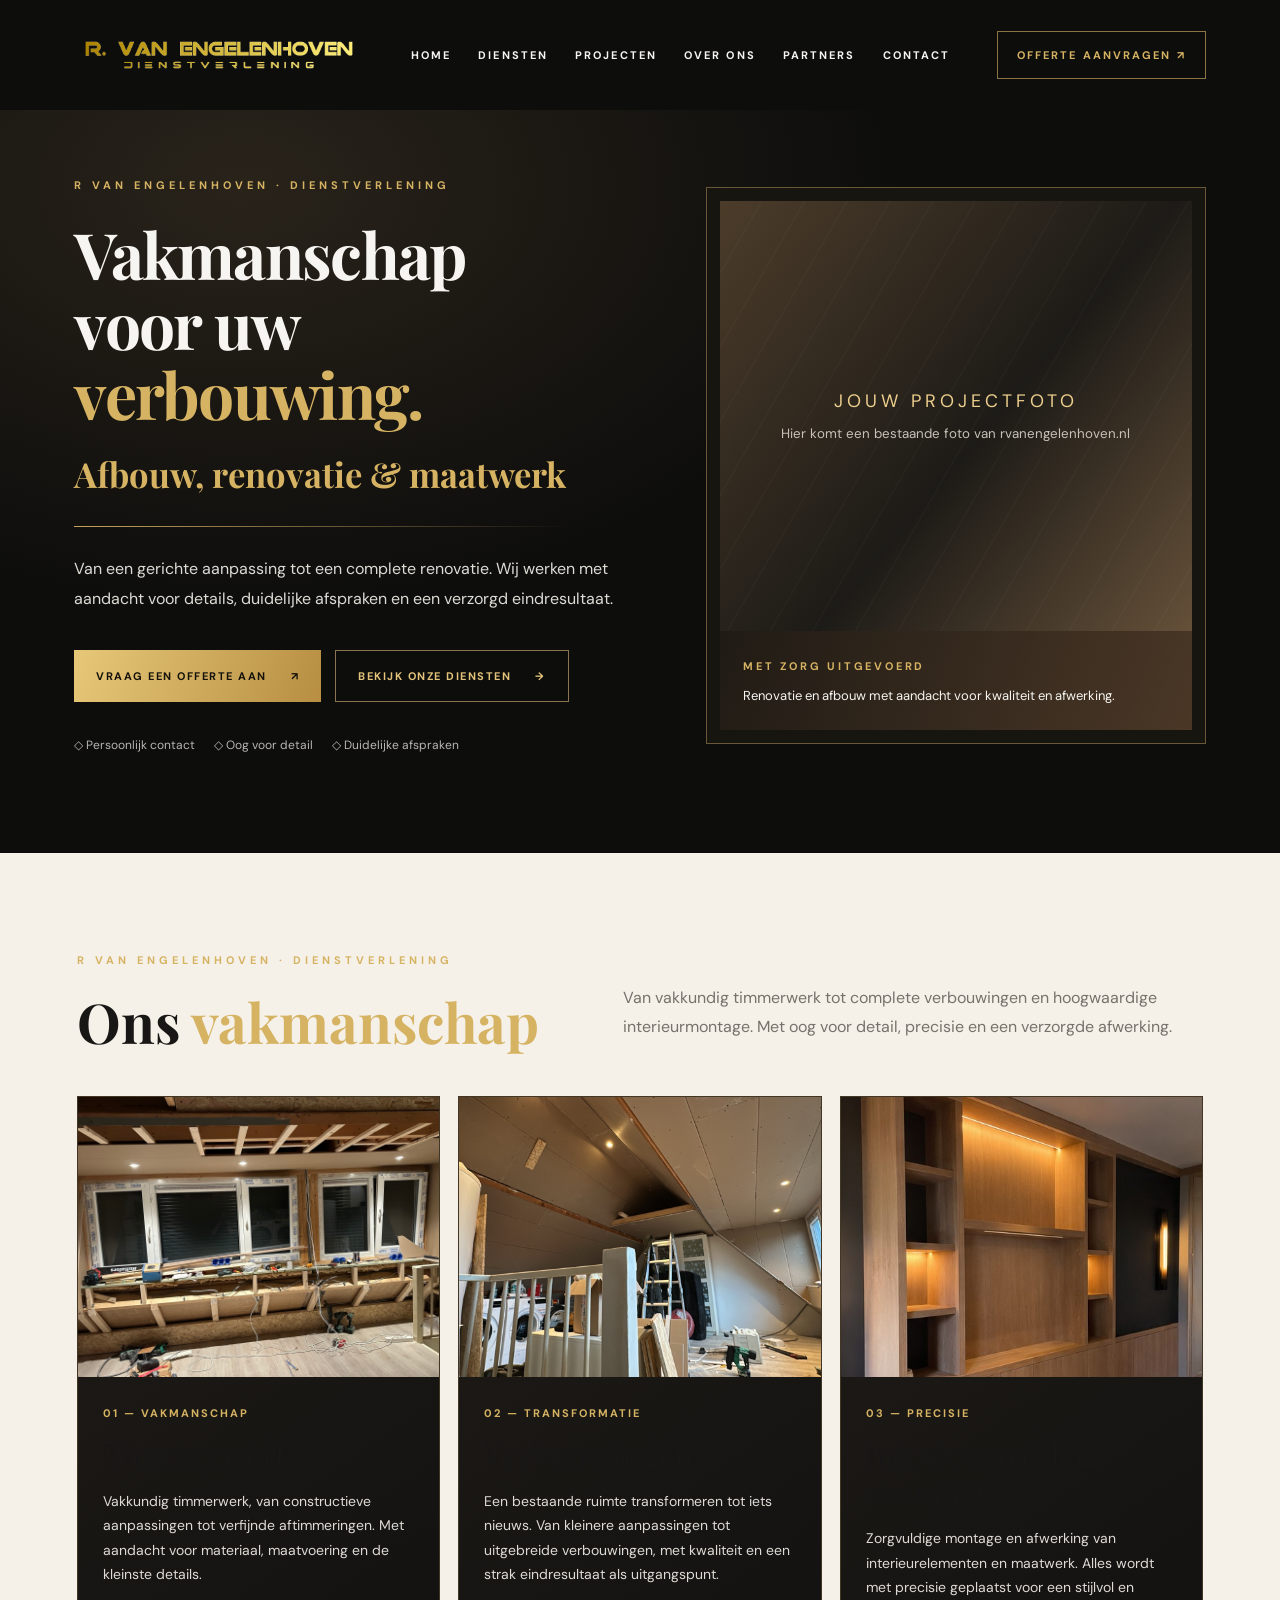
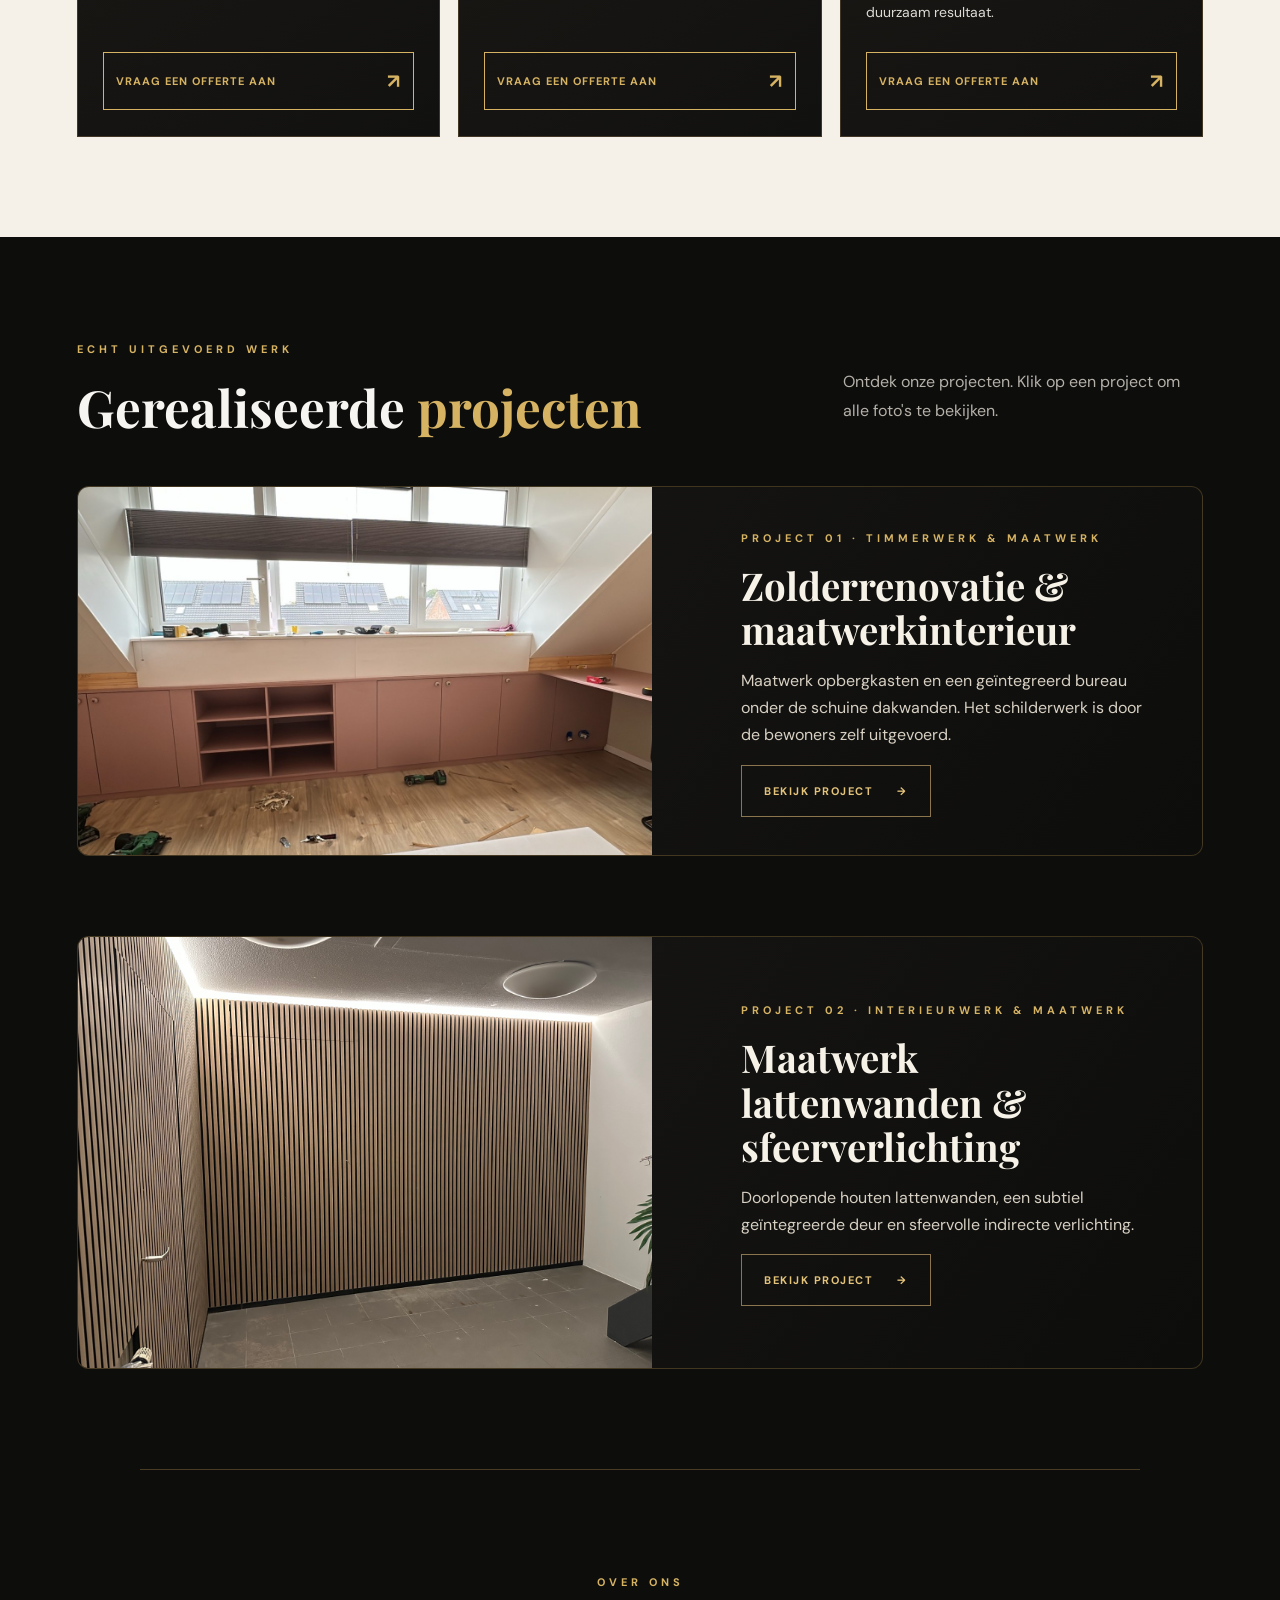
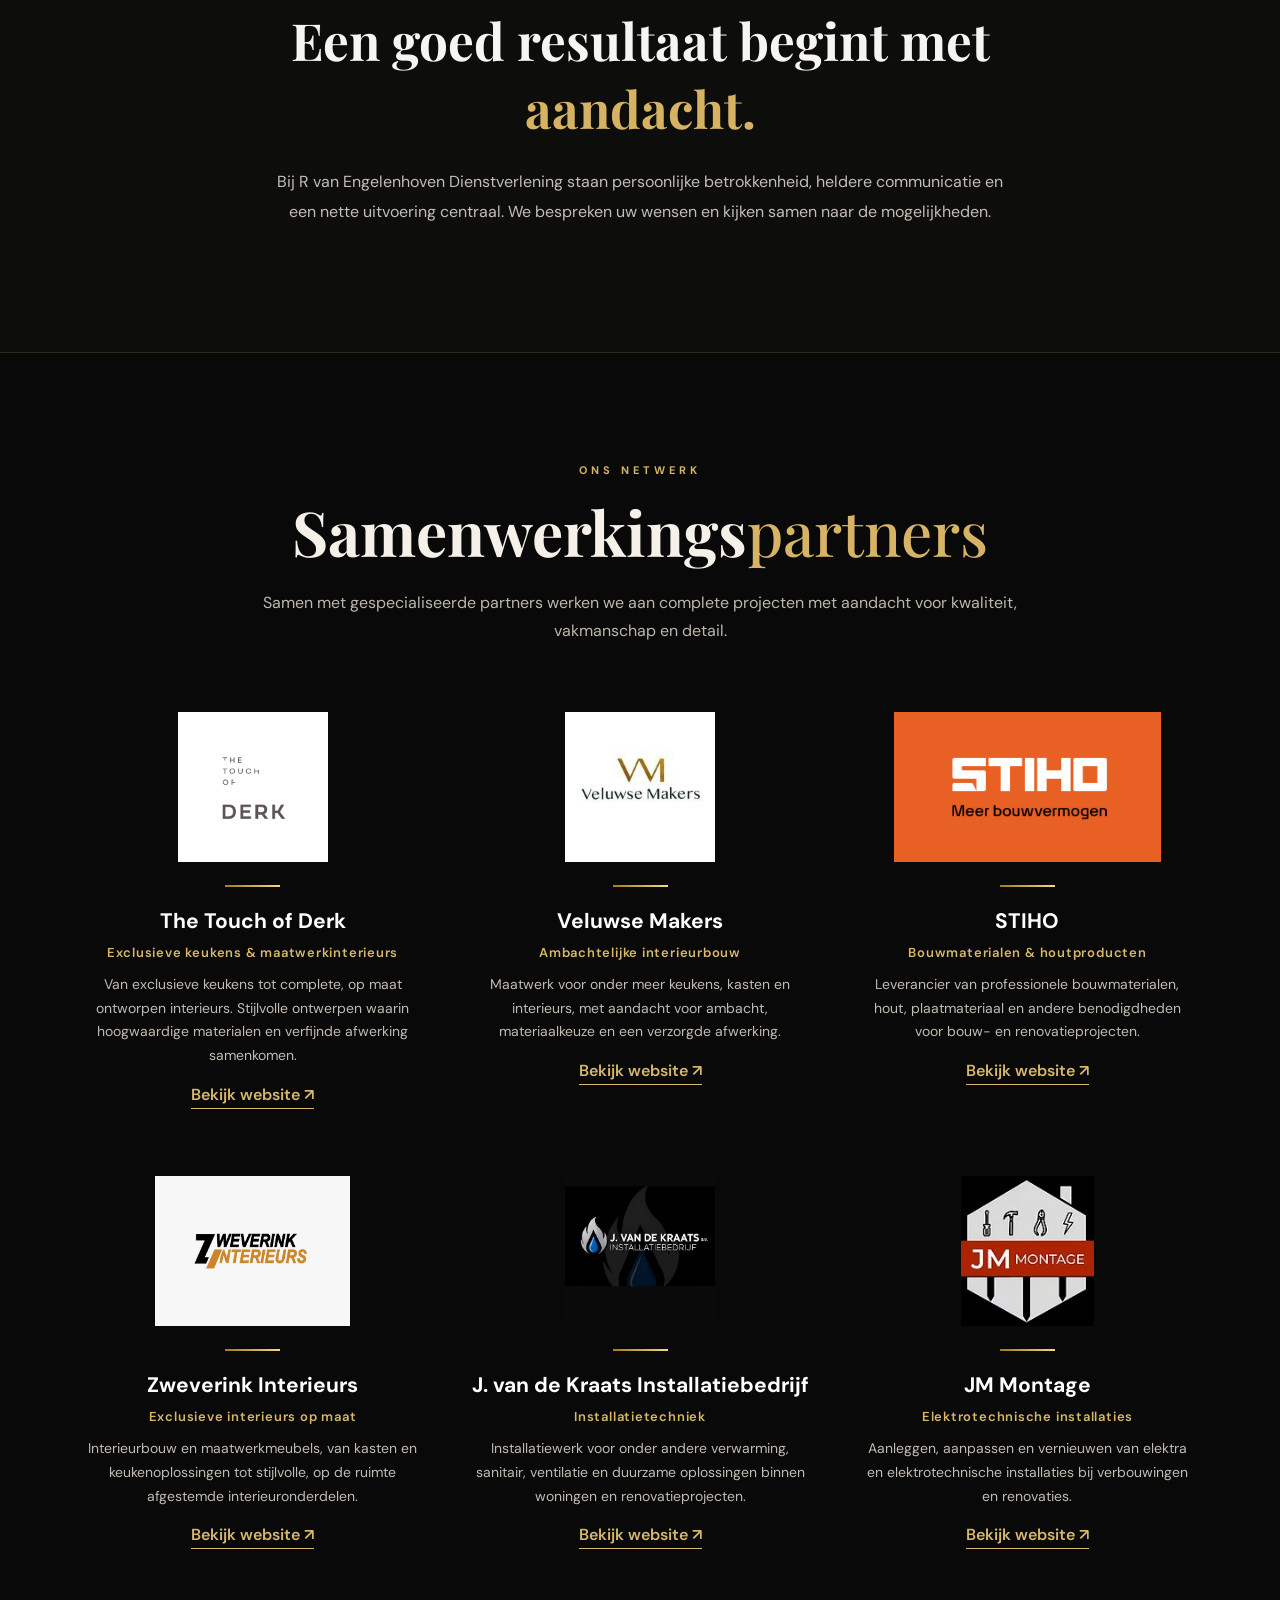
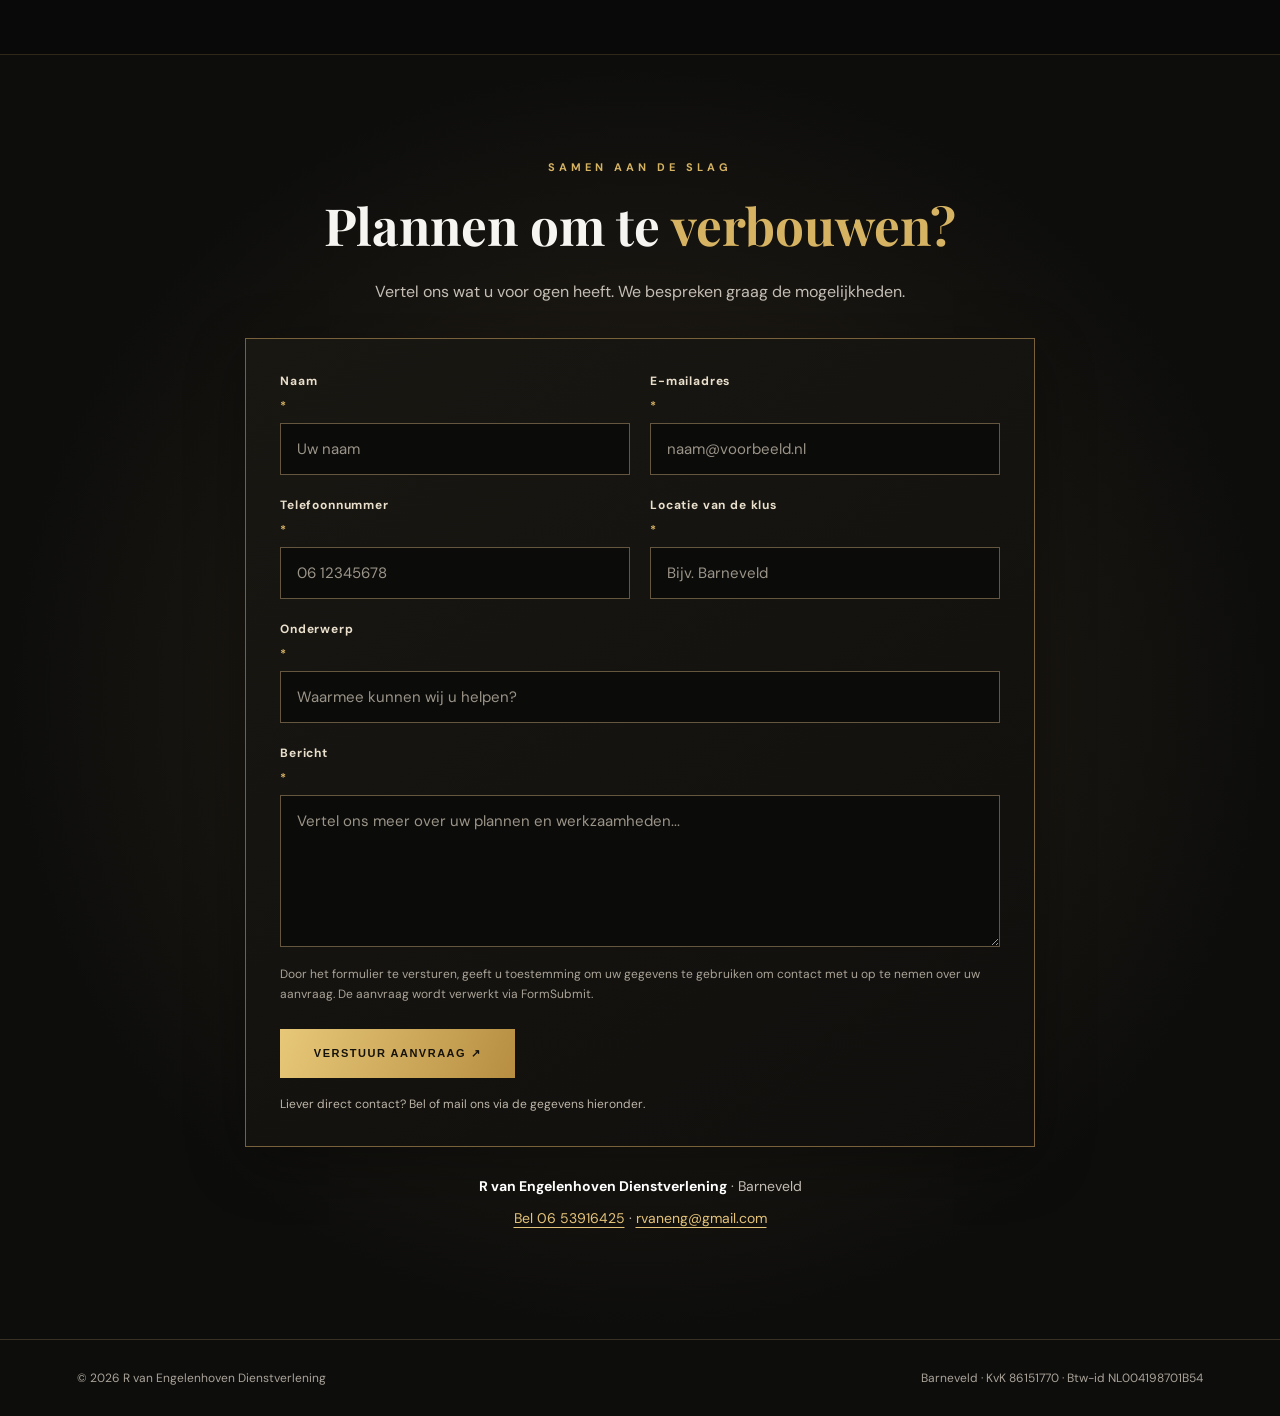
==== commit 33582317: "Add files via upload" ====
--- a/index.html
+++ b/index.html
@@ -1,24 +1,11 @@
-<!doctype html><html lang="nl"><head><meta charset="utf-8"><meta name="viewport" content="width=device-width, initial-scale=1"><meta name="theme-color" content="#0c0c0b"><meta name="description" content="R van Engelenhoven Dienstverlening — afbouw, renovatie en verbouwing met oog voor detail."><title>R van Engelenhoven | Dienstverlening</title><link rel="preconnect" href="https://fonts.googleapis.com"><link rel="preconnect" href="https://fonts.gstatic.com" crossorigin><link href="https://fonts.googleapis.com/css2?family=DM+Sans:wght@400;500;600;700&family=Playfair+Display:wght@500;600;700&display=swap" rel="stylesheet"><link rel="stylesheet" href="style.css?v=20261111-project02"></head><body>
+<!doctype html><html lang="nl"><head><meta charset="utf-8"><meta name="viewport" content="width=device-width, initial-scale=1"><meta name="theme-color" content="#0c0c0b"><meta name="description" content="R van Engelenhoven Dienstverlening — afbouw, renovatie en verbouwing met oog voor detail."><title>R van Engelenhoven | Dienstverlening</title><link rel="preconnect" href="https://fonts.googleapis.com"><link rel="preconnect" href="https://fonts.gstatic.com" crossorigin><link href="https://fonts.googleapis.com/css2?family=DM+Sans:wght@400;500;600;700&family=Playfair+Display:wght@500;600;700&display=swap" rel="stylesheet"><link rel="stylesheet" href="style.css?v=20261111-projectpages"></head><body>
 <header class="header"><a class="brand" href="#home" aria-label="R van Engelenhoven, naar home"><img src="assets/logo-goud-transparant.png" alt="Logo R van Engelenhoven"></a><button class="menu" aria-label="Menu openen" aria-expanded="false">☰</button><nav class="nav" id="nav"><a href="#home">HOME</a><a href="#diensten">DIENSTEN</a><a href="#projecten">PROJECTEN</a><a href="#over">OVER ONS</a><a href="#partners">PARTNERS</a><a href="#contact">CONTACT</a></nav><a class="top-cta" href="#contact">OFFERTE AANVRAGEN ↗</a></header>
 <main><section id="home" class="hero"><div class="hero-copy"><div class="eyebrow">R VAN ENGELENHOVEN · DIENSTVERLENING</div><h1>Vakmanschap<br>voor uw <em>verbouwing.</em></h1><h2>Afbouw, renovatie &amp; maatwerk</h2><div class="rule"></div><p>Van een gerichte aanpassing tot een complete renovatie. Wij werken met aandacht voor details, duidelijke afspraken en een verzorgd eindresultaat.</p><div class="actions"><a class="btn primary" href="#contact">VRAAG EEN OFFERTE AAN <span>↗</span></a><a class="btn outline" href="#diensten">BEKIJK ONZE DIENSTEN <span>→</span></a></div><div class="features"><span>◇ Persoonlijk contact</span><span>◇ Oog voor detail</span><span>◇ Duidelijke afspraken</span></div></div><div class="hero-visual"><div class="photo"><div class="photo-placeholder"><span>JOUW PROJECTFOTO</span><small>Hier komt een bestaande foto van rvanengelenhoven.nl</small></div></div><div class="photo-note"><strong>MET ZORG UITGEVOERD</strong><p>Renovatie en afbouw met aandacht voor kwaliteit en afwerking.</p></div></div></section>
 <section class="intro craftsmanship" id="diensten"><div class="section-head craftsmanship-head"><div><span class="eyebrow">R VAN ENGELENHOVEN · DIENSTVERLENING</span><h2>Ons <em>vakmanschap</em></h2></div><p>Van vakkundig timmerwerk tot complete verbouwingen en hoogwaardige interieurmontage. Met oog voor detail, precisie en een verzorgde afwerking.</p></div><div class="craft-grid"><article class="craft-card"><div class="craft-photo"><img src="assets/dienst-timmerwerk.jpg" alt="Eigen timmerwerk: houten regelwerk en aftimmering rondom ramen" loading="lazy"></div><div class="craft-body"><span class="craft-kicker">01 — VAKMANSCHAP</span><h3>Timmerwerk</h3><p>Vakkundig timmerwerk, van constructieve aanpassingen tot verfijnde aftimmeringen. Met aandacht voor materiaal, maatvoering en de kleinste details.</p><a href="#contact" class="craft-link">VRAAG EEN OFFERTE AAN <span aria-hidden="true">↗</span></a></div></article><article class="craft-card"><div class="craft-photo"><img src="assets/dienst-verbouwingen.jpg" alt="Eigen verbouwingsproject: zolderruimte met nieuwe plafond- en wandafwerking" loading="lazy"></div><div class="craft-body"><span class="craft-kicker">02 — TRANSFORMATIE</span><h3>Verbouwingen</h3><p>Een bestaande ruimte transformeren tot iets nieuws. Van kleinere aanpassingen tot uitgebreide verbouwingen, met kwaliteit en een strak eindresultaat als uitgangspunt.</p><a href="#contact" class="craft-link">VRAAG EEN OFFERTE AAN <span aria-hidden="true">↗</span></a></div></article><article class="craft-card"><div class="craft-photo"><img src="assets/dienst-interieurmontage.jpg" alt="Sfeerbeeld van een luxe houten maatwerk wandkast" loading="lazy"></div><div class="craft-body"><span class="craft-kicker">03 — PRECISIE</span><h3>Interieurwerk &amp; montage</h3><p>Zorgvuldige montage en afwerking van interieurelementen en maatwerk. Alles wordt met precisie geplaatst voor een stijlvol en duurzaam resultaat.</p><a href="#contact" class="craft-link">VRAAG EEN OFFERTE AAN <span aria-hidden="true">↗</span></a></div></article></div></section>
-<section class="projects" id="projecten"><div class="section-head"><div><span class="eyebrow">ECHT UITGEVOERD WERK</span><h2>Gerealiseerde <em>projecten</em></h2></div><p>Een kijkje in ons vakmanschap, van timmerwerk tot maatwerkinterieur.</p></div>
-<article class="featured-project"><div class="featured-photo"><img src="assets/project-01-01.jpg" alt="Zolder met op maat gemaakte oudroze kasten onder het raam" loading="lazy"></div><div class="featured-project-copy"><span class="eyebrow">PROJECT 01 · TIMMERWERK &amp; MAATWERK</span><h3>Zolderrenovatie &amp; maatwerkinterieur</h3><p>Deze zolderruimte is optimaal benut met op maat gemaakte opbergkasten onder de schuine dakwanden en een geïntegreerd bureau. Het timmerwerk en de montage zijn uitgevoerd met aandacht voor de beschikbare ruimte en een verzorgde afwerking.</p><p class="project-note">Onze timmer- en montagewerkzaamheden zijn afgerond. De bewoners hebben het schilderwerk zelf uitgevoerd.</p><a class="btn outline project-jump" href="#projectgalerij">BEKIJK ALLE FOTO'S <span aria-hidden="true">↓</span></a></div></article>
-<div class="project-gallery-head" id="projectgalerij"><h3>Bekijk het project</h3><p>Zeven echte foto's van dit uitgevoerde werk.</p></div><div class="project-gallery"><a href="assets/project-01-01.jpg" target="_blank" rel="noopener" aria-label="Bekijk projectfoto 1 op groot formaat"><img src="assets/project-01-01.jpg" alt="Zolderrenovatie en maatwerkinterieur, projectfoto 1" loading="lazy"></a><a href="assets/project-01-02.jpg" target="_blank" rel="noopener" aria-label="Bekijk projectfoto 2 op groot formaat"><img src="assets/project-01-02.jpg" alt="Zolderrenovatie en maatwerkinterieur, projectfoto 2" loading="lazy"></a><a href="assets/project-01-03.jpg" target="_blank" rel="noopener" aria-label="Bekijk projectfoto 3 op groot formaat"><img src="assets/project-01-03.jpg" alt="Zolderrenovatie en maatwerkinterieur, projectfoto 3" loading="lazy"></a><a href="assets/project-01-04.jpg" target="_blank" rel="noopener" aria-label="Bekijk projectfoto 4 op groot formaat"><img src="assets/project-01-04.jpg" alt="Zolderrenovatie en maatwerkinterieur, projectfoto 4" loading="lazy"></a><a href="assets/project-01-05.jpg" target="_blank" rel="noopener" aria-label="Bekijk projectfoto 5 op groot formaat"><img src="assets/project-01-05.jpg" alt="Zolderrenovatie en maatwerkinterieur, projectfoto 5" loading="lazy"></a><a href="assets/project-01-06.jpg" target="_blank" rel="noopener" aria-label="Bekijk projectfoto 6 op groot formaat"><img src="assets/project-01-06.jpg" alt="Zolderrenovatie en maatwerkinterieur, projectfoto 6" loading="lazy"></a><a href="assets/project-01-07.jpg" target="_blank" rel="noopener" aria-label="Bekijk projectfoto 7 op groot formaat"><img src="assets/project-01-07.jpg" alt="Zolderrenovatie en maatwerkinterieur, projectfoto 7" loading="lazy"></a></div>
-<!-- Project 02: originele, onbewerkte projectfoto's -->
-<article class="featured-project project-two" aria-labelledby="project02-title"><div class="featured-photo"><img src="assets/project-02-01.jpg" alt="Afgewerkte houten lattenwand met subtiel geïntegreerde onzichtbare deur en indirecte plafondverlichting" loading="lazy"></div><div class="featured-project-copy"><span class="eyebrow">PROJECT 02 · INTERIEURWERK &amp; MAATWERK</span><h3 id="project02-title">Maatwerk lattenwanden &amp; sfeerverlichting</h3><p>Een ruimte met karakter dankzij doorlopende houten lattenwanden, zorgvuldig geïntegreerde deuren en sfeervolle indirecte verlichting. Het strakke lijnenspel zorgt voor een rustig, hoogwaardig geheel.</p><p class="project-note">Bekijk de echte projectfoto’s, van de montage tot het uiteindelijke resultaat. De subtiele deur is bewust nauwelijks zichtbaar in het lattenpatroon.</p><a class="btn outline project-jump" href="#project02galerij">BEKIJK DE FOTO'S <span aria-hidden="true">↓</span></a></div></article>
-<div class="project-gallery-head" id="project02galerij"><h3>Lattenwanden: van uitvoering tot resultaat</h3><p>Zes originele foto's, zonder kunstmatig toegevoegde of veranderde details.</p></div>
-<div class="project-gallery project-two-gallery">
-<a href="assets/project-02-01.jpg" target="_blank" rel="noopener" aria-label="Open foto van de afgewerkte lattenwand"><img src="assets/project-02-01.jpg" alt="Afgewerkte lattenwand met nauwelijks zichtbare deur" loading="lazy"></a>
-<a href="assets/project-02-02.jpg" target="_blank" rel="noopener" aria-label="Open foto van de verlichte hoek"><img src="assets/project-02-02.jpg" alt="Hoek met lattenwanden en warmwitte indirecte verlichting" loading="lazy"></a>
-<a href="assets/project-02-03.jpg" target="_blank" rel="noopener" aria-label="Open foto van de doorgang"><img src="assets/project-02-03.jpg" alt="Houten lattenwand rondom een doorgang" loading="lazy"></a>
-<a href="assets/project-02-04.jpg" target="_blank" rel="noopener" aria-label="Open foto van de presentatieruimte"><img src="assets/project-02-04.jpg" alt="Lattenwand achter beeldscherm in ingerichte presentatieruimte" loading="lazy"></a>
-<a href="assets/project-02-05.jpg" target="_blank" rel="noopener" aria-label="Open foto met rode sfeerverlichting"><img src="assets/project-02-05.jpg" alt="Lattenwand met rode ledverlichting" loading="lazy"></a>
-<a href="assets/project-02-06.jpg" target="_blank" rel="noopener" aria-label="Open foto tijdens de montage"><img src="assets/project-02-06.jpg" alt="Montagefase van de lattenwand met verlichting" loading="lazy"></a>
-</div>
-</section>
-<section class="about" id="over"><span class="eyebrow">OVER ONS</span><h2>Een goed resultaat begint met <em>aandacht.</em></h2><p>Bij R van Engelenhoven Dienstverlening staan persoonlijke betrokkenheid, heldere communicatie en een nette uitvoering centraal. We bespreken uw wensen en kijken samen naar de mogelijkheden.</p></section>
-<section class="partners" id="partners"><div class="partners-heading"><span class="eyebrow">ONS NETWERK</span><h2>Samenwerkings<em>partners</em></h2><p>Samen met gespecialiseerde partners werken we aan complete projecten met aandacht voor kwaliteit, vakmanschap en detail.</p></div><div class="partners-grid"><article class="partner"><a class="partner-logo" href="https://www.derk.nl" target="_blank" rel="noopener noreferrer" aria-label="Bezoek website van The Touch of Derk"><img src="assets/touch-of-derk.png" alt="Logo The Touch of Derk" loading="lazy"></a><div class="partner-line"></div><h3>The Touch of Derk</h3><h4>Exclusieve keukens &amp; maatwerkinterieurs</h4><p>Van exclusieve keukens tot complete, op maat ontworpen interieurs. Stijlvolle ontwerpen waarin hoogwaardige materialen en verfijnde afwerking samenkomen.</p><a class="partner-website-link" href="https://www.derk.nl" target="_blank" rel="noopener noreferrer">Bekijk website ↗</a></article><article class="partner"><a class="partner-logo" href="https://veluwsemakers.nl" target="_blank" rel="noopener noreferrer" aria-label="Bezoek website van Veluwse Makers"><img src="assets/veluwse-makers.jpeg" alt="Logo Veluwse Makers" loading="lazy"></a><div class="partner-line"></div><h3>Veluwse Makers</h3><h4>Ambachtelijke interieurbouw</h4><p>Maatwerk voor onder meer keukens, kasten en interieurs, met aandacht voor ambacht, materiaalkeuze en een verzorgde afwerking.</p><a class="partner-website-link" href="https://veluwsemakers.nl" target="_blank" rel="noopener noreferrer">Bekijk website ↗</a></article><article class="partner"><a class="partner-logo" href="https://www.stiho.nl" target="_blank" rel="noopener noreferrer" aria-label="Bezoek website van STIHO"><img src="assets/stiho.png" alt="Logo STIHO" loading="lazy"></a><div class="partner-line"></div><h3>STIHO</h3><h4>Bouwmaterialen &amp; houtproducten</h4><p>Leverancier van professionele bouwmaterialen, hout, plaatmateriaal en andere benodigdheden voor bouw- en renovatieprojecten.</p><a class="partner-website-link" href="https://www.stiho.nl" target="_blank" rel="noopener noreferrer">Bekijk website ↗</a></article><article class="partner"><a class="partner-logo" href="https://www.zweverinkinterieurs.nl" target="_blank" rel="noopener noreferrer" aria-label="Bezoek website van Zweverink Interieurs"><img src="assets/zweverink-interieurs.webp" alt="Logo Zweverink Interieurs" loading="lazy"></a><div class="partner-line"></div><h3>Zweverink Interieurs</h3><h4>Exclusieve interieurs op maat</h4><p>Interieurbouw en maatwerkmeubels, van kasten en keukenoplossingen tot stijlvolle, op de ruimte afgestemde interieuronderdelen.</p><a class="partner-website-link" href="https://www.zweverinkinterieurs.nl" target="_blank" rel="noopener noreferrer">Bekijk website ↗</a></article><article class="partner"><a class="partner-logo" href="https://jvandekraatsinstallatie.nl" target="_blank" rel="noopener noreferrer" aria-label="Bezoek website van J. van de Kraats Installatiebedrijf"><img src="assets/van-de-kraats.jpeg" alt="Logo J. van de Kraats Installatiebedrijf" loading="lazy"></a><div class="partner-line"></div><h3>J. van de Kraats Installatiebedrijf</h3><h4>Installatietechniek</h4><p>Installatiewerk voor onder andere verwarming, sanitair, ventilatie en duurzame oplossingen binnen woningen en renovatieprojecten.</p><a class="partner-website-link" href="https://jvandekraatsinstallatie.nl" target="_blank" rel="noopener noreferrer">Bekijk website ↗</a></article><article class="partner"><a class="partner-logo" href="https://www.jm-montage.com" target="_blank" rel="noopener noreferrer" aria-label="Bezoek website van JM Montage"><img src="assets/jm-montage.jpeg" alt="Logo JM Montage" loading="lazy"></a><div class="partner-line"></div><h3>JM Montage</h3><h4>Elektrotechnische installaties</h4><p>Aanleggen, aanpassen en vernieuwen van elektra en elektrotechnische installaties bij verbouwingen en renovaties.</p><a class="partner-website-link" href="https://www.jm-montage.com" target="_blank" rel="noopener noreferrer">Bekijk website ↗</a></article></div></section>
+<section class="projects" id="projecten"><div class="section-head"><div><span class="eyebrow">ECHT UITGEVOERD WERK</span><h2>Gerealiseerde <em>projecten</em></h2></div><p>Ontdek onze projecten. Klik op een project om alle foto's te bekijken.</p></div>
+<article class="featured-project"><a class="featured-photo" href="project-zolderrenovatie.html"><img src="assets/project-01-01.jpg" alt="Maatwerk kasten in een zolderruimte" loading="lazy"></a><div class="featured-project-copy"><span class="eyebrow">PROJECT 01 · TIMMERWERK &amp; MAATWERK</span><h3>Zolderrenovatie &amp; maatwerkinterieur</h3><p>Maatwerk opbergkasten en een geïntegreerd bureau onder de schuine dakwanden. Het schilderwerk is door de bewoners zelf uitgevoerd.</p><a class="btn outline" href="project-zolderrenovatie.html">BEKIJK PROJECT <span aria-hidden="true">→</span></a></div></article>
+<article class="featured-project project-two"><a class="featured-photo" href="project-lattenwanden.html"><img src="assets/project-02-01.jpg" alt="Maatwerk houten lattenwand met subtiel weggewerkte deur" loading="lazy"></a><div class="featured-project-copy"><span class="eyebrow">PROJECT 02 · INTERIEURWERK &amp; MAATWERK</span><h3>Maatwerk lattenwanden &amp; sfeerverlichting</h3><p>Doorlopende houten lattenwanden, een subtiel geïntegreerde deur en sfeervolle indirecte verlichting.</p><a class="btn outline" href="project-lattenwanden.html">BEKIJK PROJECT <span aria-hidden="true">→</span></a></div></article></section><section class="about" id="over"><span class="eyebrow">OVER ONS</span><h2>Een goed resultaat begint met <em>aandacht.</em></h2><p>Bij R van Engelenhoven Dienstverlening staan persoonlijke betrokkenheid, heldere communicatie en een nette uitvoering centraal. We bespreken uw wensen en kijken samen naar de mogelijkheden.</p></section>
+<section class="partners" id="partners"><div class="partners-heading"><span class="eyebrow">ONS NETWERK</span><h2>Samenwerkings&shy;<em>partners</em></h2><p>Samen met gespecialiseerde partners werken we aan complete projecten met aandacht voor kwaliteit, vakmanschap en detail.</p></div><div class="partners-grid"><article class="partner"><a class="partner-logo" href="https://www.derk.nl" target="_blank" rel="noopener noreferrer" aria-label="Bezoek website van The Touch of Derk"><img src="assets/touch-of-derk.png" alt="Logo The Touch of Derk" loading="lazy"></a><div class="partner-line"></div><h3>The Touch of Derk</h3><h4>Exclusieve keukens &amp; maatwerkinterieurs</h4><p>Van exclusieve keukens tot complete, op maat ontworpen interieurs. Stijlvolle ontwerpen waarin hoogwaardige materialen en verfijnde afwerking samenkomen.</p><a class="partner-website-link" href="https://www.derk.nl" target="_blank" rel="noopener noreferrer">Bekijk website ↗</a></article><article class="partner"><a class="partner-logo" href="https://veluwsemakers.nl" target="_blank" rel="noopener noreferrer" aria-label="Bezoek website van Veluwse Makers"><img src="assets/veluwse-makers.jpeg" alt="Logo Veluwse Makers" loading="lazy"></a><div class="partner-line"></div><h3>Veluwse Makers</h3><h4>Ambachtelijke interieurbouw</h4><p>Maatwerk voor onder meer keukens, kasten en interieurs, met aandacht voor ambacht, materiaalkeuze en een verzorgde afwerking.</p><a class="partner-website-link" href="https://veluwsemakers.nl" target="_blank" rel="noopener noreferrer">Bekijk website ↗</a></article><article class="partner"><a class="partner-logo" href="https://www.stiho.nl" target="_blank" rel="noopener noreferrer" aria-label="Bezoek website van STIHO"><img src="assets/stiho.png" alt="Logo STIHO" loading="lazy"></a><div class="partner-line"></div><h3>STIHO</h3><h4>Bouwmaterialen &amp; houtproducten</h4><p>Leverancier van professionele bouwmaterialen, hout, plaatmateriaal en andere benodigdheden voor bouw- en renovatieprojecten.</p><a class="partner-website-link" href="https://www.stiho.nl" target="_blank" rel="noopener noreferrer">Bekijk website ↗</a></article><article class="partner"><a class="partner-logo" href="https://www.zweverinkinterieurs.nl" target="_blank" rel="noopener noreferrer" aria-label="Bezoek website van Zweverink Interieurs"><img src="assets/zweverink-interieurs.webp" alt="Logo Zweverink Interieurs" loading="lazy"></a><div class="partner-line"></div><h3>Zweverink Interieurs</h3><h4>Exclusieve interieurs op maat</h4><p>Interieurbouw en maatwerkmeubels, van kasten en keukenoplossingen tot stijlvolle, op de ruimte afgestemde interieuronderdelen.</p><a class="partner-website-link" href="https://www.zweverinkinterieurs.nl" target="_blank" rel="noopener noreferrer">Bekijk website ↗</a></article><article class="partner"><a class="partner-logo" href="https://jvandekraatsinstallatie.nl" target="_blank" rel="noopener noreferrer" aria-label="Bezoek website van J. van de Kraats Installatiebedrijf"><img src="assets/van-de-kraats.jpeg" alt="Logo J. van de Kraats Installatiebedrijf" loading="lazy"></a><div class="partner-line"></div><h3>J. van de Kraats Installatiebedrijf</h3><h4>Installatietechniek</h4><p>Installatiewerk voor onder andere verwarming, sanitair, ventilatie en duurzame oplossingen binnen woningen en renovatieprojecten.</p><a class="partner-website-link" href="https://jvandekraatsinstallatie.nl" target="_blank" rel="noopener noreferrer">Bekijk website ↗</a></article><article class="partner"><a class="partner-logo" href="https://www.jm-montage.com" target="_blank" rel="noopener noreferrer" aria-label="Bezoek website van JM Montage"><img src="assets/jm-montage.jpeg" alt="Logo JM Montage" loading="lazy"></a><div class="partner-line"></div><h3>JM Montage</h3><h4>Elektrotechnische installaties</h4><p>Aanleggen, aanpassen en vernieuwen van elektra en elektrotechnische installaties bij verbouwingen en renovaties.</p><a class="partner-website-link" href="https://www.jm-montage.com" target="_blank" rel="noopener noreferrer">Bekijk website ↗</a></article></div></section>
 <section class="contact" id="contact"><span class="eyebrow">SAMEN AAN DE SLAG</span><h2>Plannen om te <em>verbouwen?</em></h2><p>Vertel ons wat u voor ogen heeft. We bespreken graag de mogelijkheden.</p><form class="quote-form" action="https://formsubmit.co/rvaneng@gmail.com" method="POST">
 <input type="hidden" name="_subject" value="Nieuwe offerteaanvraag via website R van Engelenhoven">
 <input type="hidden" name="_captcha" value="true">
--- a/style.css
+++ b/style.css
@@ -46,3 +46,7 @@
 
 /* Project 02: ruimte tussen projecten, mobiel geoptimaliseerd */
 .project-two{margin-top:80px}.project-two-gallery{margin-bottom:12px}.project-two .featured-photo img{object-position:center center}@media(max-width:720px){.project-two{margin-top:58px}.project-two-gallery img{object-position:center center}}
+
+/* Aparte projectpagina's — mobiele optimalisatie */
+.project-detail{max-width:1200px;margin:auto;padding:44px 24px 70px}.project-detail-intro{max-width:860px;margin:0 auto 35px}.project-detail-intro .eyebrow{display:block;margin:35px 0 15px}.project-detail-intro h1{font-family:'Playfair Display',serif;font-size:clamp(2.3rem,6vw,4.8rem);line-height:1.13;color:#f2e8d9;overflow-wrap:anywhere}.project-detail-intro p{font-size:1.1rem;line-height:1.8;color:#c8c3ba}.project-back{display:inline-block;color:#d6b46e;text-decoration:none;font-weight:700;letter-spacing:.03em}.project-detail-gallery{display:grid;grid-template-columns:repeat(2,minmax(0,1fr));gap:18px}.project-detail-gallery a{display:block;overflow:hidden;background:#171511}.project-detail-gallery img{display:block;width:100%;height:100%;max-height:650px;object-fit:cover}.project-detail-gallery a:first-child{grid-column:1/-1}.project-detail-gallery a:first-child img{max-height:760px;object-fit:contain;background:#111}.project-detail-contact{margin:75px auto 30px;padding:50px max(20px,5%);background:#14120f;border:1px solid rgba(210,171,93,.35);max-width:960px}.project-detail-contact h2{font-family:'Playfair Display',serif;font-size:clamp(2rem,5vw,3.7rem);line-height:1.15;overflow-wrap:anywhere}.project-detail-contact>p{max-width:650px}.project-contact-actions{display:flex;flex-wrap:wrap;gap:12px;margin:28px 0 42px}.project-detail-contact h3{color:#e7c479;font-size:1.5rem}.project-header-back{white-space:nowrap}.bottom-back{margin-top:12px}.partners-heading h2{overflow-wrap:anywhere;hyphens:auto}
+@media(max-width:700px){.project-detail{padding:25px 16px 50px}.project-detail-gallery{grid-template-columns:1fr;gap:14px}.project-detail-gallery a:first-child{grid-column:auto}.project-detail-gallery img,.project-detail-gallery a:first-child img{height:auto;max-height:none;object-fit:contain}.project-detail-contact{margin-top:42px;padding:28px 18px}.project-contact-actions{flex-direction:column}.project-contact-actions .btn{width:100%;justify-content:center}.project-header-back{font-size:.7rem;padding:10px}.partners-heading h2{font-size:clamp(1.8rem,8vw,3rem)}}
